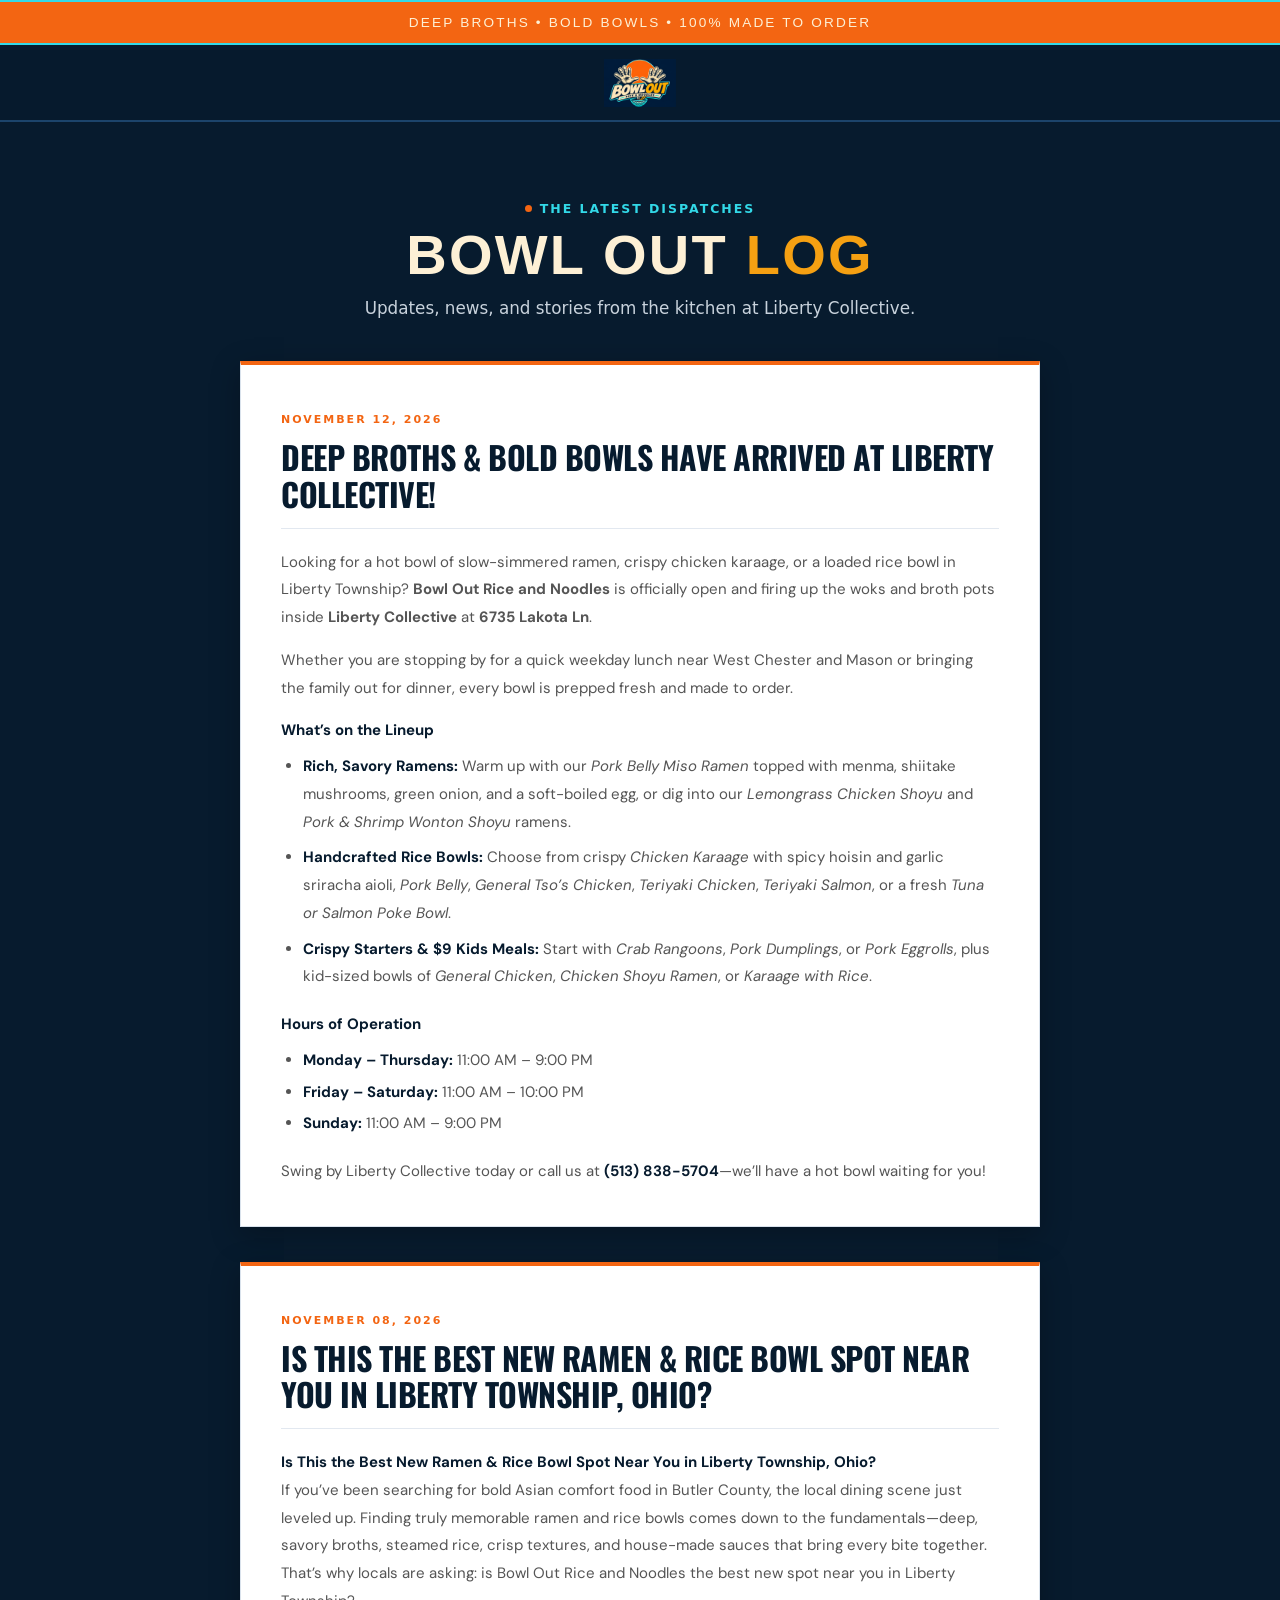
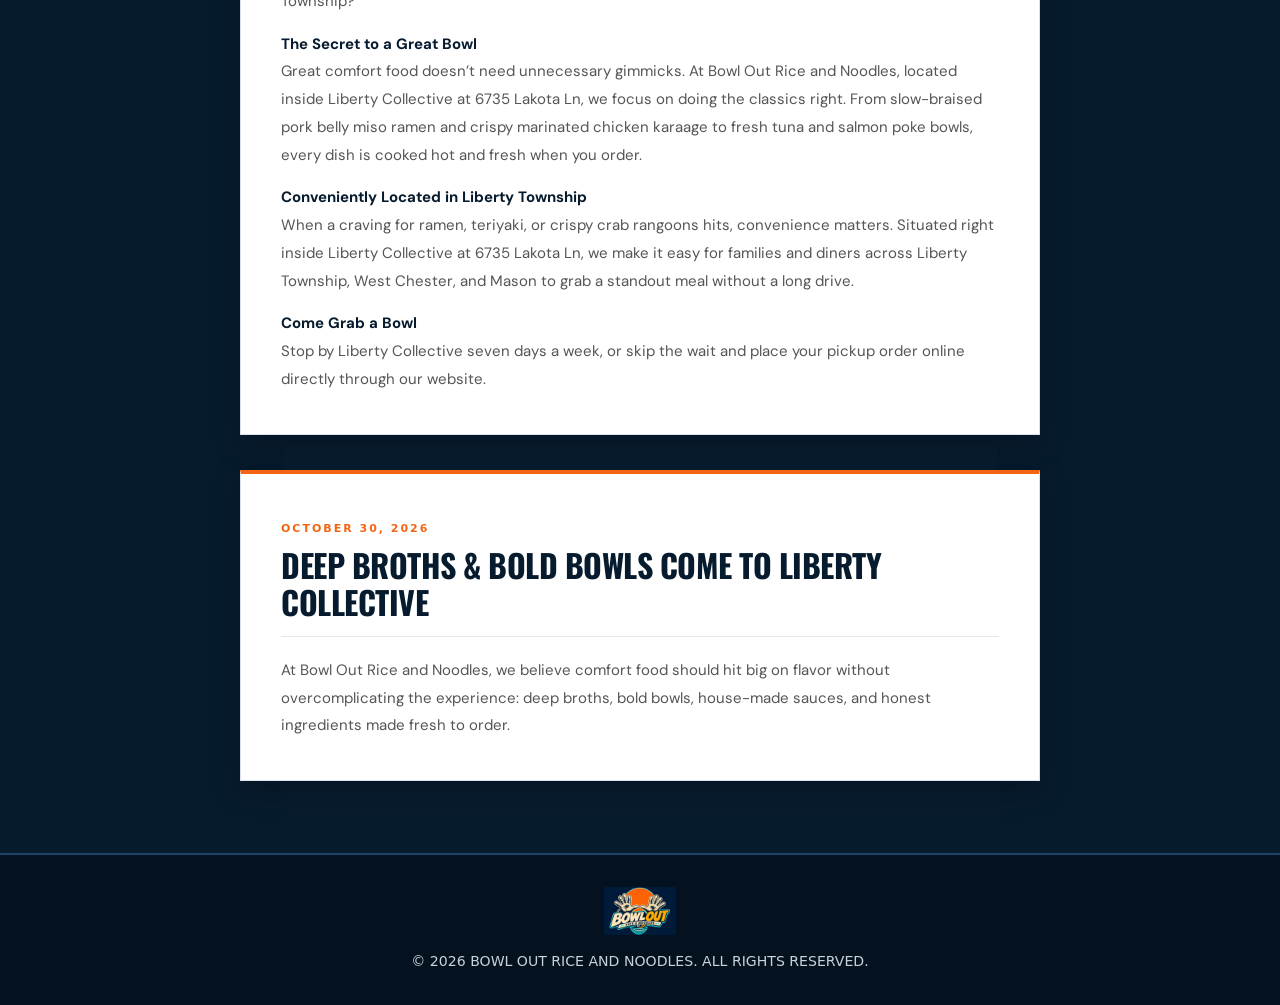
==== blog/index.html @ 7d761f1f "Initial files upload" ====
<!DOCTYPE html>
<html lang="en">
<head>
    <meta charset="UTF-8">
    <meta name="viewport" content="width=device-width, initial-scale=1.0">
    <meta name="theme-color" content="#071b2e">
    <meta name="description" content="Updates, news, and menu dispatches from Bowl Out Rice and Noodles at Liberty Collective in Liberty Township, OH.">
    <title>Bowl Out Rice and Noodles - Dispatches</title>
    <!-- Relative path points up to the css folder in the root directory -->
    <link rel="stylesheet" href="../css/styles.css">
    <link rel="preconnect" href="https://fonts.googleapis.com">
    <link rel="preconnect" href="https://fonts.gstatic.com" crossorigin>
    <link href="https://fonts.googleapis.com/css2?family=DM+Sans:ital,opsz,wght@0,9..40,100..1000;1,9..40,100..1000&family=Oswald:wght@200..700&display=swap" rel="stylesheet">
    <link rel="icon" type="image/png" href="../images/favicon.png">
</head>
<body>

    <div class="ticker" style="font-size: 0.85rem; padding: 0.6rem 5%; letter-spacing: 0.16em;">
        DEEP BROTHS &bull; BOLD BOWLS &bull; 100% MADE TO ORDER
    </div>

    <header class="top" style="justify-content: center;">
        <a href="../index.html" class="brand">
            <img src="../images/logo_web.png" alt="Bowl Out Rice and Noodles Logo">
        </a>
    </header>

    <section class="section">
        <div class="intro" style="text-align: center; max-width: 720px; margin: 0 auto;">
            <span class="category" style="display: inline-flex; align-items: center; gap: 8px;">
                <span style="width: 7px; height: 7px; border-radius: 50%; background: var(--orange); display: inline-block;"></span>
                THE LATEST DISPATCHES
            </span>
            <h2 style="font-family: var(--font-display); font-size: clamp(2.4rem, 4.5vw, 3.5rem); line-height: 1; letter-spacing: 0.04em; text-transform: uppercase; margin-bottom: 0.75rem;">
                BOWL OUT <em style="font-style: normal; color: var(--amber);">LOG</em>
            </h2>
            <p style="color: var(--cream-muted); font-size: 1.05rem;">
                Updates, news, and stories from the kitchen at Liberty Collective.
            </p>
        </div>

        <div style="max-width: 800px; margin: 40px auto 0; display: flex; flex-direction: column; gap: 35px;">
            <!-- ================================================== -->
            <!-- 📋 NEW POST TEMPLATE: COPY THIS ENTIRE CARD 📋 -->
            <!-- ================================================== -->
            <article style="background: #ffffff; border: 1px solid #d9e2ec; border-top: 4px solid var(--orange); padding: 40px; box-shadow: 0 8px 28px rgba(0, 0, 0, 0.25); color: #555555;">
                <div style="border-bottom: 1px solid #e2e8f0; padding-bottom: 15px; margin-bottom: 20px;">
                    <span style="font-size: 11px; font-weight: 800; color: var(--orange); letter-spacing: 2px; text-transform: uppercase;">November 12, 2026</span>
                    <h3 style="font-family: 'Oswald', var(--font-display), sans-serif; font-size: 32px; color: #071b2e; text-transform: uppercase; margin: 8px 0 0; line-height: 1.15; letter-spacing: -0.5px;">
                        Deep Broths &amp; Bold Bowls Have Arrived at Liberty Collective!
                    </h3>
                </div>
                <div style="font-family: 'DM Sans', var(--font-body), sans-serif; font-size: 15px; color: #555555; line-height: 1.85;">
                    <p style="color: #555555; margin: 0 0 15px;">
                        Looking for a hot bowl of slow-simmered ramen, crispy chicken karaage, or a loaded rice bowl in Liberty Township? <strong>Bowl Out Rice and Noodles</strong> is officially open and firing up the woks and broth pots inside <strong>Liberty Collective</strong> at <strong>6735 Lakota Ln</strong>.
                    </p>
                    <p style="color: #555555; margin: 0 0 15px;">
                        Whether you are stopping by for a quick weekday lunch near West Chester and Mason or bringing the family out for dinner, every bowl is prepped fresh and made to order.
                    </p>

                    <p style="color: #071b2e; margin: 0 0 8px;"><b>What’s on the Lineup</b></p>
                    <ul style="color: #555555; margin: 0 0 20px 22px; padding: 0;">
                        <li style="margin-bottom: 8px;"><b style="color: #071b2e;">Rich, Savory Ramens:</b> Warm up with our <em>Pork Belly Miso Ramen</em> topped with menma, shiitake mushrooms, green onion, and a soft-boiled egg, or dig into our <em>Lemongrass Chicken Shoyu</em> and <em>Pork &amp; Shrimp Wonton Shoyu</em> ramens.</li>
                        <li style="margin-bottom: 8px;"><b style="color: #071b2e;">Handcrafted Rice Bowls:</b> Choose from crispy <em>Chicken Karaage</em> with spicy hoisin and garlic sriracha aioli, <em>Pork Belly</em>, <em>General Tso’s Chicken</em>, <em>Teriyaki Chicken</em>, <em>Teriyaki Salmon</em>, or a fresh <em>Tuna or Salmon Poke Bowl</em>.</li>
                        <li style="margin-bottom: 8px;"><b style="color: #071b2e;">Crispy Starters &amp; $9 Kids Meals:</b> Start with <em>Crab Rangoons</em>, <em>Pork Dumplings</em>, or <em>Pork Eggrolls</em>, plus kid-sized bowls of <em>General Chicken</em>, <em>Chicken Shoyu Ramen</em>, or <em>Karaage with Rice</em>.</li>
                    </ul>

                    <p style="color: #071b2e; margin: 0 0 8px;"><b>Hours of Operation</b></p>
                    <ul style="color: #555555; margin: 0 0 20px 22px; padding: 0;">
                        <li style="margin-bottom: 4px;"><b style="color: #071b2e;">Monday – Thursday:</b> 11:00 AM – 9:00 PM</li>
                        <li style="margin-bottom: 4px;"><b style="color: #071b2e;">Friday – Saturday:</b> 11:00 AM – 10:00 PM</li>
                        <li style="margin-bottom: 4px;"><b style="color: #071b2e;">Sunday:</b> 11:00 AM – 9:00 PM</li>
                    </ul>

                    <p style="color: #555555; margin: 0;">
                        Swing by Liberty Collective today or call us at <b style="color: #071b2e;">(513) 838-5704</b>—we’ll have a hot bowl waiting for you!
                    </p>
                </div>
            </article>
            <!-- ================================================== -->
            <!-- 📋 END OF TEMPLATE 📋 -->
            <!-- ================================================== -->

            <!-- ================================================== -->
            <!-- 📋 NEW POST TEMPLATE: COPY THIS ENTIRE CARD 📋 -->
            <!-- ================================================== -->
            <article style="background: #ffffff; border: 1px solid #d9e2ec; border-top: 4px solid var(--orange); padding: 40px; box-shadow: 0 8px 28px rgba(0, 0, 0, 0.25); color: #555555;">
                <div style="border-bottom: 1px solid #e2e8f0; padding-bottom: 15px; margin-bottom: 20px;">
                    <span style="font-size: 11px; font-weight: 800; color: var(--orange); letter-spacing: 2px; text-transform: uppercase;">November 08, 2026</span>
                    <h3 style="font-family: 'Oswald', var(--font-display), sans-serif; font-size: 32px; color: #071b2e; text-transform: uppercase; margin: 8px 0 0; line-height: 1.15; letter-spacing: -0.5px;">
                        Is This the Best New Ramen &amp; Rice Bowl Spot Near You in Liberty Township, Ohio?
                    </h3>
                </div>
                <div style="font-family: 'DM Sans', var(--font-body), sans-serif; font-size: 15px; color: #555555; line-height: 1.85;">
                    <p style="color: #555555; margin: 0 0 15px;">
                        <b style="color: #071b2e;">Is This the Best New Ramen &amp; Rice Bowl Spot Near You in Liberty Township, Ohio?</b><br>
                        If you’ve been searching for bold Asian comfort food in Butler County, the local dining scene just leveled up. Finding truly memorable ramen and rice bowls comes down to the fundamentals—deep, savory broths, steamed rice, crisp textures, and house-made sauces that bring every bite together. That’s why locals are asking: is Bowl Out Rice and Noodles the best new spot near you in Liberty Township?
                    </p>

                    <p style="color: #555555; margin: 0 0 15px;">
                        <b style="color: #071b2e;">The Secret to a Great Bowl</b><br>
                        Great comfort food doesn’t need unnecessary gimmicks. At Bowl Out Rice and Noodles, located inside Liberty Collective at 6735 Lakota Ln, we focus on doing the classics right. From slow-braised pork belly miso ramen and crispy marinated chicken karaage to fresh tuna and salmon poke bowls, every dish is cooked hot and fresh when you order.
                    </p>

                    <p style="color: #555555; margin: 0 0 15px;">
                        <b style="color: #071b2e;">Conveniently Located in Liberty Township</b><br>
                        When a craving for ramen, teriyaki, or crispy crab rangoons hits, convenience matters. Situated right inside Liberty Collective at 6735 Lakota Ln, we make it easy for families and diners across Liberty Township, West Chester, and Mason to grab a standout meal without a long drive.
                    </p>

                    <p style="color: #555555; margin: 0;">
                        <b style="color: #071b2e;">Come Grab a Bowl</b><br>
                        Stop by Liberty Collective seven days a week, or skip the wait and place your pickup order online directly through our website.
                    </p>
                </div>
            </article>
            <!-- ================================================== -->
            <!-- 📋 END OF TEMPLATE 📋 -->
            <!-- ================================================== -->

            <!-- ================================================== -->
            <!-- 📋 NEW POST TEMPLATE: COPY THIS ENTIRE CARD 📋 -->
            <!-- ================================================== -->
            <article style="background: #ffffff; border: 1px solid #d9e2ec; border-top: 4px solid var(--orange); padding: 40px; box-shadow: 0 8px 28px rgba(0, 0, 0, 0.25); color: #555555;">
                <div style="border-bottom: 1px solid #e2e8f0; padding-bottom: 15px; margin-bottom: 20px;">
                    <span style="font-size: 11px; font-weight: 800; color: var(--orange); letter-spacing: 2px; text-transform: uppercase;">October 30, 2026</span>
                    <h3 style="font-family: 'Oswald', var(--font-display), sans-serif; font-size: 32px; color: #071b2e; text-transform: uppercase; margin: 8px 0 0; line-height: 1.15; letter-spacing: -0.5px;">
                        Deep Broths &amp; Bold Bowls Come to Liberty Collective
                    </h3>
                </div>
                <div style="font-family: 'DM Sans', var(--font-body), sans-serif; font-size: 15px; color: #555555; line-height: 1.85;">
                    <p style="color: #555555; margin: 0;">
                        At Bowl Out Rice and Noodles, we believe comfort food should hit big on flavor without overcomplicating the experience: deep broths, bold bowls, house-made sauces, and honest ingredients made fresh to order.
                    </p>
                </div>
            </article>
            <!-- ================================================== -->
            <!-- 📋 END OF TEMPLATE 📋 -->
            <!-- ================================================== -->
        </div>
    </section>

    <footer style="justify-content: center; text-align: center;">
        <div>
            <img src="../images/logo_web.png" alt="Bowl Out Rice and Noodles Logo" style="margin: 0 auto; height: 48px; width: auto;">
            <p style="margin-top: 15px;">&copy; 2026 BOWL OUT RICE AND NOODLES. ALL RIGHTS RESERVED.</p>
        </div>
    </footer>

</body>
</html>
---- css/styles.css ----
/* ==========================================================================
   Bowl Out Rice and Noodles — Brand Palette & Base Styles
   ========================================================================== */
:root {
  --bg-navy: #071b2e;
  --bg-surface: #0c263f;
  --bg-card: #102f4d;
  --border-subtle: #1c446b;
  --cream: #fdf0d5;
  --cream-muted: #c8d2dc;
  --orange: #f36512;
  --orange-hover: #d85307;
  --amber: #f5a012;
  --cyan: #32d9e8;
  --font-display: 'Impact', 'Haettenschweiler', 'Arial Narrow Bold', sans-serif;
  --font-body: system-ui, -apple-system, 'Segoe UI', Roboto, Helvetica, Arial, sans-serif;
}

*,
*::before,
*::after {
  box-sizing: border-box;
  margin: 0;
  padding: 0;
}

html {
  scroll-behavior: smooth;
  background-color: var(--bg-navy);
  color: var(--cream);
  font-family: var(--font-body);
  line-height: 1.6;
}

body {
  background-color: var(--bg-navy);
  color: var(--cream);
  overflow-x: hidden;
}

img {
  max-width: 100%;
  height: auto;
  display: block;
}

a {
  color: inherit;
  text-decoration: none;
}

.visually-hidden {
  position: absolute;
  width: 1px;
  height: 1px;
  padding: 0;
  margin: -1px;
  overflow: hidden;
  clip: rect(0, 0, 0, 0);
  white-space: nowrap;
  border: 0;
}

.orange {
  color: var(--orange);
}

.category {
  display: inline-block;
  font-size: 0.78rem;
  font-weight: 800;
  letter-spacing: 0.16em;
  text-transform: uppercase;
  color: var(--cyan);
  margin-bottom: 0.5rem;
}

/* ==========================================================================
   Buttons
   ========================================================================== */
.button {
  display: inline-block;
  background-color: var(--orange);
  color: #ffffff;
  border: 2px solid var(--orange);
  padding: 0.85rem 1.75rem;
  font-family: var(--font-display);
  font-size: 1.05rem;
  letter-spacing: 0.08em;
  text-transform: uppercase;
  border-radius: 4px;
  cursor: pointer;
  transition: background-color 0.2s ease, border-color 0.2s ease, transform 0.15s ease;
}

.button:hover {
  background-color: var(--orange-hover);
  border-color: var(--orange-hover);
  transform: translateY(-1px);
}

.button.small {
  padding: 0.55rem 1.15rem;
  font-size: 0.92rem;
}

.button.btn-cancel {
  background-color: #64748b;
  border-color: #64748b;
}

.button.btn-cancel:hover {
  background-color: #475569;
  border-color: #475569;
}

/* ==========================================================================
   Top Navigation Header
   ========================================================================== */
header.top {
  position: sticky;
  top: 0;
  z-index: 900;
  display: flex;
  align-items: center;
  justify-content: space-between;
  gap: 1.5rem;
  padding: 0.85rem 5%;
  background-color: rgba(7, 27, 46, 0.96);
  backdrop-filter: blur(8px);
  border-bottom: 2px solid var(--border-subtle);
}

header.top .brand img {
  height: 48px;
  width: auto;
  object-fit: contain;
}

header.top nav {
  display: flex;
  align-items: center;
  gap: 2rem;
}

header.top nav a {
  font-weight: 700;
  font-size: 0.9rem;
  letter-spacing: 0.12em;
  color: var(--cream);
  transition: color 0.2s ease;
}

header.top nav a:hover {
  color: var(--cyan);
}

/* ==========================================================================
   Hero Section
   ========================================================================== */
.hero {
  display: grid;
  grid-template-columns: 1.1fr 0.9fr;
  align-items: center;
  gap: 3rem;
  max-width: 1240px;
  margin: 0 auto;
  padding: 4.5rem 5% 4rem;
}

.eyebrow {
  display: inline-block;
  padding: 0.3rem 0.75rem;
  border: 1.5px solid var(--cyan);
  border-radius: 999px;
  color: var(--cyan);
  font-size: 0.78rem;
  font-weight: 800;
  letter-spacing: 0.16em;
  margin-bottom: 1rem;
}

.hero-title {
  font-family: var(--font-display);
  font-size: clamp(2.8rem, 5.5vw, 4.75rem);
  line-height: 0.98;
  letter-spacing: 0.03em;
  text-transform: uppercase;
  color: var(--cream);
  margin-bottom: 1.25rem;
}

.hero-title em {
  font-style: normal;
  color: var(--amber);
}

.hero p {
  font-size: 1.1rem;
  color: var(--cream-muted);
  max-width: 520px;
  margin-bottom: 2rem;
}

.hero .actions {
  display: flex;
  align-items: center;
  flex-wrap: wrap;
  gap: 1.5rem;
}

.textlink {
  font-weight: 700;
  font-size: 0.95rem;
  letter-spacing: 0.1em;
  color: var(--cyan);
  transition: color 0.2s ease;
}

.textlink:hover {
  color: var(--amber);
}

.hero-art {
  display: flex;
  align-items: center;
  justify-content: center;
  gap: 1.5rem;
}

.roundel {
  flex-shrink: 0;
  width: 132px;
  height: 132px;
  border-radius: 50%;
  background-color: var(--orange);
  border: 3px solid var(--cyan);
  box-shadow: 0 10px 28px rgba(0, 0, 0, 0.35);
  display: flex;
  flex-direction: column;
  align-items: center;
  justify-content: center;
  text-align: center;
  transform: rotate(-8deg);
  padding: 0.5rem;
}

.roundel span {
  font-family: var(--font-display);
  font-size: 2.15rem;
  line-height: 1;
  color: var(--cream);
  letter-spacing: 0.03em;
}

.roundel small {
  font-size: 0.72rem;
  font-weight: 800;
  letter-spacing: 0.1em;
  color: var(--bg-navy);
  margin-top: 0.25rem;
  line-height: 1.15;
}

.hero-logo {
  max-width: 320px;
  width: 100%;
  height: auto;
  filter: drop-shadow(0 14px 28px rgba(0, 0, 0, 0.45));
}

/* ==========================================================================
   Ticker Bar
   ========================================================================== */
.ticker {
  display: flex;
  flex-wrap: wrap;
  justify-content: center;
  gap: 2.5rem;
  padding: 0.9rem 5%;
  background-color: var(--orange);
  color: var(--cream);
  font-family: var(--font-display);
  font-size: 1.05rem;
  letter-spacing: 0.12em;
  text-transform: uppercase;
  border-top: 2px solid var(--cyan);
  border-bottom: 2px solid var(--cyan);
}

/* ==========================================================================
   Menu Section
   ========================================================================== */
.section {
  max-width: 1240px;
  margin: 0 auto;
  padding: 4.5rem 5%;
}

.section-heading {
  display: flex;
  flex-wrap: wrap;
  justify-content: space-between;
  align-items: flex-end;
  gap: 1.5rem;
  margin-bottom: 2.25rem;
}

.section-heading h2 {
  font-family: var(--font-display);
  font-size: clamp(2.2rem, 4vw, 3.25rem);
  line-height: 1;
  letter-spacing: 0.04em;
  text-transform: uppercase;
}

.section-heading p {
  max-width: 480px;
  color: var(--cream-muted);
  font-size: 0.98rem;
}

.filters {
  display: flex;
  flex-wrap: wrap;
  gap: 0.75rem;
  margin-bottom: 2.25rem;
}

.filters button {
  background-color: var(--bg-surface);
  color: var(--cream);
  border: 1.5px solid var(--border-subtle);
  padding: 0.55rem 1.15rem;
  font-weight: 700;
  font-size: 0.85rem;
  letter-spacing: 0.1em;
  text-transform: uppercase;
  border-radius: 4px;
  cursor: pointer;
  transition: all 0.2s ease;
}

.filters button:hover {
  border-color: var(--cyan);
  color: var(--cyan);
}

.filters button.active {
  background-color: var(--orange);
  border-color: var(--orange);
  color: #ffffff;
}

.menu-grid {
  display: grid;
  grid-template-columns: repeat(auto-fill, minmax(290px, 1fr));
  gap: 1.35rem;
}

.menu-card {
  background-color: var(--bg-surface);
  border: 1.5px solid var(--border-subtle);
  border-radius: 8px;
  padding: 1.4rem 1.5rem;
  display: flex;
  flex-direction: column;
  justify-content: space-between;
  transition: border-color 0.2s ease, transform 0.2s ease;
}

.menu-card:hover {
  border-color: var(--cyan);
  transform: translateY(-2px);
}

.menu-card-header {
  display: flex;
  justify-content: space-between;
  align-items: flex-start;
  gap: 1rem;
  margin-bottom: 0.65rem;
}

.menu-card h3 {
  font-family: var(--font-display);
  font-size: 1.32rem;
  letter-spacing: 0.04em;
  line-height: 1.2;
  color: var(--cream);
}

.menu-price {
  font-family: var(--font-display);
  font-size: 1.28rem;
  color: var(--amber);
  white-space: nowrap;
}

.menu-card p {
  font-size: 0.93rem;
  color: var(--cream-muted);
  margin-bottom: 0.9rem;
}

.menu-tag {
  align-self: flex-start;
  font-size: 0.72rem;
  font-weight: 800;
  letter-spacing: 0.12em;
  text-transform: uppercase;
  color: var(--cyan);
  background-color: rgba(50, 217, 232, 0.1);
  border: 1px solid rgba(50, 217, 232, 0.35);
  padding: 0.22rem 0.6rem;
  border-radius: 4px;
}

.menu-advisory {
  margin-top: 2rem;
  padding: 1rem 1.25rem;
  background-color: var(--bg-surface);
  border-left: 4px solid var(--amber);
  border-radius: 4px;
  font-size: 0.85rem;
  color: var(--cream-muted);
}

/* ==========================================================================
   Story Section
   ========================================================================== */
.story {
  display: grid;
  grid-template-columns: 0.7fr 1.3fr;
  align-items: center;
  gap: 3rem;
  max-width: 1240px;
  margin: 0 auto;
  padding: 4.5rem 5%;
  border-top: 1px solid var(--border-subtle);
  border-bottom: 1px solid var(--border-subtle);
}

.story-mark {
  display: flex;
  align-items: center;
  justify-content: center;
}

.story-mark span {
  display: flex;
  align-items: center;
  justify-content: center;
  width: 50%;
  min-width: 160px;
  max-width: 220px;
  aspect-ratio: 1 / 1;
  border-radius: 50%;
  background: radial-gradient(circle at 50% 45%, var(--orange) 0%, #c84705 100%);
  border: 4px solid var(--cyan);
  font-family: var(--font-display);
  font-size: 4rem;
  letter-spacing: 0.06em;
  color: var(--cream);
  box-shadow: 0 12px 30px rgba(0, 0, 0, 0.4);
}

.story h2 {
  font-family: var(--font-display);
  font-size: clamp(2.1rem, 4vw, 3.1rem);
  line-height: 1.05;
  letter-spacing: 0.04em;
  text-transform: uppercase;
  margin-bottom: 1.25rem;
}

.story h2 em {
  font-style: normal;
  color: var(--amber);
}

.story p {
  color: var(--cream-muted);
  margin-bottom: 1rem;
  font-size: 1rem;
}

.story strong {
  color: var(--cream);
}

/* ==========================================================================
   Order CTA Section
   ========================================================================== */
.order {
  text-align: center;
  padding: 4.5rem 5%;
  background-color: var(--bg-surface);
  border-bottom: 1px solid var(--border-subtle);
}

.order h2 {
  font-family: var(--font-display);
  font-size: clamp(2.2rem, 4vw, 3.2rem);
  letter-spacing: 0.04em;
  text-transform: uppercase;
  margin-bottom: 0.75rem;
}

.order p {
  max-width: 540px;
  margin: 0 auto 1.75rem;
  color: var(--cream-muted);
}

.order small {
  display: block;
  margin-top: 1rem;
  font-size: 0.82rem;
  color: var(--cream-muted);
}

/* ==========================================================================
   Visit & Location Section
   ========================================================================== */
.visit {
  display: grid;
  grid-template-columns: 1fr 1fr;
  gap: 3rem;
  max-width: 1240px;
  margin: 0 auto;
  padding: 4.5rem 5%;
}

.visit h2 {
  font-family: var(--font-display);
  font-size: clamp(2.2rem, 4vw, 3.1rem);
  letter-spacing: 0.04em;
  text-transform: uppercase;
  margin-bottom: 0.75rem;
}

.visit h3 {
  font-family: var(--font-display);
  font-size: 1.2rem;
  letter-spacing: 0.08em;
  color: var(--amber);
  margin-top: 1.4rem;
  margin-bottom: 0.35rem;
}

.visit h3:first-child {
  margin-top: 0;
}

.visit p {
  color: var(--cream-muted);
}

.visit strong {
  color: var(--cream);
}

.sibling-concepts {
  margin-top: 1.75rem;
  display: flex;
  flex-direction: column;
  align-items: flex-start;
  gap: 0.5rem;
}

.concepts-label {
  font-size: 0.82rem;
  font-weight: 700;
  letter-spacing: 0.1em;
  text-transform: uppercase;
  color: var(--cyan);
}

.concept-link {
  font-weight: 700;
  color: var(--cream);
  border-bottom: 1.5px solid var(--orange);
  padding-bottom: 2px;
  transition: color 0.2s ease;
}

.concept-link:hover {
  color: var(--amber);
}

/* ==========================================================================
   Footer
   ========================================================================== */
footer {
  display: flex;
  flex-wrap: wrap;
  align-items: center;
  justify-content: space-between;
  gap: 1.25rem;
  padding: 2rem 5%;
  background-color: #04111e;
  border-top: 2px solid var(--border-subtle);
  font-size: 0.88rem;
  color: var(--cream-muted);
}

footer .brand img {
  height: 40px;
  width: auto;
}

.legal-links {
  display: flex;
  gap: 1.25rem;
}

.legal-links a:hover {
  color: var(--cyan);
}

footer strong {
  color: var(--cream);
  letter-spacing: 0.08em;
}

/* ==========================================================================
   External Order Redirect Modal
   ========================================================================== */
.modal-overlay {
  display: none;
  position: fixed;
  inset: 0;
  z-index: 9999;
  background-color: rgba(4, 15, 28, 0.82);
  align-items: center;
  justify-content: center;
  padding: 1.25rem;
}

.modal-overlay.active {
  display: flex;
}

.modal-box {
  background-color: #ffffff;
  color: #071b2e;
  width: 100%;
  max-width: 440px;
  padding: 2rem;
  border-radius: 8px;
  border-top: 5px solid var(--orange);
  box-shadow: 0 20px 45px rgba(0, 0, 0, 0.5);
  text-align: center;
}

.modal-box h3 {
  font-family: var(--font-display);
  font-size: 1.65rem;
  letter-spacing: 0.05em;
  color: #071b2e;
  margin-bottom: 0.75rem;
}

.modal-box p {
  font-size: 0.98rem;
  color: #334155;
  margin-bottom: 1.5rem;
}

.modal-actions {
  display: flex;
  justify-content: center;
  gap: 0.85rem;
}

/* ==========================================================================
   Responsive Breakpoints
   ========================================================================== */
@media (max-width: 900px) {
  .hero {
    grid-template-columns: 1fr;
    text-align: center;
    padding-top: 3rem;
  }

  .hero p {
    margin-left: auto;
    margin-right: auto;
  }

  .hero .actions {
    justify-content: center;
  }

  .hero-art {
    flex-direction: column-reverse;
  }

  .story {
    grid-template-columns: 1fr;
    text-align: center;
  }

  .visit {
    grid-template-columns: 1fr;
  }
}

@media (max-width: 640px) {
  header.top {
    flex-wrap: wrap;
    justify-content: center;
    gap: 0.75rem;
    padding: 0.75rem 4%;
  }

  header.top nav {
    gap: 1.25rem;
  }

  .ticker {
    gap: 1rem;
    font-size: 0.92rem;
    text-align: center;
  }

  footer {
    flex-direction: column;
    text-align: center;
  }
}
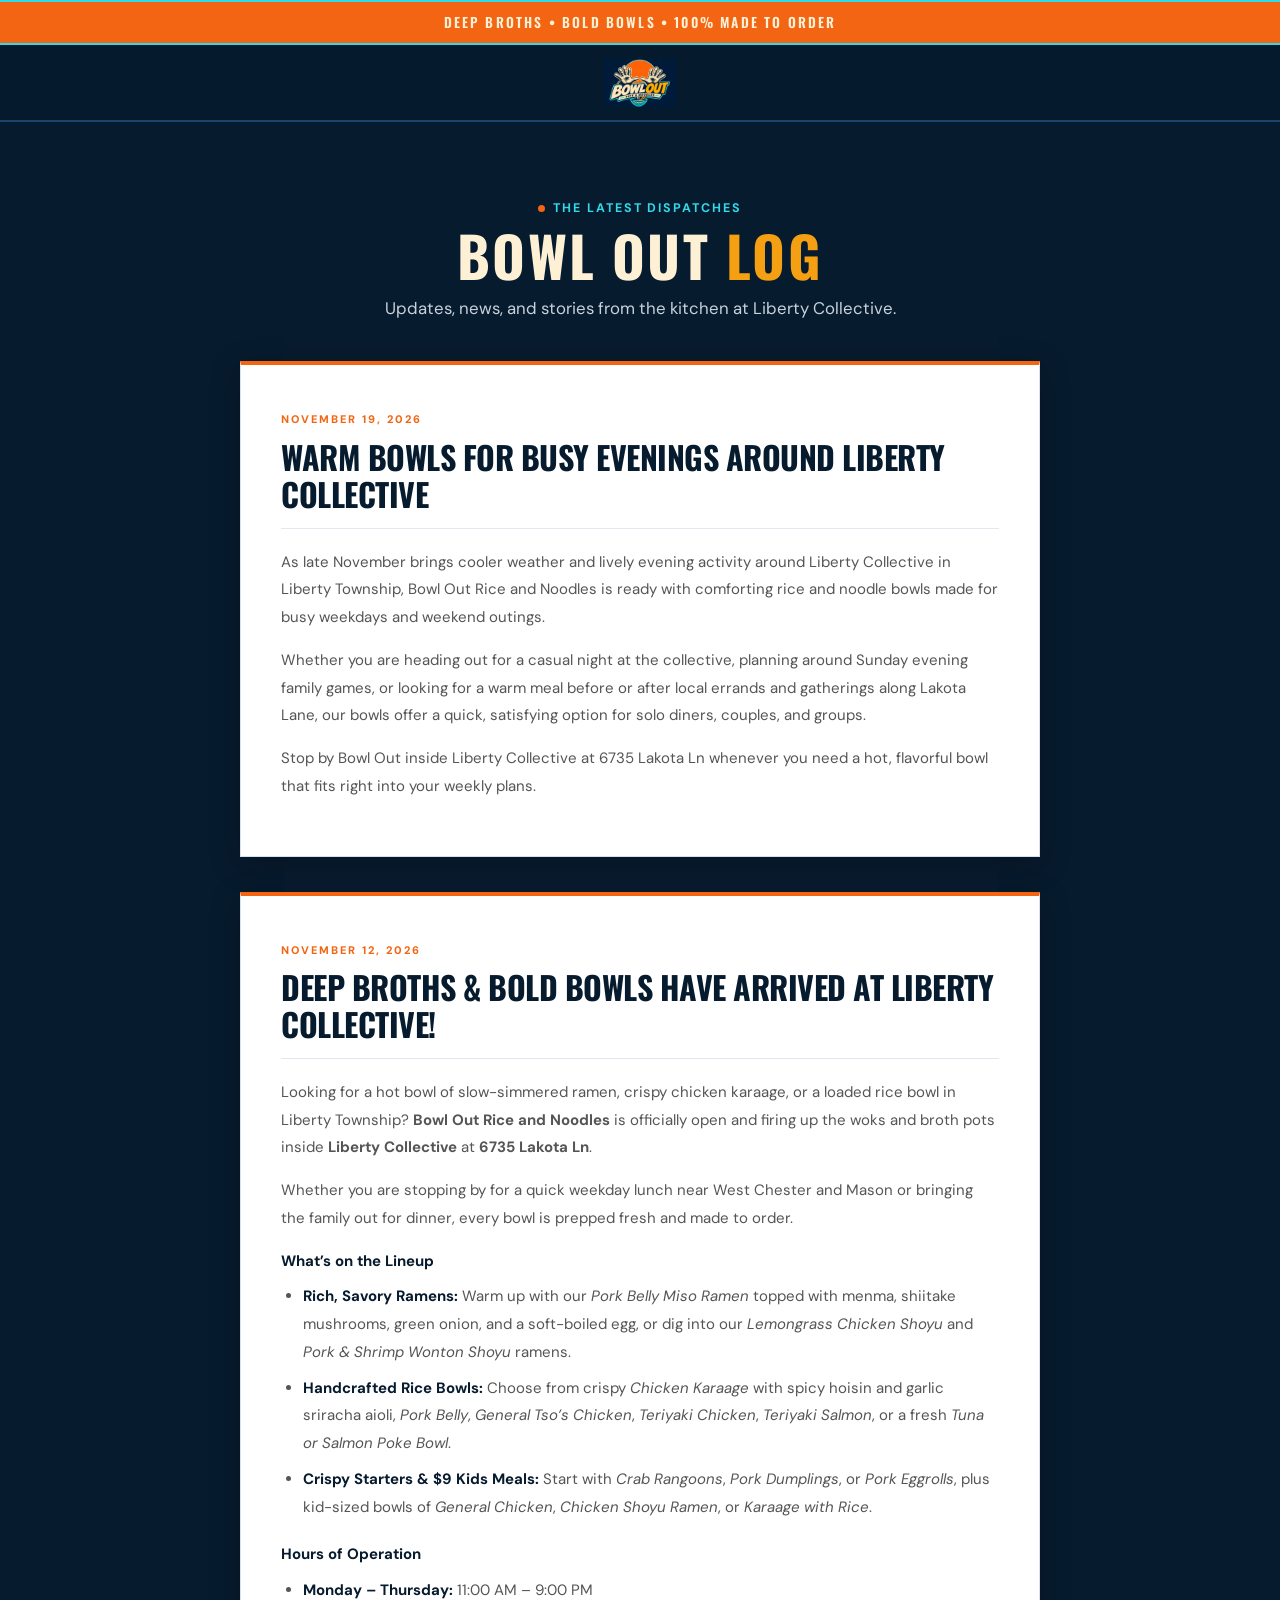
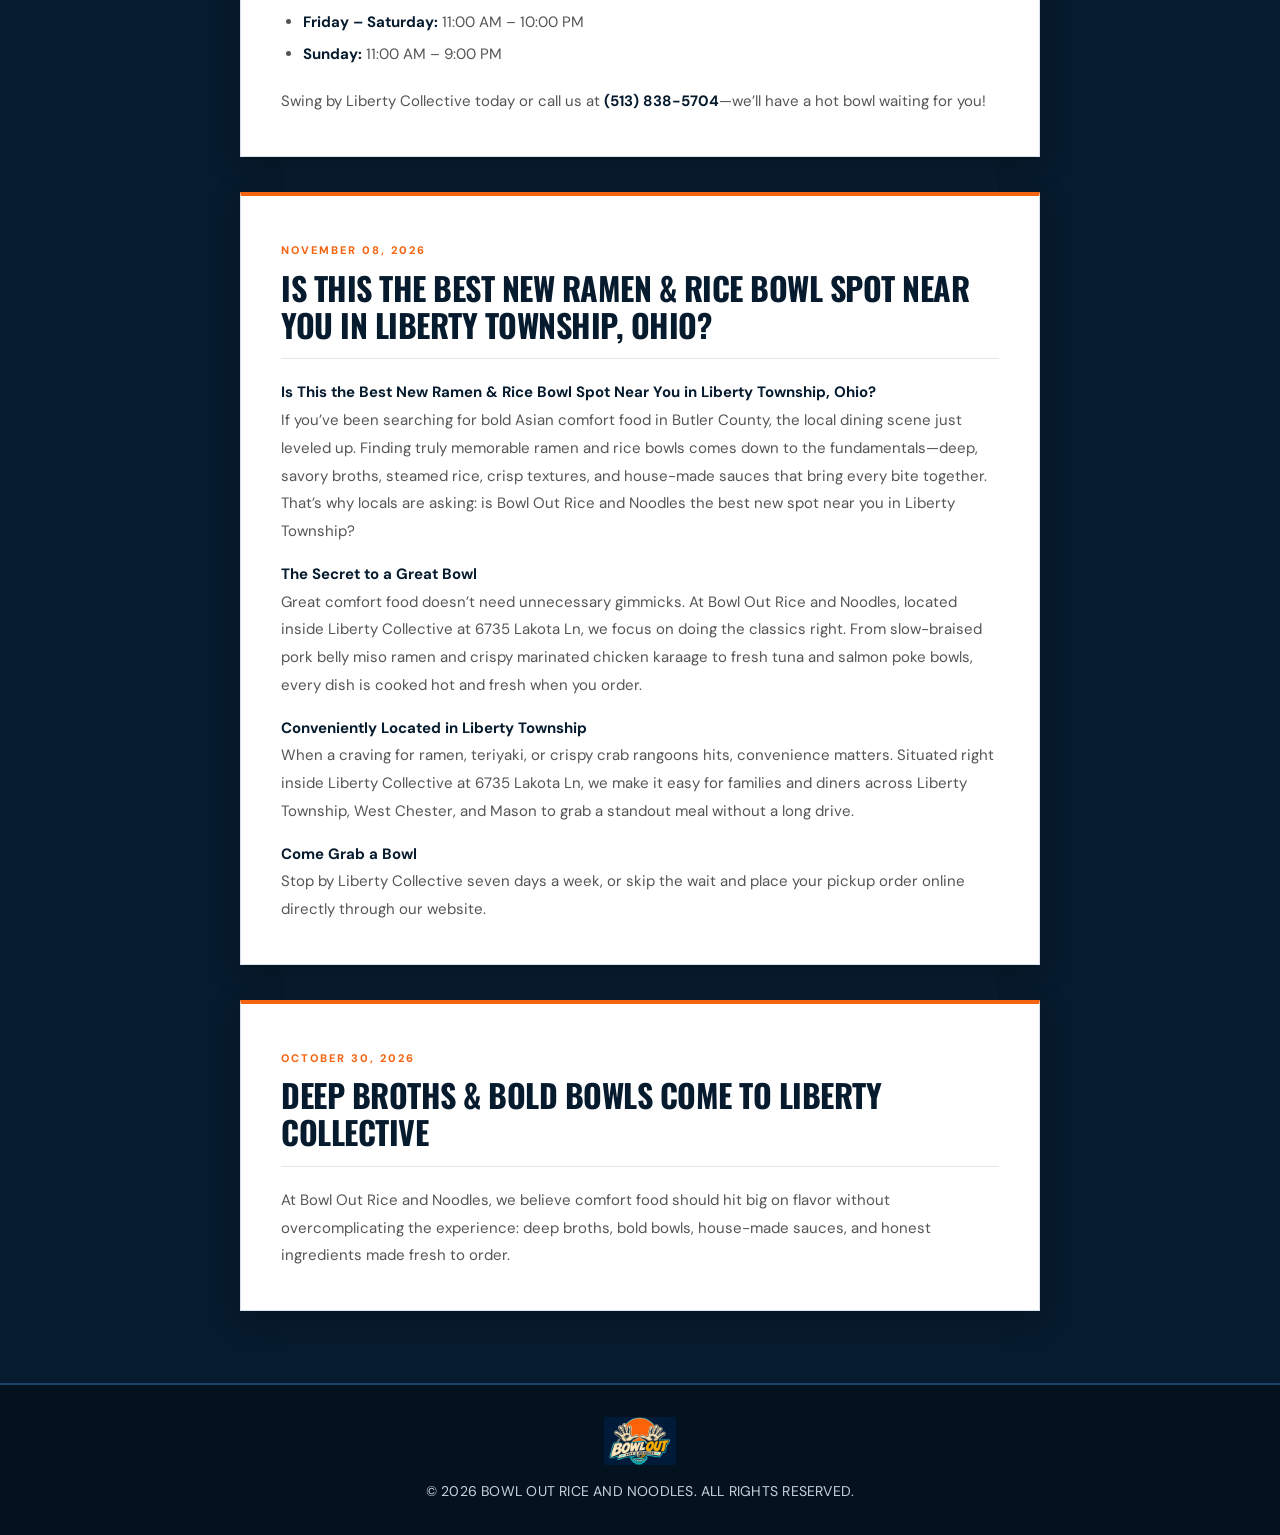
==== commit 1db9f78d: "weekly blog update" ====
--- a/blog/index.html
+++ b/blog/index.html
@@ -43,6 +43,26 @@
             <!-- ================================================== -->
             <!-- 📋 NEW POST TEMPLATE: COPY THIS ENTIRE CARD 📋 -->
             <!-- ================================================== -->
+            <article id="2026-11-19-bowl-out-liberty-collective-happenings" data-post-id="2026-11-19-bowl-out-liberty-collective-happenings" style="background: #ffffff; border: 1px solid #d9e2ec; border-top: 4px solid var(--orange); padding: 40px; box-shadow: 0 8px 28px rgba(0, 0, 0, 0.25); color: #555555;">
+                <div style="border-bottom: 1px solid #e2e8f0; padding-bottom: 15px; margin-bottom: 20px;">
+                    <span style="font-size: 11px; font-weight: 800; color: var(--orange); letter-spacing: 2px; text-transform: uppercase;">November 19, 2026</span>
+                    <h3 style="font-family: 'Oswald', var(--font-display), sans-serif; font-size: 32px; color: #071b2e; text-transform: uppercase; margin: 8px 0 0; line-height: 1.15; letter-spacing: -0.5px;">
+                        Warm Bowls for Busy Evenings Around Liberty Collective
+                    </h3>
+                </div>
+                <div style="font-family: 'DM Sans', var(--font-body), sans-serif; font-size: 15px; color: #555555; line-height: 1.85;">
+                    <p style="color: #555555; margin: 0 0 15px;">
+                        As late November brings cooler weather and lively evening activity around Liberty Collective in Liberty Township, Bowl Out Rice and Noodles is ready with comforting rice and noodle bowls made for busy weekdays and weekend outings.
+                    </p>
+                    <p style="color: #555555; margin: 0 0 15px;">
+                        Whether you are heading out for a casual night at the collective, planning around Sunday evening family games, or looking for a warm meal before or after local errands and gatherings along Lakota Lane, our bowls offer a quick, satisfying option for solo diners, couples, and groups.
+                    </p>
+                    <p style="color: #555555; margin: 0 0 15px;">
+                        Stop by Bowl Out inside Liberty Collective at 6735 Lakota Ln whenever you need a hot, flavorful bowl that fits right into your weekly plans.
+                    </p>
+                </div>
+            </article>
+
             <article style="background: #ffffff; border: 1px solid #d9e2ec; border-top: 4px solid var(--orange); padding: 40px; box-shadow: 0 8px 28px rgba(0, 0, 0, 0.25); color: #555555;">
                 <div style="border-bottom: 1px solid #e2e8f0; padding-bottom: 15px; margin-bottom: 20px;">
                     <span style="font-size: 11px; font-weight: 800; color: var(--orange); letter-spacing: 2px; text-transform: uppercase;">November 12, 2026</span>
--- a/css/styles.css
+++ b/css/styles.css
@@ -12,8 +12,9 @@
   --orange-hover: #d85307;
   --amber: #f5a012;
   --cyan: #32d9e8;
-  --font-display: 'Impact', 'Haettenschweiler', 'Arial Narrow Bold', sans-serif;
-  --font-body: system-ui, -apple-system, 'Segoe UI', Roboto, Helvetica, Arial, sans-serif;
+  --font-display: 'Oswald', 'Arial Narrow', sans-serif;
+  --font-body: 'DM Sans', system-ui, -apple-system, 'Segoe UI', Roboto, Helvetica, Arial, sans-serif;
+  --header-height: 77px;
 }
 
 *,
@@ -30,12 +31,16 @@
   color: var(--cream);
   font-family: var(--font-body);
   line-height: 1.6;
+  font-kerning: normal;
+  text-rendering: optimizeLegibility;
+  -webkit-font-smoothing: antialiased;
+  -moz-osx-font-smoothing: grayscale;
 }
 
 body {
   background-color: var(--bg-navy);
   color: var(--cream);
-  overflow-x: hidden;
+  overflow-x: clip;
 }
 
 img {
@@ -68,7 +73,7 @@
 .category {
   display: inline-block;
   font-size: 0.78rem;
-  font-weight: 800;
+  font-weight: 700;
   letter-spacing: 0.16em;
   text-transform: uppercase;
   color: var(--cyan);
@@ -85,8 +90,9 @@
   border: 2px solid var(--orange);
   padding: 0.85rem 1.75rem;
   font-family: var(--font-display);
+  font-weight: 600;
   font-size: 1.05rem;
-  letter-spacing: 0.08em;
+  letter-spacing: 0.09em;
   text-transform: uppercase;
   border-radius: 4px;
   cursor: pointer;
@@ -128,6 +134,7 @@
   padding: 0.85rem 5%;
   background-color: rgba(7, 27, 46, 0.96);
   backdrop-filter: blur(8px);
+  -webkit-backdrop-filter: blur(8px);
   border-bottom: 2px solid var(--border-subtle);
 }
 
@@ -175,16 +182,17 @@
   border-radius: 999px;
   color: var(--cyan);
   font-size: 0.78rem;
-  font-weight: 800;
+  font-weight: 700;
   letter-spacing: 0.16em;
   margin-bottom: 1rem;
 }
 
 .hero-title {
   font-family: var(--font-display);
+  font-weight: 700;
   font-size: clamp(2.8rem, 5.5vw, 4.75rem);
-  line-height: 0.98;
-  letter-spacing: 0.03em;
+  line-height: 1.02;
+  letter-spacing: 0.04em;
   text-transform: uppercase;
   color: var(--cream);
   margin-bottom: 1.25rem;
@@ -196,7 +204,9 @@
 }
 
 .hero p {
-  font-size: 1.1rem;
+  font-size: 1.08rem;
+  line-height: 1.65;
+  letter-spacing: 0.015em;
   color: var(--cream-muted);
   max-width: 520px;
   margin-bottom: 2rem;
@@ -247,16 +257,17 @@
 
 .roundel span {
   font-family: var(--font-display);
+  font-weight: 700;
   font-size: 2.15rem;
   line-height: 1;
   color: var(--cream);
-  letter-spacing: 0.03em;
+  letter-spacing: 0.04em;
 }
 
 .roundel small {
   font-size: 0.72rem;
-  font-weight: 800;
-  letter-spacing: 0.1em;
+  font-weight: 700;
+  letter-spacing: 0.11em;
   color: var(--bg-navy);
   margin-top: 0.25rem;
   line-height: 1.15;
@@ -281,6 +292,7 @@
   background-color: var(--orange);
   color: var(--cream);
   font-family: var(--font-display);
+  font-weight: 600;
   font-size: 1.05rem;
   letter-spacing: 0.12em;
   text-transform: uppercase;
@@ -295,6 +307,7 @@
   max-width: 1240px;
   margin: 0 auto;
   padding: 4.5rem 5%;
+  scroll-margin-top: var(--header-height, 77px);
 }
 
 .section-heading {
@@ -308,9 +321,10 @@
 
 .section-heading h2 {
   font-family: var(--font-display);
+  font-weight: 700;
   font-size: clamp(2.2rem, 4vw, 3.25rem);
-  line-height: 1;
-  letter-spacing: 0.04em;
+  line-height: 1.04;
+  letter-spacing: 0.05em;
   text-transform: uppercase;
 }
 
@@ -318,13 +332,36 @@
   max-width: 480px;
   color: var(--cream-muted);
   font-size: 0.98rem;
+  line-height: 1.6;
+  letter-spacing: 0.015em;
 }
 
 .filters {
+  position: sticky;
+  top: var(--header-height, 77px);
+  z-index: 850;
   display: flex;
   flex-wrap: wrap;
   gap: 0.75rem;
-  margin-bottom: 2.25rem;
+  margin-top: 0;
+  margin-bottom: 2rem;
+  margin-left: calc(50% - 50vw);
+  margin-right: calc(50% - 50vw);
+  padding: 0.85rem max(5%, calc(50vw - 620px + 5%));
+  background-color: rgba(7, 27, 46, 0.96);
+  backdrop-filter: blur(8px);
+  -webkit-backdrop-filter: blur(8px);
+  border-bottom: 1px solid var(--border-subtle);
+  transition: box-shadow 0.2s ease, border-color 0.2s ease;
+}
+
+.filters.is-stuck {
+  border-bottom-color: rgba(50, 217, 232, 0.45);
+  box-shadow: 0 8px 20px rgba(0, 0, 0, 0.45);
+}
+
+.filters::-webkit-scrollbar {
+  display: none;
 }
 
 .filters button {
@@ -334,7 +371,7 @@
   padding: 0.55rem 1.15rem;
   font-weight: 700;
   font-size: 0.85rem;
-  letter-spacing: 0.1em;
+  letter-spacing: 0.11em;
   text-transform: uppercase;
   border-radius: 4px;
   cursor: pointer;
@@ -362,7 +399,7 @@
   background-color: var(--bg-surface);
   border: 1.5px solid var(--border-subtle);
   border-radius: 8px;
-  padding: 1.4rem 1.5rem;
+  padding: 1.45rem 1.55rem;
   display: flex;
   flex-direction: column;
   justify-content: space-between;
@@ -379,40 +416,46 @@
   justify-content: space-between;
   align-items: flex-start;
   gap: 1rem;
-  margin-bottom: 0.65rem;
+  margin-bottom: 0.7rem;
 }
 
 .menu-card h3 {
   font-family: var(--font-display);
+  font-weight: 600;
   font-size: 1.32rem;
-  letter-spacing: 0.04em;
-  line-height: 1.2;
+  letter-spacing: 0.06em;
+  line-height: 1.28;
   color: var(--cream);
 }
 
 .menu-price {
   font-family: var(--font-display);
+  font-weight: 600;
   font-size: 1.28rem;
+  letter-spacing: 0.05em;
+  font-variant-numeric: tabular-nums;
   color: var(--amber);
   white-space: nowrap;
 }
 
 .menu-card p {
-  font-size: 0.93rem;
+  font-size: 0.95rem;
+  line-height: 1.58;
+  letter-spacing: 0.015em;
   color: var(--cream-muted);
-  margin-bottom: 0.9rem;
+  margin-bottom: 0.95rem;
 }
 
 .menu-tag {
   align-self: flex-start;
   font-size: 0.72rem;
-  font-weight: 800;
-  letter-spacing: 0.12em;
+  font-weight: 700;
+  letter-spacing: 0.13em;
   text-transform: uppercase;
   color: var(--cyan);
   background-color: rgba(50, 217, 232, 0.1);
   border: 1px solid rgba(50, 217, 232, 0.35);
-  padding: 0.22rem 0.6rem;
+  padding: 0.24rem 0.65rem;
   border-radius: 4px;
 }
 
@@ -422,7 +465,9 @@
   background-color: var(--bg-surface);
   border-left: 4px solid var(--amber);
   border-radius: 4px;
-  font-size: 0.85rem;
+  font-size: 0.86rem;
+  line-height: 1.6;
+  letter-spacing: 0.012em;
   color: var(--cream-muted);
 }
 
@@ -439,6 +484,7 @@
   padding: 4.5rem 5%;
   border-top: 1px solid var(--border-subtle);
   border-bottom: 1px solid var(--border-subtle);
+  scroll-margin-top: var(--header-height, 77px);
 }
 
 .story-mark {
@@ -459,6 +505,7 @@
   background: radial-gradient(circle at 50% 45%, var(--orange) 0%, #c84705 100%);
   border: 4px solid var(--cyan);
   font-family: var(--font-display);
+  font-weight: 700;
   font-size: 4rem;
   letter-spacing: 0.06em;
   color: var(--cream);
@@ -467,9 +514,10 @@
 
 .story h2 {
   font-family: var(--font-display);
+  font-weight: 700;
   font-size: clamp(2.1rem, 4vw, 3.1rem);
-  line-height: 1.05;
-  letter-spacing: 0.04em;
+  line-height: 1.06;
+  letter-spacing: 0.05em;
   text-transform: uppercase;
   margin-bottom: 1.25rem;
 }
@@ -483,10 +531,13 @@
   color: var(--cream-muted);
   margin-bottom: 1rem;
   font-size: 1rem;
+  line-height: 1.65;
+  letter-spacing: 0.015em;
 }
 
 .story strong {
   color: var(--cream);
+  letter-spacing: 0.02em;
 }
 
 /* ==========================================================================
@@ -501,8 +552,9 @@
 
 .order h2 {
   font-family: var(--font-display);
+  font-weight: 700;
   font-size: clamp(2.2rem, 4vw, 3.2rem);
-  letter-spacing: 0.04em;
+  letter-spacing: 0.05em;
   text-transform: uppercase;
   margin-bottom: 0.75rem;
 }
@@ -511,12 +563,15 @@
   max-width: 540px;
   margin: 0 auto 1.75rem;
   color: var(--cream-muted);
+  line-height: 1.6;
+  letter-spacing: 0.015em;
 }
 
 .order small {
   display: block;
   margin-top: 1rem;
   font-size: 0.82rem;
+  letter-spacing: 0.02em;
   color: var(--cream-muted);
 }
 
@@ -530,23 +585,27 @@
   max-width: 1240px;
   margin: 0 auto;
   padding: 4.5rem 5%;
+  scroll-margin-top: var(--header-height, 77px);
 }
 
 .visit h2 {
   font-family: var(--font-display);
+  font-weight: 700;
   font-size: clamp(2.2rem, 4vw, 3.1rem);
-  letter-spacing: 0.04em;
+  letter-spacing: 0.05em;
   text-transform: uppercase;
   margin-bottom: 0.75rem;
 }
 
 .visit h3 {
   font-family: var(--font-display);
+  font-weight: 600;
   font-size: 1.2rem;
-  letter-spacing: 0.08em;
+  letter-spacing: 0.11em;
+  line-height: 1.3;
   color: var(--amber);
-  margin-top: 1.4rem;
-  margin-bottom: 0.35rem;
+  margin-top: 1.55rem;
+  margin-bottom: 0.45rem;
 }
 
 .visit h3:first-child {
@@ -554,11 +613,16 @@
 }
 
 .visit p {
+  font-size: 0.98rem;
+  line-height: 1.72;
+  letter-spacing: 0.018em;
   color: var(--cream-muted);
 }
 
 .visit strong {
   color: var(--cream);
+  font-weight: 700;
+  letter-spacing: 0.025em;
 }
 
 .sibling-concepts {
@@ -566,19 +630,20 @@
   display: flex;
   flex-direction: column;
   align-items: flex-start;
-  gap: 0.5rem;
+  gap: 0.55rem;
 }
 
 .concepts-label {
   font-size: 0.82rem;
   font-weight: 700;
-  letter-spacing: 0.1em;
+  letter-spacing: 0.11em;
   text-transform: uppercase;
   color: var(--cyan);
 }
 
 .concept-link {
   font-weight: 700;
+  letter-spacing: 0.02em;
   color: var(--cream);
   border-bottom: 1.5px solid var(--orange);
   padding-bottom: 2px;
@@ -602,6 +667,7 @@
   background-color: #04111e;
   border-top: 2px solid var(--border-subtle);
   font-size: 0.88rem;
+  letter-spacing: 0.015em;
   color: var(--cream-muted);
 }
 
@@ -656,14 +722,17 @@
 
 .modal-box h3 {
   font-family: var(--font-display);
+  font-weight: 700;
   font-size: 1.65rem;
-  letter-spacing: 0.05em;
+  letter-spacing: 0.06em;
   color: #071b2e;
   margin-bottom: 0.75rem;
 }
 
 .modal-box p {
   font-size: 0.98rem;
+  line-height: 1.6;
+  letter-spacing: 0.015em;
   color: #334155;
   margin-bottom: 1.5rem;
 }
@@ -707,16 +776,48 @@
   }
 }
 
+@media (max-width: 768px) {
+  .filters {
+    flex-wrap: nowrap;
+    overflow-x: auto;
+    -webkit-overflow-scrolling: touch;
+    scrollbar-width: none;
+    gap: 0.55rem;
+    padding: 0.65rem 4%;
+    margin-bottom: 1.35rem;
+  }
+
+  .filters button {
+    flex-shrink: 0;
+    white-space: nowrap;
+    padding: 0.48rem 0.9rem;
+    font-size: 0.8rem;
+  }
+}
+
 @media (max-width: 640px) {
+  :root {
+    --header-height: 102px;
+  }
+
   header.top {
     flex-wrap: wrap;
     justify-content: center;
-    gap: 0.75rem;
-    padding: 0.75rem 4%;
+    gap: 0.55rem 1rem;
+    padding: 0.6rem 4%;
+  }
+
+  header.top .brand img {
+    height: 40px;
   }
 
   header.top nav {
-    gap: 1.25rem;
+    gap: 1.1rem;
+  }
+
+  header.top .button.small {
+    padding: 0.42rem 0.85rem;
+    font-size: 0.82rem;
   }
 
   .ticker {
@@ -725,8 +826,24 @@
     text-align: center;
   }
 
+  .section {
+    padding: 3rem 4%;
+  }
+
+  .section-heading {
+    margin-bottom: 1.25rem;
+  }
+
+  .menu-grid {
+    gap: 0.85rem;
+  }
+
+  .menu-card {
+    padding: 1.05rem 1.2rem;
+  }
+
   footer {
     flex-direction: column;
     text-align: center;
   }
-}+}
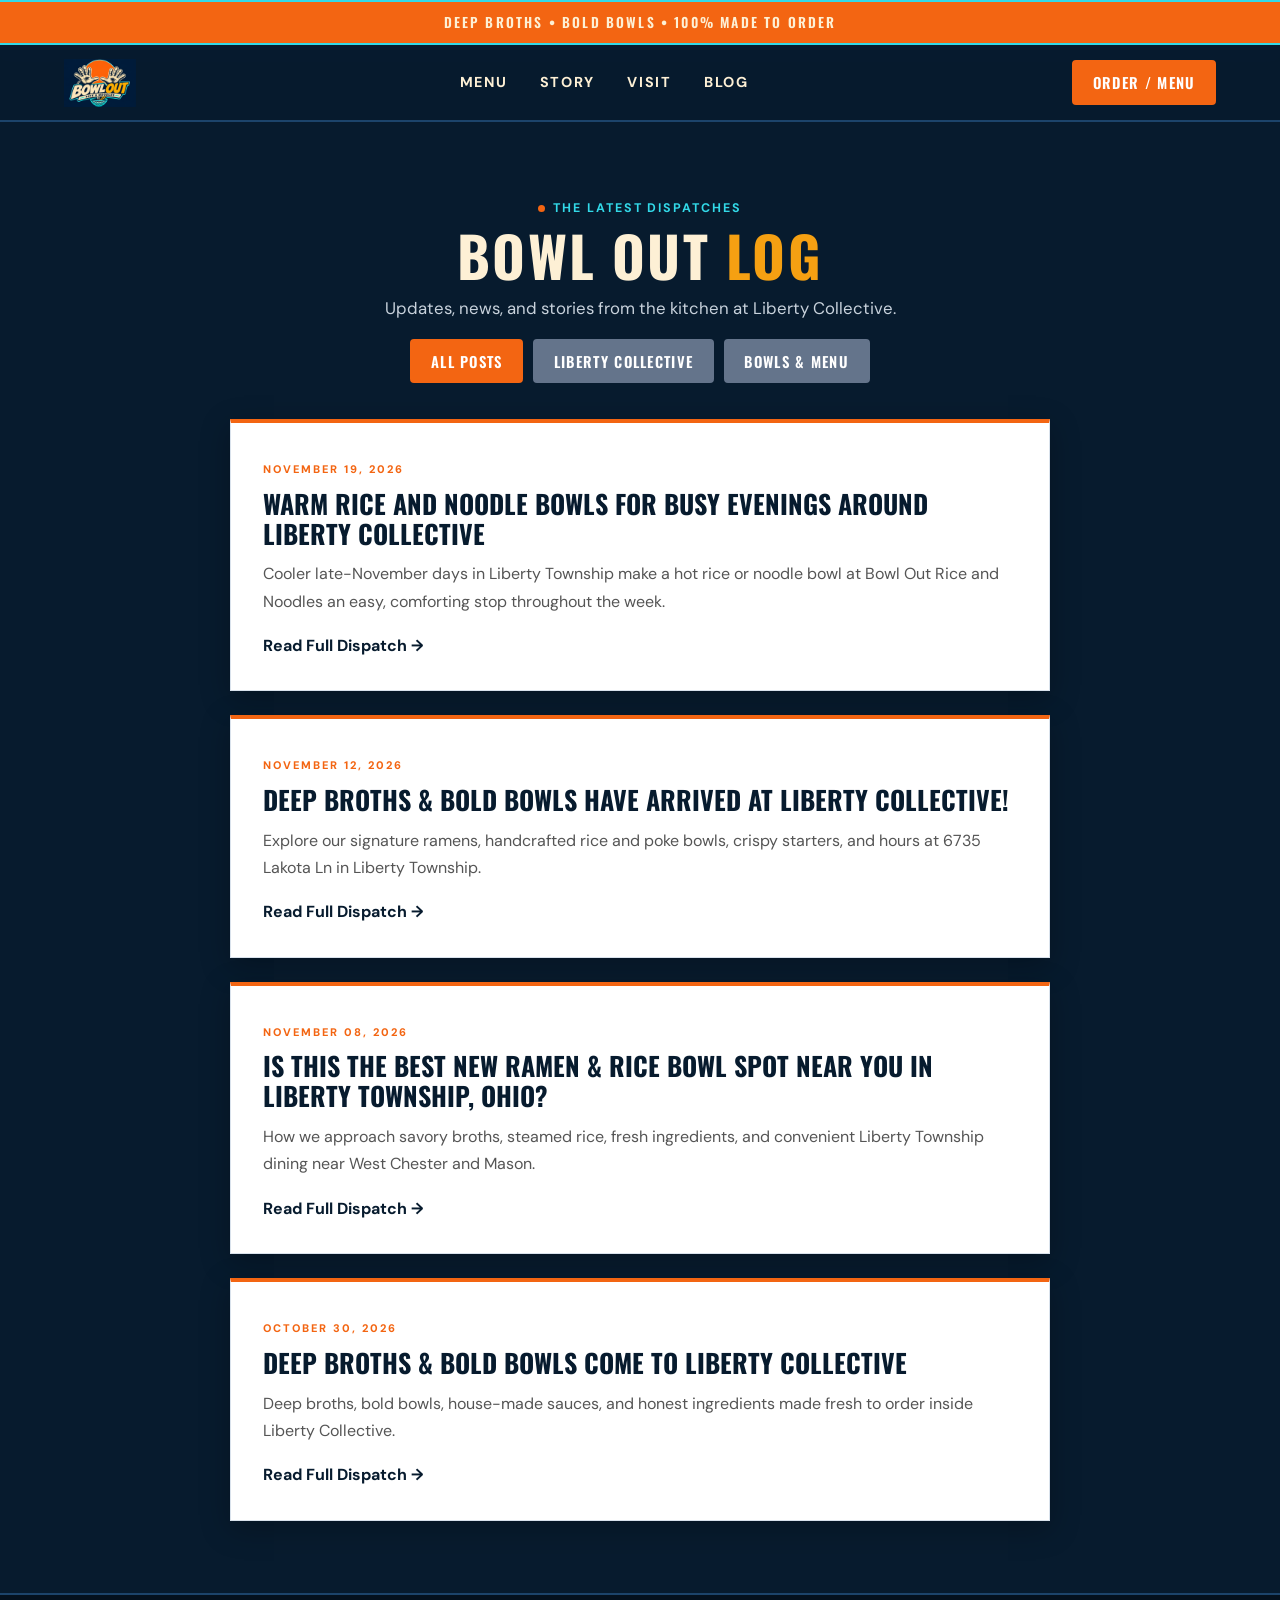
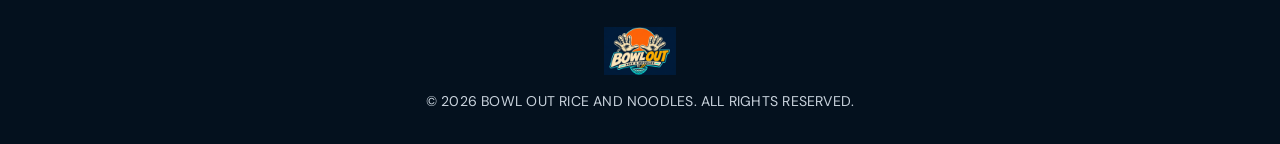
==== commit bd85900d: "blog reformat" ====
--- a/blog/index.html
+++ b/blog/index.html
@@ -1,170 +1,126 @@
 <!DOCTYPE html>
 <html lang="en">
 <head>
-    <meta charset="UTF-8">
-    <meta name="viewport" content="width=device-width, initial-scale=1.0">
-    <meta name="theme-color" content="#071b2e">
-    <meta name="description" content="Updates, news, and menu dispatches from Bowl Out Rice and Noodles at Liberty Collective in Liberty Township, OH.">
-    <title>Bowl Out Rice and Noodles - Dispatches</title>
-    <!-- Relative path points up to the css folder in the root directory -->
-    <link rel="stylesheet" href="../css/styles.css">
-    <link rel="preconnect" href="https://fonts.googleapis.com">
-    <link rel="preconnect" href="https://fonts.gstatic.com" crossorigin>
-    <link href="https://fonts.googleapis.com/css2?family=DM+Sans:ital,opsz,wght@0,9..40,100..1000;1,9..40,100..1000&family=Oswald:wght@200..700&display=swap" rel="stylesheet">
-    <link rel="icon" type="image/png" href="../images/favicon.png">
+  <meta charset="UTF-8">
+  <meta name="viewport" content="width=device-width, initial-scale=1.0">
+  <script async src="https://www.googletagmanager.com/gtm.js?id=GTM-NZ7HKVBL"></script>
+  <script>
+    window.dataLayer = window.dataLayer || [];
+    function gtag(){dataLayer.push(arguments);}
+    gtag('js', new Date());
+  </script>
+  <meta name="theme-color" content="#071b2e">
+  <meta name="description" content="Updates, news, and menu dispatches from Bowl Out Rice and Noodles at Liberty Collective in Liberty Township, OH.">
+  <title>Bowl Out Rice and Noodles | Dispatches &amp; Blog</title>
+  <link rel="canonical" href="https://www.bowloutrn.com/blog/">
+  <link rel="stylesheet" href="../css/styles.css">
+  <link rel="preconnect" href="https://fonts.googleapis.com">
+  <link rel="preconnect" href="https://fonts.gstatic.com" crossorigin>
+  <link href="https://fonts.googleapis.com/css2?family=DM+Sans:ital,opsz,wght@0,9..40,100..1000;1,9..40,100..1000&family=Oswald:wght@200..700&display=swap" rel="stylesheet">
+  <link rel="icon" type="image/png" href="../images/favicon.jfif">
 </head>
 <body>
 
-    <div class="ticker" style="font-size: 0.85rem; padding: 0.6rem 5%; letter-spacing: 0.16em;">
-        DEEP BROTHS &bull; BOLD BOWLS &bull; 100% MADE TO ORDER
+  <div class="ticker" style="font-size: 0.85rem; padding: 0.6rem 5%; letter-spacing: 0.16em;">
+    DEEP BROTHS &bull; BOLD BOWLS &bull; 100% MADE TO ORDER
+  </div>
+
+  <header class="top">
+    <a href="../index.html" class="brand" aria-label="Bowl Out Rice and Noodles Home">
+      <img src="../images/logo_web.png" alt="Bowl Out Rice and Noodles Logo" width="200" height="50">
+    </a>
+    <nav>
+      <a href="../index.html#menu">MENU</a>
+      <a href="../index.html#story">STORY</a>
+      <a href="../index.html#visit">VISIT</a>
+      <a href="index.html">BLOG</a>
+    </nav>
+    <a href="../index.html#menu" class="button small">ORDER / MENU</a>
+  </header>
+
+  <section class="section">
+    <div class="intro" style="text-align: center; max-width: 720px; margin: 0 auto;">
+      <span class="category" style="display: inline-flex; align-items: center; gap: 8px;">
+        <span style="width: 7px; height: 7px; border-radius: 50%; background: var(--orange); display: inline-block;"></span>
+        THE LATEST DISPATCHES
+      </span>
+      <h1 style="font-family: var(--font-display); font-size: clamp(2.4rem, 4.5vw, 3.5rem); line-height: 1; letter-spacing: 0.04em; text-transform: uppercase; margin-bottom: 0.75rem;">
+        BOWL OUT <em style="font-style: normal; color: var(--amber);">LOG</em>
+      </h1>
+      <p style="color: var(--cream-muted); font-size: 1.05rem;">
+        Updates, news, and stories from the kitchen at Liberty Collective.
+      </p>
+      <div style="display: flex; justify-content: center; gap: 10px; flex-wrap: wrap; margin-top: 18px;">
+        <button type="button" class="button small" onclick="filterPosts('all', this)">ALL POSTS</button>
+        <button type="button" class="button small btn-cancel" onclick="filterPosts('liberty', this)">LIBERTY COLLECTIVE</button>
+        <button type="button" class="button small btn-cancel" onclick="filterPosts('menu', this)">BOWLS &amp; MENU</button>
+      </div>
     </div>
 
-    <header class="top" style="justify-content: center;">
-        <a href="../index.html" class="brand">
-            <img src="../images/logo_web.png" alt="Bowl Out Rice and Noodles Logo">
-        </a>
-    </header>
+    <div id="posts-feed" style="max-width: 820px; margin: 36px auto 0; display: flex; flex-direction: column; gap: 24px;">
+      <!-- DROPLIGHT_BLOG_POSTS_START -->
+      <article data-post-id="2026-11-19-bowl-out-liberty-collective-happenings" data-topic="liberty" style="background: #ffffff; border: 1px solid #d9e2ec; border-top: 4px solid var(--orange); padding: 32px; box-shadow: 0 8px 28px rgba(0, 0, 0, 0.25); color: #555555;">
+        <span style="font-size: 11px; font-weight: 800; color: var(--orange); letter-spacing: 2px; text-transform: uppercase;">November 19, 2026</span>
+        <h2 style="font-family: 'Oswald', var(--font-display), sans-serif; font-size: 26px; color: #071b2e; text-transform: uppercase; margin: 8px 0 12px; line-height: 1.15;">
+          <a href="20261119_warm-bowls-liberty-collective.html" style="color: #071b2e; text-decoration: none;">Warm Rice and Noodle Bowls for Busy Evenings Around Liberty Collective</a>
+        </h2>
+        <p style="color: #555555; margin: 0 0 18px; line-height: 1.7;">
+          Cooler late-November days in Liberty Township make a hot rice or noodle bowl at Bowl Out Rice and Noodles an easy, comforting stop throughout the week.
+        </p>
+        <a href="20261119_warm-bowls-liberty-collective.html" style="color: #071b2e; font-weight: 700; text-decoration: none;">Read Full Dispatch &rarr;</a>
+      </article>
+      <!-- DROPLIGHT_BLOG_POSTS_END -->
 
-    <section class="section">
-        <div class="intro" style="text-align: center; max-width: 720px; margin: 0 auto;">
-            <span class="category" style="display: inline-flex; align-items: center; gap: 8px;">
-                <span style="width: 7px; height: 7px; border-radius: 50%; background: var(--orange); display: inline-block;"></span>
-                THE LATEST DISPATCHES
-            </span>
-            <h2 style="font-family: var(--font-display); font-size: clamp(2.4rem, 4.5vw, 3.5rem); line-height: 1; letter-spacing: 0.04em; text-transform: uppercase; margin-bottom: 0.75rem;">
-                BOWL OUT <em style="font-style: normal; color: var(--amber);">LOG</em>
-            </h2>
-            <p style="color: var(--cream-muted); font-size: 1.05rem;">
-                Updates, news, and stories from the kitchen at Liberty Collective.
-            </p>
-        </div>
+      <article data-post-id="2026-11-12-bowl-out-opening-lineup" data-topic="menu" style="background: #ffffff; border: 1px solid #d9e2ec; border-top: 4px solid var(--orange); padding: 32px; box-shadow: 0 8px 28px rgba(0, 0, 0, 0.25); color: #555555;">
+        <span style="font-size: 11px; font-weight: 800; color: var(--orange); letter-spacing: 2px; text-transform: uppercase;">November 12, 2026</span>
+        <h2 style="font-family: 'Oswald', var(--font-display), sans-serif; font-size: 26px; color: #071b2e; text-transform: uppercase; margin: 8px 0 12px; line-height: 1.15;">
+          <a href="20261112_deep-broths-bold-bowls-liberty-collective.html" style="color: #071b2e; text-decoration: none;">Deep Broths &amp; Bold Bowls Have Arrived at Liberty Collective!</a>
+        </h2>
+        <p style="color: #555555; margin: 0 0 18px; line-height: 1.7;">
+          Explore our signature ramens, handcrafted rice and poke bowls, crispy starters, and hours at 6735 Lakota Ln in Liberty Township.
+        </p>
+        <a href="20261112_deep-broths-bold-bowls-liberty-collective.html" style="color: #071b2e; font-weight: 700; text-decoration: none;">Read Full Dispatch &rarr;</a>
+      </article>
 
-        <div style="max-width: 800px; margin: 40px auto 0; display: flex; flex-direction: column; gap: 35px;">
-            <!-- ================================================== -->
-            <!-- 📋 NEW POST TEMPLATE: COPY THIS ENTIRE CARD 📋 -->
-            <!-- ================================================== -->
-            <article id="2026-11-19-bowl-out-liberty-collective-happenings" data-post-id="2026-11-19-bowl-out-liberty-collective-happenings" style="background: #ffffff; border: 1px solid #d9e2ec; border-top: 4px solid var(--orange); padding: 40px; box-shadow: 0 8px 28px rgba(0, 0, 0, 0.25); color: #555555;">
-                <div style="border-bottom: 1px solid #e2e8f0; padding-bottom: 15px; margin-bottom: 20px;">
-                    <span style="font-size: 11px; font-weight: 800; color: var(--orange); letter-spacing: 2px; text-transform: uppercase;">November 19, 2026</span>
-                    <h3 style="font-family: 'Oswald', var(--font-display), sans-serif; font-size: 32px; color: #071b2e; text-transform: uppercase; margin: 8px 0 0; line-height: 1.15; letter-spacing: -0.5px;">
-                        Warm Bowls for Busy Evenings Around Liberty Collective
-                    </h3>
-                </div>
-                <div style="font-family: 'DM Sans', var(--font-body), sans-serif; font-size: 15px; color: #555555; line-height: 1.85;">
-                    <p style="color: #555555; margin: 0 0 15px;">
-                        As late November brings cooler weather and lively evening activity around Liberty Collective in Liberty Township, Bowl Out Rice and Noodles is ready with comforting rice and noodle bowls made for busy weekdays and weekend outings.
-                    </p>
-                    <p style="color: #555555; margin: 0 0 15px;">
-                        Whether you are heading out for a casual night at the collective, planning around Sunday evening family games, or looking for a warm meal before or after local errands and gatherings along Lakota Lane, our bowls offer a quick, satisfying option for solo diners, couples, and groups.
-                    </p>
-                    <p style="color: #555555; margin: 0 0 15px;">
-                        Stop by Bowl Out inside Liberty Collective at 6735 Lakota Ln whenever you need a hot, flavorful bowl that fits right into your weekly plans.
-                    </p>
-                </div>
-            </article>
+      <article data-post-id="2026-11-08-best-ramen-rice-bowl-liberty-township" data-topic="menu" style="background: #ffffff; border: 1px solid #d9e2ec; border-top: 4px solid var(--orange); padding: 32px; box-shadow: 0 8px 28px rgba(0, 0, 0, 0.25); color: #555555;">
+        <span style="font-size: 11px; font-weight: 800; color: var(--orange); letter-spacing: 2px; text-transform: uppercase;">November 08, 2026</span>
+        <h2 style="font-family: 'Oswald', var(--font-display), sans-serif; font-size: 26px; color: #071b2e; text-transform: uppercase; margin: 8px 0 12px; line-height: 1.15;">
+          <a href="20261108_best-ramen-rice-bowl-liberty-township.html" style="color: #071b2e; text-decoration: none;">Is This the Best New Ramen &amp; Rice Bowl Spot Near You in Liberty Township, Ohio?</a>
+        </h2>
+        <p style="color: #555555; margin: 0 0 18px; line-height: 1.7;">
+          How we approach savory broths, steamed rice, fresh ingredients, and convenient Liberty Township dining near West Chester and Mason.
+        </p>
+        <a href="20261108_best-ramen-rice-bowl-liberty-township.html" style="color: #071b2e; font-weight: 700; text-decoration: none;">Read Full Dispatch &rarr;</a>
+      </article>
 
-            <article style="background: #ffffff; border: 1px solid #d9e2ec; border-top: 4px solid var(--orange); padding: 40px; box-shadow: 0 8px 28px rgba(0, 0, 0, 0.25); color: #555555;">
-                <div style="border-bottom: 1px solid #e2e8f0; padding-bottom: 15px; margin-bottom: 20px;">
-                    <span style="font-size: 11px; font-weight: 800; color: var(--orange); letter-spacing: 2px; text-transform: uppercase;">November 12, 2026</span>
-                    <h3 style="font-family: 'Oswald', var(--font-display), sans-serif; font-size: 32px; color: #071b2e; text-transform: uppercase; margin: 8px 0 0; line-height: 1.15; letter-spacing: -0.5px;">
-                        Deep Broths &amp; Bold Bowls Have Arrived at Liberty Collective!
-                    </h3>
-                </div>
-                <div style="font-family: 'DM Sans', var(--font-body), sans-serif; font-size: 15px; color: #555555; line-height: 1.85;">
-                    <p style="color: #555555; margin: 0 0 15px;">
-                        Looking for a hot bowl of slow-simmered ramen, crispy chicken karaage, or a loaded rice bowl in Liberty Township? <strong>Bowl Out Rice and Noodles</strong> is officially open and firing up the woks and broth pots inside <strong>Liberty Collective</strong> at <strong>6735 Lakota Ln</strong>.
-                    </p>
-                    <p style="color: #555555; margin: 0 0 15px;">
-                        Whether you are stopping by for a quick weekday lunch near West Chester and Mason or bringing the family out for dinner, every bowl is prepped fresh and made to order.
-                    </p>
+      <article data-post-id="2026-10-30-deep-broths-bold-bowls-liberty-collective" data-topic="liberty" style="background: #ffffff; border: 1px solid #d9e2ec; border-top: 4px solid var(--orange); padding: 32px; box-shadow: 0 8px 28px rgba(0, 0, 0, 0.25); color: #555555;">
+        <span style="font-size: 11px; font-weight: 800; color: var(--orange); letter-spacing: 2px; text-transform: uppercase;">October 30, 2026</span>
+        <h2 style="font-family: 'Oswald', var(--font-display), sans-serif; font-size: 26px; color: #071b2e; text-transform: uppercase; margin: 8px 0 12px; line-height: 1.15;">
+          <a href="20261030_deep-broths-bold-bowls-liberty-collective.html" style="color: #071b2e; text-decoration: none;">Deep Broths &amp; Bold Bowls Come to Liberty Collective</a>
+        </h2>
+        <p style="color: #555555; margin: 0 0 18px; line-height: 1.7;">
+          Deep broths, bold bowls, house-made sauces, and honest ingredients made fresh to order inside Liberty Collective.
+        </p>
+        <a href="20261030_deep-broths-bold-bowls-liberty-collective.html" style="color: #071b2e; font-weight: 700; text-decoration: none;">Read Full Dispatch &rarr;</a>
+      </article>
+    </div>
+  </section>
 
-                    <p style="color: #071b2e; margin: 0 0 8px;"><b>What’s on the Lineup</b></p>
-                    <ul style="color: #555555; margin: 0 0 20px 22px; padding: 0;">
-                        <li style="margin-bottom: 8px;"><b style="color: #071b2e;">Rich, Savory Ramens:</b> Warm up with our <em>Pork Belly Miso Ramen</em> topped with menma, shiitake mushrooms, green onion, and a soft-boiled egg, or dig into our <em>Lemongrass Chicken Shoyu</em> and <em>Pork &amp; Shrimp Wonton Shoyu</em> ramens.</li>
-                        <li style="margin-bottom: 8px;"><b style="color: #071b2e;">Handcrafted Rice Bowls:</b> Choose from crispy <em>Chicken Karaage</em> with spicy hoisin and garlic sriracha aioli, <em>Pork Belly</em>, <em>General Tso’s Chicken</em>, <em>Teriyaki Chicken</em>, <em>Teriyaki Salmon</em>, or a fresh <em>Tuna or Salmon Poke Bowl</em>.</li>
-                        <li style="margin-bottom: 8px;"><b style="color: #071b2e;">Crispy Starters &amp; $9 Kids Meals:</b> Start with <em>Crab Rangoons</em>, <em>Pork Dumplings</em>, or <em>Pork Eggrolls</em>, plus kid-sized bowls of <em>General Chicken</em>, <em>Chicken Shoyu Ramen</em>, or <em>Karaage with Rice</em>.</li>
-                    </ul>
+  <footer style="justify-content: center; text-align: center;">
+    <div>
+      <img src="../images/logo_web.png" alt="Bowl Out Rice and Noodles Logo" style="margin: 0 auto; height: 48px; width: auto;">
+      <p style="margin-top: 15px;">&copy; 2026 BOWL OUT RICE AND NOODLES. ALL RIGHTS RESERVED.</p>
+    </div>
+  </footer>
 
-                    <p style="color: #071b2e; margin: 0 0 8px;"><b>Hours of Operation</b></p>
-                    <ul style="color: #555555; margin: 0 0 20px 22px; padding: 0;">
-                        <li style="margin-bottom: 4px;"><b style="color: #071b2e;">Monday – Thursday:</b> 11:00 AM – 9:00 PM</li>
-                        <li style="margin-bottom: 4px;"><b style="color: #071b2e;">Friday – Saturday:</b> 11:00 AM – 10:00 PM</li>
-                        <li style="margin-bottom: 4px;"><b style="color: #071b2e;">Sunday:</b> 11:00 AM – 9:00 PM</li>
-                    </ul>
-
-                    <p style="color: #555555; margin: 0;">
-                        Swing by Liberty Collective today or call us at <b style="color: #071b2e;">(513) 838-5704</b>—we’ll have a hot bowl waiting for you!
-                    </p>
-                </div>
-            </article>
-            <!-- ================================================== -->
-            <!-- 📋 END OF TEMPLATE 📋 -->
-            <!-- ================================================== -->
-
-            <!-- ================================================== -->
-            <!-- 📋 NEW POST TEMPLATE: COPY THIS ENTIRE CARD 📋 -->
-            <!-- ================================================== -->
-            <article style="background: #ffffff; border: 1px solid #d9e2ec; border-top: 4px solid var(--orange); padding: 40px; box-shadow: 0 8px 28px rgba(0, 0, 0, 0.25); color: #555555;">
-                <div style="border-bottom: 1px solid #e2e8f0; padding-bottom: 15px; margin-bottom: 20px;">
-                    <span style="font-size: 11px; font-weight: 800; color: var(--orange); letter-spacing: 2px; text-transform: uppercase;">November 08, 2026</span>
-                    <h3 style="font-family: 'Oswald', var(--font-display), sans-serif; font-size: 32px; color: #071b2e; text-transform: uppercase; margin: 8px 0 0; line-height: 1.15; letter-spacing: -0.5px;">
-                        Is This the Best New Ramen &amp; Rice Bowl Spot Near You in Liberty Township, Ohio?
-                    </h3>
-                </div>
-                <div style="font-family: 'DM Sans', var(--font-body), sans-serif; font-size: 15px; color: #555555; line-height: 1.85;">
-                    <p style="color: #555555; margin: 0 0 15px;">
-                        <b style="color: #071b2e;">Is This the Best New Ramen &amp; Rice Bowl Spot Near You in Liberty Township, Ohio?</b><br>
-                        If you’ve been searching for bold Asian comfort food in Butler County, the local dining scene just leveled up. Finding truly memorable ramen and rice bowls comes down to the fundamentals—deep, savory broths, steamed rice, crisp textures, and house-made sauces that bring every bite together. That’s why locals are asking: is Bowl Out Rice and Noodles the best new spot near you in Liberty Township?
-                    </p>
-
-                    <p style="color: #555555; margin: 0 0 15px;">
-                        <b style="color: #071b2e;">The Secret to a Great Bowl</b><br>
-                        Great comfort food doesn’t need unnecessary gimmicks. At Bowl Out Rice and Noodles, located inside Liberty Collective at 6735 Lakota Ln, we focus on doing the classics right. From slow-braised pork belly miso ramen and crispy marinated chicken karaage to fresh tuna and salmon poke bowls, every dish is cooked hot and fresh when you order.
-                    </p>
-
-                    <p style="color: #555555; margin: 0 0 15px;">
-                        <b style="color: #071b2e;">Conveniently Located in Liberty Township</b><br>
-                        When a craving for ramen, teriyaki, or crispy crab rangoons hits, convenience matters. Situated right inside Liberty Collective at 6735 Lakota Ln, we make it easy for families and diners across Liberty Township, West Chester, and Mason to grab a standout meal without a long drive.
-                    </p>
-
-                    <p style="color: #555555; margin: 0;">
-                        <b style="color: #071b2e;">Come Grab a Bowl</b><br>
-                        Stop by Liberty Collective seven days a week, or skip the wait and place your pickup order online directly through our website.
-                    </p>
-                </div>
-            </article>
-            <!-- ================================================== -->
-            <!-- 📋 END OF TEMPLATE 📋 -->
-            <!-- ================================================== -->
-
-            <!-- ================================================== -->
-            <!-- 📋 NEW POST TEMPLATE: COPY THIS ENTIRE CARD 📋 -->
-            <!-- ================================================== -->
-            <article style="background: #ffffff; border: 1px solid #d9e2ec; border-top: 4px solid var(--orange); padding: 40px; box-shadow: 0 8px 28px rgba(0, 0, 0, 0.25); color: #555555;">
-                <div style="border-bottom: 1px solid #e2e8f0; padding-bottom: 15px; margin-bottom: 20px;">
-                    <span style="font-size: 11px; font-weight: 800; color: var(--orange); letter-spacing: 2px; text-transform: uppercase;">October 30, 2026</span>
-                    <h3 style="font-family: 'Oswald', var(--font-display), sans-serif; font-size: 32px; color: #071b2e; text-transform: uppercase; margin: 8px 0 0; line-height: 1.15; letter-spacing: -0.5px;">
-                        Deep Broths &amp; Bold Bowls Come to Liberty Collective
-                    </h3>
-                </div>
-                <div style="font-family: 'DM Sans', var(--font-body), sans-serif; font-size: 15px; color: #555555; line-height: 1.85;">
-                    <p style="color: #555555; margin: 0;">
-                        At Bowl Out Rice and Noodles, we believe comfort food should hit big on flavor without overcomplicating the experience: deep broths, bold bowls, house-made sauces, and honest ingredients made fresh to order.
-                    </p>
-                </div>
-            </article>
-            <!-- ================================================== -->
-            <!-- 📋 END OF TEMPLATE 📋 -->
-            <!-- ================================================== -->
-        </div>
-    </section>
-
-    <footer style="justify-content: center; text-align: center;">
-        <div>
-            <img src="../images/logo_web.png" alt="Bowl Out Rice and Noodles Logo" style="margin: 0 auto; height: 48px; width: auto;">
-            <p style="margin-top: 15px;">&copy; 2026 BOWL OUT RICE AND NOODLES. ALL RIGHTS RESERVED.</p>
-        </div>
-    </footer>
+  <script>
+    function filterPosts(topic, btn) {
+      document.querySelectorAll('#posts-feed article').forEach(function (card) {
+        const match = topic === 'all' || card.getAttribute('data-topic') === topic;
+        card.style.display = match ? '' : 'none';
+      });
+    }
+  </script>
 
 </body>
 </html>
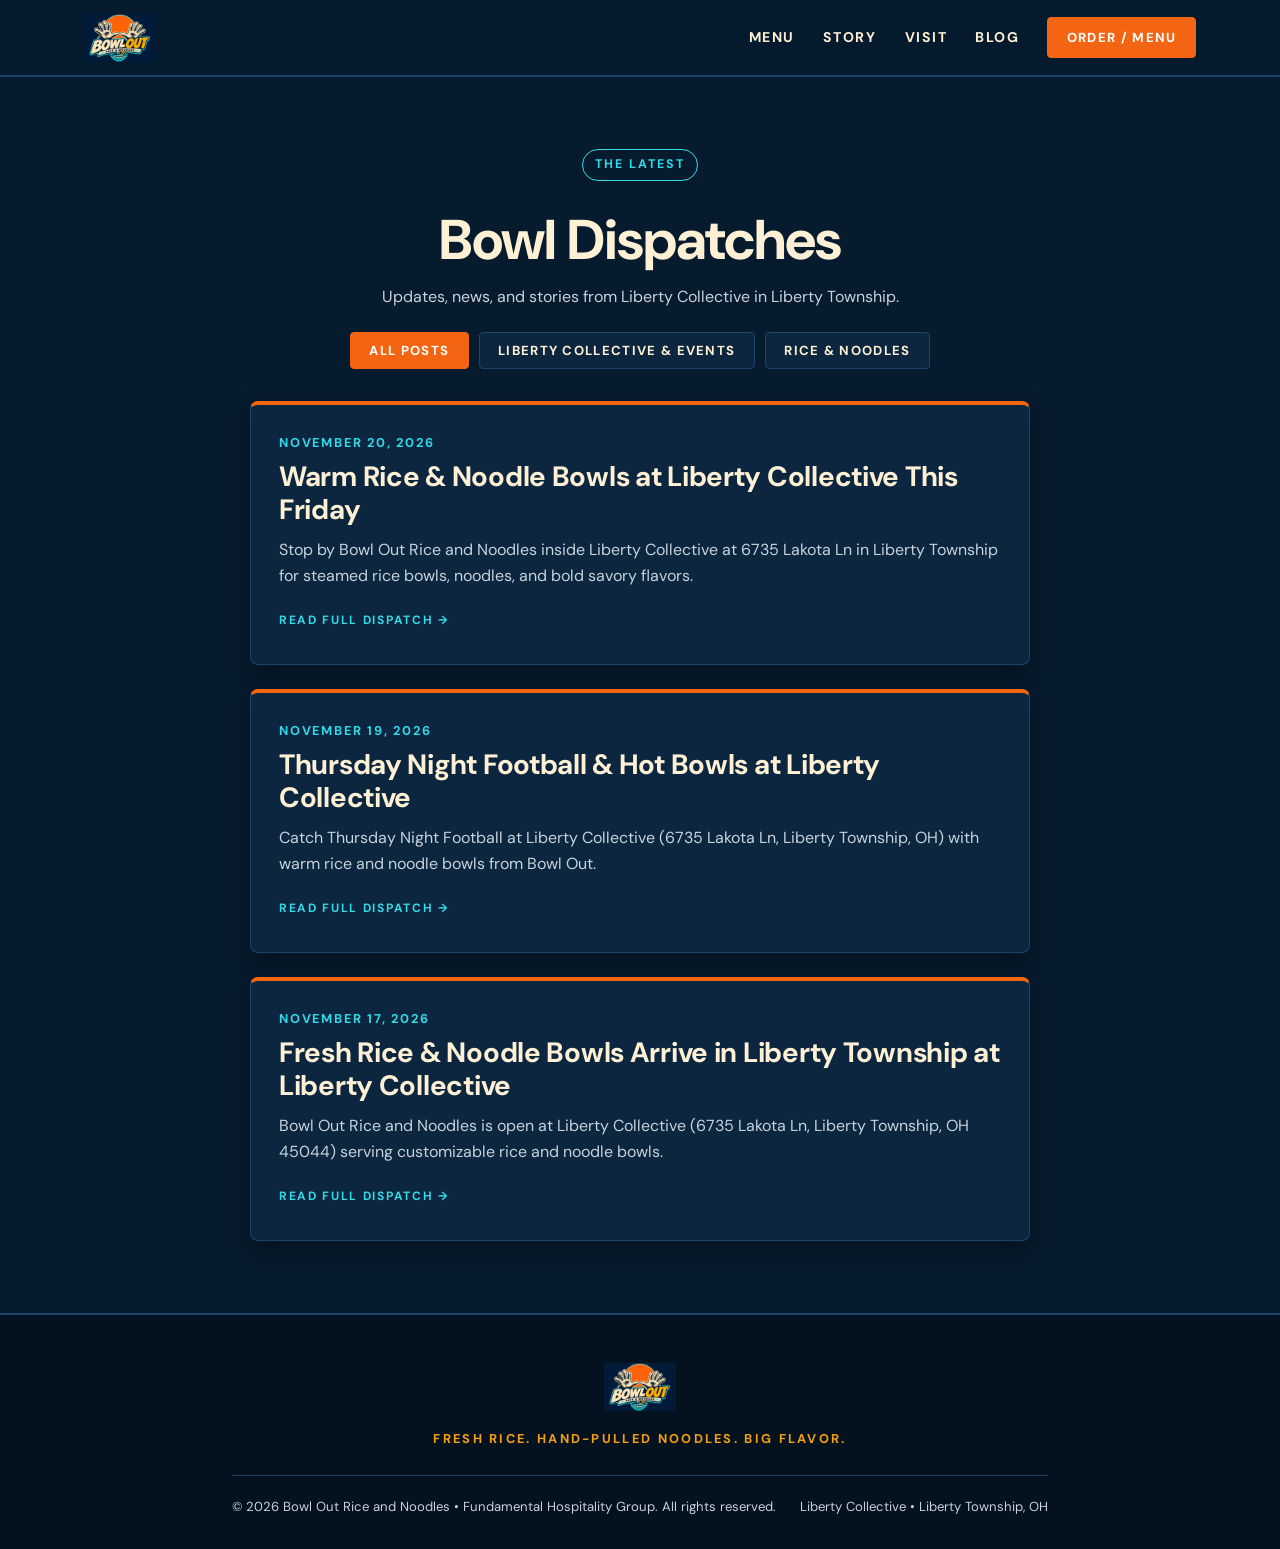
==== commit e07af36c: "menu linked blog section, individual blog pages, styling" ====
--- a/blog/index.html
+++ b/blog/index.html
@@ -1,126 +1,222 @@
 <!DOCTYPE html>
 <html lang="en">
 <head>
-  <meta charset="UTF-8">
-  <meta name="viewport" content="width=device-width, initial-scale=1.0">
-  <script async src="https://www.googletagmanager.com/gtm.js?id=GTM-NZ7HKVBL"></script>
-  <script>
-    window.dataLayer = window.dataLayer || [];
-    function gtag(){dataLayer.push(arguments);}
-    gtag('js', new Date());
-  </script>
-  <meta name="theme-color" content="#071b2e">
-  <meta name="description" content="Updates, news, and menu dispatches from Bowl Out Rice and Noodles at Liberty Collective in Liberty Township, OH.">
-  <title>Bowl Out Rice and Noodles | Dispatches &amp; Blog</title>
-  <link rel="canonical" href="https://www.bowloutrn.com/blog/">
-  <link rel="stylesheet" href="../css/styles.css">
-  <link rel="preconnect" href="https://fonts.googleapis.com">
-  <link rel="preconnect" href="https://fonts.gstatic.com" crossorigin>
-  <link href="https://fonts.googleapis.com/css2?family=DM+Sans:ital,opsz,wght@0,9..40,100..1000;1,9..40,100..1000&family=Oswald:wght@200..700&display=swap" rel="stylesheet">
-  <link rel="icon" type="image/png" href="../images/favicon.jfif">
+    <meta charset="UTF-8">
+    <meta name="viewport" content="width=device-width, initial-scale=1.0">
+    <script async src="https://www.googletagmanager.com/gtm.js?id=GTM-NZ7HKVBL"></script>
+    <script>
+        window.dataLayer = window.dataLayer || [];
+        function gtag(){dataLayer.push(arguments);}
+        gtag('js', new Date());
+    </script>
+    <meta name="theme-color" content="#071b2e">
+    <meta name="description" content="Updates, news, and stories from Bowl Out Rice and Noodles inside Liberty Collective in Liberty Township, OH.">
+    <title>Bowl Out Rice and Noodles | Bowl Dispatches</title>
+    <link rel="canonical" href="https://www.bowloutrn.com/blog/">
+    <meta property="og:site_name" content="Bowl Out Rice and Noodles">
+    <meta property="og:title" content="Bowl Out Rice and Noodles | Bowl Dispatches">
+    <meta property="og:description" content="Updates, news, and stories from Bowl Out Rice and Noodles inside Liberty Collective in Liberty Township, OH.">
+    <meta property="og:url" content="https://www.bowloutrn.com/blog/">
+    <meta property="og:type" content="website">
+    <meta name="twitter:card" content="summary">
+    <meta name="twitter:title" content="Bowl Out Rice and Noodles | Bowl Dispatches">
+    <meta name="twitter:description" content="Updates, news, and stories from Bowl Out Rice and Noodles inside Liberty Collective in Liberty Township, OH.">
+    <link rel="stylesheet" href="../css/styles.css">
+    <link rel="preconnect" href="https://fonts.googleapis.com">
+    <link rel="preconnect" href="https://fonts.gstatic.com" crossorigin>
+    <link href="https://fonts.googleapis.com/css2?family=DM+Sans:ital,opsz,wght@0,9..40,100..1000;1,9..40,100..1000&display=swap" rel="stylesheet">
+    <link rel="icon" type="image/png" href="../images/favicon.jfif">
+    <script type="application/ld+json">
+    {
+          "@context": "https://schema.org",
+          "@graph": [
+                {
+                      "@type": "Blog",
+                      "@id": "https://www.bowloutrn.com/blog/#blog",
+                      "mainEntityOfPage": {
+                            "@type": "WebPage",
+                            "@id": "https://www.bowloutrn.com/blog/"
+                      },
+                      "name": "Bowl Out Rice and Noodles | Bowl Dispatches",
+                      "description": "Updates, news, and stories from Bowl Out Rice and Noodles inside Liberty Collective in Liberty Township, OH.",
+                      "url": "https://www.bowloutrn.com/blog/",
+                      "publisher": {
+                            "@type": "Organization",
+                            "@id": "https://www.bowloutrn.com/#restaurant",
+                            "name": "Bowl Out Rice and Noodles",
+                            "url": "https://www.bowloutrn.com/"
+                      },
+                      "blogPost": [
+                            {
+                                  "@type": "BlogPosting",
+                                  "headline": "Warm Rice & Noodle Bowls at Liberty Collective This Friday",
+                                  "description": "Stop by Bowl Out Rice and Noodles inside Liberty Collective at 6735 Lakota Ln in Liberty Township for steamed rice bowls, noodles, and bold savory flavors.",
+                                  "datePublished": "2026-11-20",
+                                  "url": "https://www.bowloutrn.com/blog/20261120_warm-bowls-liberty-collective-friday-night.html"
+                            },
+                            {
+                                  "@type": "BlogPosting",
+                                  "headline": "Thursday Night Football & Hot Bowls at Liberty Collective",
+                                  "description": "Catch Thursday Night Football at Liberty Collective (6735 Lakota Ln, Liberty Township, OH) with warm rice and noodle bowls from Bowl Out.",
+                                  "datePublished": "2026-11-19",
+                                  "url": "https://www.bowloutrn.com/blog/20261119_thursday-night-football-bowls-liberty-collective.html"
+                            },
+                            {
+                                  "@type": "BlogPosting",
+                                  "headline": "Fresh Rice & Noodle Bowls Arrive in Liberty Township at Liberty Collective",
+                                  "description": "Bowl Out Rice and Noodles is open at Liberty Collective (6735 Lakota Ln, Liberty Township, OH 45044) serving customizable rice and noodle bowls.",
+                                  "datePublished": "2026-11-17",
+                                  "url": "https://www.bowloutrn.com/blog/20261117_welcome-to-bowl-out-liberty-township.html"
+                            }
+                      ]
+                },
+                {
+                      "@type": "ItemList",
+                      "@id": "https://www.bowloutrn.com/blog/#postlist",
+                      "name": "Bowl Out Rice and Noodles Bowl Dispatches Posts",
+                      "itemListElement": [
+                            {
+                                  "@type": "ListItem",
+                                  "position": 1,
+                                  "url": "https://www.bowloutrn.com/blog/20261120_warm-bowls-liberty-collective-friday-night.html",
+                                  "name": "Warm Rice & Noodle Bowls at Liberty Collective This Friday"
+                            },
+                            {
+                                  "@type": "ListItem",
+                                  "position": 2,
+                                  "url": "https://www.bowloutrn.com/blog/20261119_thursday-night-football-bowls-liberty-collective.html",
+                                  "name": "Thursday Night Football & Hot Bowls at Liberty Collective"
+                            },
+                            {
+                                  "@type": "ListItem",
+                                  "position": 3,
+                                  "url": "https://www.bowloutrn.com/blog/20261117_welcome-to-bowl-out-liberty-township.html",
+                                  "name": "Fresh Rice & Noodle Bowls Arrive in Liberty Township at Liberty Collective"
+                            }
+                      ]
+                },
+                {
+                      "@type": "BreadcrumbList",
+                      "itemListElement": [
+                            {
+                                  "@type": "ListItem",
+                                  "position": 1,
+                                  "name": "Home",
+                                  "item": "https://www.bowloutrn.com/"
+                            },
+                            {
+                                  "@type": "ListItem",
+                                  "position": 2,
+                                  "name": "Bowl Dispatches",
+                                  "item": "https://www.bowloutrn.com/blog/"
+                            }
+                      ]
+                }
+          ]
+    }
+    </script>
 </head>
 <body>
 
-  <div class="ticker" style="font-size: 0.85rem; padding: 0.6rem 5%; letter-spacing: 0.16em;">
-    DEEP BROTHS &bull; BOLD BOWLS &bull; 100% MADE TO ORDER
-  </div>
-
-  <header class="top">
-    <a href="../index.html" class="brand" aria-label="Bowl Out Rice and Noodles Home">
-      <img src="../images/logo_web.png" alt="Bowl Out Rice and Noodles Logo" width="200" height="50">
-    </a>
-    <nav>
-      <a href="../index.html#menu">MENU</a>
-      <a href="../index.html#story">STORY</a>
-      <a href="../index.html#visit">VISIT</a>
-      <a href="index.html">BLOG</a>
-    </nav>
-    <a href="../index.html#menu" class="button small">ORDER / MENU</a>
-  </header>
-
-  <section class="section">
-    <div class="intro" style="text-align: center; max-width: 720px; margin: 0 auto;">
-      <span class="category" style="display: inline-flex; align-items: center; gap: 8px;">
-        <span style="width: 7px; height: 7px; border-radius: 50%; background: var(--orange); display: inline-block;"></span>
-        THE LATEST DISPATCHES
-      </span>
-      <h1 style="font-family: var(--font-display); font-size: clamp(2.4rem, 4.5vw, 3.5rem); line-height: 1; letter-spacing: 0.04em; text-transform: uppercase; margin-bottom: 0.75rem;">
-        BOWL OUT <em style="font-style: normal; color: var(--amber);">LOG</em>
-      </h1>
-      <p style="color: var(--cream-muted); font-size: 1.05rem;">
-        Updates, news, and stories from the kitchen at Liberty Collective.
-      </p>
-      <div style="display: flex; justify-content: center; gap: 10px; flex-wrap: wrap; margin-top: 18px;">
-        <button type="button" class="button small" onclick="filterPosts('all', this)">ALL POSTS</button>
-        <button type="button" class="button small btn-cancel" onclick="filterPosts('liberty', this)">LIBERTY COLLECTIVE</button>
-        <button type="button" class="button small btn-cancel" onclick="filterPosts('menu', this)">BOWLS &amp; MENU</button>
-      </div>
-    </div>
-
-    <div id="posts-feed" style="max-width: 820px; margin: 36px auto 0; display: flex; flex-direction: column; gap: 24px;">
-      <!-- DROPLIGHT_BLOG_POSTS_START -->
-      <article data-post-id="2026-11-19-bowl-out-liberty-collective-happenings" data-topic="liberty" style="background: #ffffff; border: 1px solid #d9e2ec; border-top: 4px solid var(--orange); padding: 32px; box-shadow: 0 8px 28px rgba(0, 0, 0, 0.25); color: #555555;">
-        <span style="font-size: 11px; font-weight: 800; color: var(--orange); letter-spacing: 2px; text-transform: uppercase;">November 19, 2026</span>
-        <h2 style="font-family: 'Oswald', var(--font-display), sans-serif; font-size: 26px; color: #071b2e; text-transform: uppercase; margin: 8px 0 12px; line-height: 1.15;">
-          <a href="20261119_warm-bowls-liberty-collective.html" style="color: #071b2e; text-decoration: none;">Warm Rice and Noodle Bowls for Busy Evenings Around Liberty Collective</a>
-        </h2>
-        <p style="color: #555555; margin: 0 0 18px; line-height: 1.7;">
-          Cooler late-November days in Liberty Township make a hot rice or noodle bowl at Bowl Out Rice and Noodles an easy, comforting stop throughout the week.
-        </p>
-        <a href="20261119_warm-bowls-liberty-collective.html" style="color: #071b2e; font-weight: 700; text-decoration: none;">Read Full Dispatch &rarr;</a>
-      </article>
-      <!-- DROPLIGHT_BLOG_POSTS_END -->
-
-      <article data-post-id="2026-11-12-bowl-out-opening-lineup" data-topic="menu" style="background: #ffffff; border: 1px solid #d9e2ec; border-top: 4px solid var(--orange); padding: 32px; box-shadow: 0 8px 28px rgba(0, 0, 0, 0.25); color: #555555;">
-        <span style="font-size: 11px; font-weight: 800; color: var(--orange); letter-spacing: 2px; text-transform: uppercase;">November 12, 2026</span>
-        <h2 style="font-family: 'Oswald', var(--font-display), sans-serif; font-size: 26px; color: #071b2e; text-transform: uppercase; margin: 8px 0 12px; line-height: 1.15;">
-          <a href="20261112_deep-broths-bold-bowls-liberty-collective.html" style="color: #071b2e; text-decoration: none;">Deep Broths &amp; Bold Bowls Have Arrived at Liberty Collective!</a>
-        </h2>
-        <p style="color: #555555; margin: 0 0 18px; line-height: 1.7;">
-          Explore our signature ramens, handcrafted rice and poke bowls, crispy starters, and hours at 6735 Lakota Ln in Liberty Township.
-        </p>
-        <a href="20261112_deep-broths-bold-bowls-liberty-collective.html" style="color: #071b2e; font-weight: 700; text-decoration: none;">Read Full Dispatch &rarr;</a>
-      </article>
-
-      <article data-post-id="2026-11-08-best-ramen-rice-bowl-liberty-township" data-topic="menu" style="background: #ffffff; border: 1px solid #d9e2ec; border-top: 4px solid var(--orange); padding: 32px; box-shadow: 0 8px 28px rgba(0, 0, 0, 0.25); color: #555555;">
-        <span style="font-size: 11px; font-weight: 800; color: var(--orange); letter-spacing: 2px; text-transform: uppercase;">November 08, 2026</span>
-        <h2 style="font-family: 'Oswald', var(--font-display), sans-serif; font-size: 26px; color: #071b2e; text-transform: uppercase; margin: 8px 0 12px; line-height: 1.15;">
-          <a href="20261108_best-ramen-rice-bowl-liberty-township.html" style="color: #071b2e; text-decoration: none;">Is This the Best New Ramen &amp; Rice Bowl Spot Near You in Liberty Township, Ohio?</a>
-        </h2>
-        <p style="color: #555555; margin: 0 0 18px; line-height: 1.7;">
-          How we approach savory broths, steamed rice, fresh ingredients, and convenient Liberty Township dining near West Chester and Mason.
-        </p>
-        <a href="20261108_best-ramen-rice-bowl-liberty-township.html" style="color: #071b2e; font-weight: 700; text-decoration: none;">Read Full Dispatch &rarr;</a>
-      </article>
-
-      <article data-post-id="2026-10-30-deep-broths-bold-bowls-liberty-collective" data-topic="liberty" style="background: #ffffff; border: 1px solid #d9e2ec; border-top: 4px solid var(--orange); padding: 32px; box-shadow: 0 8px 28px rgba(0, 0, 0, 0.25); color: #555555;">
-        <span style="font-size: 11px; font-weight: 800; color: var(--orange); letter-spacing: 2px; text-transform: uppercase;">October 30, 2026</span>
-        <h2 style="font-family: 'Oswald', var(--font-display), sans-serif; font-size: 26px; color: #071b2e; text-transform: uppercase; margin: 8px 0 12px; line-height: 1.15;">
-          <a href="20261030_deep-broths-bold-bowls-liberty-collective.html" style="color: #071b2e; text-decoration: none;">Deep Broths &amp; Bold Bowls Come to Liberty Collective</a>
-        </h2>
-        <p style="color: #555555; margin: 0 0 18px; line-height: 1.7;">
-          Deep broths, bold bowls, house-made sauces, and honest ingredients made fresh to order inside Liberty Collective.
-        </p>
-        <a href="20261030_deep-broths-bold-bowls-liberty-collective.html" style="color: #071b2e; font-weight: 700; text-decoration: none;">Read Full Dispatch &rarr;</a>
-      </article>
-    </div>
-  </section>
-
-  <footer style="justify-content: center; text-align: center;">
-    <div>
-      <img src="../images/logo_web.png" alt="Bowl Out Rice and Noodles Logo" style="margin: 0 auto; height: 48px; width: auto;">
-      <p style="margin-top: 15px;">&copy; 2026 BOWL OUT RICE AND NOODLES. ALL RIGHTS RESERVED.</p>
-    </div>
-  </footer>
-
-  <script>
-    function filterPosts(topic, btn) {
-      document.querySelectorAll('#posts-feed article').forEach(function (card) {
-        const match = topic === 'all' || card.getAttribute('data-topic') === topic;
-        card.style.display = match ? '' : 'none';
-      });
-    }
-  </script>
+    <header class="site-header">
+        <div class="container nav-wrap">
+            <a class="brand" href="../index.html" aria-label="Bowl Out Rice and Noodles Home">
+                <img src="../images/logo.png" alt="Bowl Out Rice and Noodles Logo" class="brand-logo">
+            </a>
+            <nav class="nav-links" aria-label="Main Navigation">
+                <a href="../index.html#menu">MENU</a>
+                <a href="../index.html#story">STORY</a>
+                <a href="../index.html#visit">VISIT</a>
+                <a href="index.html">BLOG</a>
+                <a href="../index.html#menu" class="btn btn-nav">ORDER / MENU</a>
+            </nav>
+        </div>
+    </header>
+
+    <section class="section">
+        <div class="container blog-hero-header" style="max-width: 780px; text-align: center;">
+            <span class="eyebrow">THE LATEST</span>
+            <h1 style="font-size: clamp(36px, 5vw, 56px); margin: 12px 0;">Bowl Dispatches</h1>
+            <p style="line-height: 1.7; margin: 12px auto 22px; color: var(--cream-muted);">Updates, news, and stories from Liberty Collective in Liberty Township.</p>
+            <div style="display: flex; justify-content: center; gap: 10px; flex-wrap: wrap;">
+                <button type="button" class="blog-filter-btn active" onclick="filterPosts('all', this)">ALL POSTS</button>
+                <button type="button" class="blog-filter-btn" onclick="filterPosts('liberty-collective', this)">LIBERTY COLLECTIVE &amp; EVENTS</button>
+                <button type="button" class="blog-filter-btn" onclick="filterPosts('bowls', this)">RICE &amp; NOODLES</button>
+            </div>
+        </div>
+
+        <div id="posts-feed" style="display: flex; flex-direction: column; gap: 24px; max-width: 820px; margin: 32px auto 0; padding: 0 20px;">
+
+            <!-- LIBERTY_BLOG_POSTS_START -->
+            <article data-post-id="2026-11-20-liberty-collective-friday-bowls" data-topic="liberty-collective" class="panel" style="padding: 28px;">
+                <div style="margin-bottom: 10px;">
+                    <span class="eyebrow" style="display: block; margin-bottom: 6px;"><time datetime="2026-11-20">November 20, 2026</time></span>
+                    <h2 style="margin: 0; font-size: clamp(22px, 3vw, 28px); line-height: 1.2;">
+                        <a href="20261120_warm-bowls-liberty-collective-friday-night.html" style="color: inherit; text-decoration: none;">Warm Rice &amp; Noodle Bowls at Liberty Collective This Friday</a>
+                    </h2>
+                </div>
+                <p style="line-height: 1.65; margin: 0 0 16px;">
+                    Stop by Bowl Out Rice and Noodles inside Liberty Collective at 6735 Lakota Ln in Liberty Township for steamed rice bowls, noodles, and bold savory flavors.
+                </p>
+                <a href="20261120_warm-bowls-liberty-collective-friday-night.html" class="eyebrow" style="font-size: 12px; letter-spacing: 0.14em;">READ FULL DISPATCH &rarr;</a>
+            </article>
+            <!-- LIBERTY_BLOG_POSTS_END -->
+
+            <article data-post-id="2026-11-19-bowl-out-tnf-watch-party" data-topic="liberty-collective" class="panel" style="padding: 28px;">
+                <div style="margin-bottom: 10px;">
+                    <span class="eyebrow" style="display: block; margin-bottom: 6px;"><time datetime="2026-11-19">November 19, 2026</time></span>
+                    <h2 style="margin: 0; font-size: clamp(22px, 3vw, 28px); line-height: 1.2;">
+                        <a href="20261119_thursday-night-football-bowls-liberty-collective.html" style="color: inherit; text-decoration: none;">Thursday Night Football &amp; Hot Bowls at Liberty Collective</a>
+                    </h2>
+                </div>
+                <p style="line-height: 1.65; margin: 0 0 16px;">
+                    Catch Thursday Night Football at Liberty Collective (6735 Lakota Ln, Liberty Township, OH) with warm rice and noodle bowls from Bowl Out.
+                </p>
+                <a href="20261119_thursday-night-football-bowls-liberty-collective.html" class="eyebrow" style="font-size: 12px; letter-spacing: 0.14em;">READ FULL DISPATCH &rarr;</a>
+            </article>
+
+            <article data-post-id="2026-11-17-welcome-bowl-out-liberty-township" data-topic="bowls" class="panel" style="padding: 28px;">
+                <div style="margin-bottom: 10px;">
+                    <span class="eyebrow" style="display: block; margin-bottom: 6px;"><time datetime="2026-11-17">November 17, 2026</time></span>
+                    <h2 style="margin: 0; font-size: clamp(22px, 3vw, 28px); line-height: 1.2;">
+                        <a href="20261117_welcome-to-bowl-out-liberty-township.html" style="color: inherit; text-decoration: none;">Fresh Rice &amp; Noodle Bowls Arrive in Liberty Township at Liberty Collective</a>
+                    </h2>
+                </div>
+                <p style="line-height: 1.65; margin: 0 0 16px;">
+                    Bowl Out Rice and Noodles is open at Liberty Collective (6735 Lakota Ln, Liberty Township, OH 45044) serving customizable rice and noodle bowls.
+                </p>
+                <a href="20261117_welcome-to-bowl-out-liberty-township.html" class="eyebrow" style="font-size: 12px; letter-spacing: 0.14em;">READ FULL DISPATCH &rarr;</a>
+            </article>
+        </div>
+    </section>
+
+    <footer class="site-footer">
+        <div class="container footer-inner">
+            <a href="../index.html#hero" class="footer-brand" aria-label="Bowl Out Rice and Noodles Home">
+                <img src="../images/logo.png" alt="Bowl Out Rice and Noodles Logo">
+            </a>
+            <p class="footer-tagline">FRESH RICE. HAND-PULLED NOODLES. BIG FLAVOR.</p>
+            <div class="footer-bottom">
+                <span>&copy; 2026 Bowl Out Rice and Noodles &bull; Fundamental Hospitality Group. All rights reserved.</span>
+                <span>Liberty Collective &bull; Liberty Township, OH</span>
+            </div>
+        </div>
+    </footer>
+
+    <script>
+        function filterPosts(topic, btn) {
+            document.querySelectorAll('.blog-filter-btn').forEach(function (b) {
+                b.classList.remove('active');
+            });
+            if (btn) {
+                btn.classList.add('active');
+            }
+            document.querySelectorAll('#posts-feed article').forEach(function (card) {
+                var match = topic === 'all' || card.getAttribute('data-topic') === topic;
+                card.style.display = match ? '' : 'none';
+            });
+        }
+    </script>
 
 </body>
-</html>+</html>
--- a/css/styles.css
+++ b/css/styles.css
@@ -12,7 +12,7 @@
   --orange-hover: #d85307;
   --amber: #f5a012;
   --cyan: #32d9e8;
-  --font-display: 'Oswald', 'Arial Narrow', sans-serif;
+  --font-display: 'DM Sans', system-ui, -apple-system, 'Segoe UI', Roboto, Helvetica, Arial, sans-serif;
   --font-body: 'DM Sans', system-ui, -apple-system, 'Segoe UI', Roboto, Helvetica, Arial, sans-serif;
   --header-height: 77px;
 }
@@ -90,8 +90,8 @@
   border: 2px solid var(--orange);
   padding: 0.85rem 1.75rem;
   font-family: var(--font-display);
-  font-weight: 600;
-  font-size: 1.05rem;
+  font-weight: 700;
+  font-size: 1rem;
   letter-spacing: 0.09em;
   text-transform: uppercase;
   border-radius: 4px;
@@ -107,7 +107,7 @@
 
 .button.small {
   padding: 0.55rem 1.15rem;
-  font-size: 0.92rem;
+  font-size: 0.88rem;
 }
 
 .button.btn-cancel {
@@ -121,7 +121,7 @@
 }
 
 /* ==========================================================================
-   Top Navigation Header
+   Top Navigation Header (Main Homepage)
    ========================================================================== */
 header.top {
   position: sticky;
@@ -184,15 +184,16 @@
   font-size: 0.78rem;
   font-weight: 700;
   letter-spacing: 0.16em;
+  text-transform: uppercase;
   margin-bottom: 1rem;
 }
 
 .hero-title {
   font-family: var(--font-display);
   font-weight: 700;
-  font-size: clamp(2.8rem, 5.5vw, 4.75rem);
-  line-height: 1.02;
-  letter-spacing: 0.04em;
+  font-size: clamp(2.6rem, 5vw, 4.4rem);
+  line-height: 1.06;
+  letter-spacing: -0.015em;
   text-transform: uppercase;
   color: var(--cream);
   margin-bottom: 1.25rem;
@@ -206,7 +207,7 @@
 .hero p {
   font-size: 1.08rem;
   line-height: 1.65;
-  letter-spacing: 0.015em;
+  letter-spacing: 0.01em;
   color: var(--cream-muted);
   max-width: 520px;
   margin-bottom: 2rem;
@@ -258,16 +259,16 @@
 .roundel span {
   font-family: var(--font-display);
   font-weight: 700;
-  font-size: 2.15rem;
+  font-size: 2rem;
   line-height: 1;
   color: var(--cream);
-  letter-spacing: 0.04em;
+  letter-spacing: -0.01em;
 }
 
 .roundel small {
   font-size: 0.72rem;
   font-weight: 700;
-  letter-spacing: 0.11em;
+  letter-spacing: 0.1em;
   color: var(--bg-navy);
   margin-top: 0.25rem;
   line-height: 1.15;
@@ -292,9 +293,9 @@
   background-color: var(--orange);
   color: var(--cream);
   font-family: var(--font-display);
-  font-weight: 600;
-  font-size: 1.05rem;
-  letter-spacing: 0.12em;
+  font-weight: 700;
+  font-size: 1rem;
+  letter-spacing: 0.1em;
   text-transform: uppercase;
   border-top: 2px solid var(--cyan);
   border-bottom: 2px solid var(--cyan);
@@ -322,9 +323,9 @@
 .section-heading h2 {
   font-family: var(--font-display);
   font-weight: 700;
-  font-size: clamp(2.2rem, 4vw, 3.25rem);
-  line-height: 1.04;
-  letter-spacing: 0.05em;
+  font-size: clamp(2.1rem, 4vw, 3.1rem);
+  line-height: 1.08;
+  letter-spacing: -0.015em;
   text-transform: uppercase;
 }
 
@@ -333,7 +334,6 @@
   color: var(--cream-muted);
   font-size: 0.98rem;
   line-height: 1.6;
-  letter-spacing: 0.015em;
 }
 
 .filters {
@@ -371,7 +371,7 @@
   padding: 0.55rem 1.15rem;
   font-weight: 700;
   font-size: 0.85rem;
-  letter-spacing: 0.11em;
+  letter-spacing: 0.1em;
   text-transform: uppercase;
   border-radius: 4px;
   cursor: pointer;
@@ -421,18 +421,17 @@
 
 .menu-card h3 {
   font-family: var(--font-display);
-  font-weight: 600;
-  font-size: 1.32rem;
-  letter-spacing: 0.06em;
-  line-height: 1.28;
+  font-weight: 700;
+  font-size: 1.25rem;
+  letter-spacing: -0.01em;
+  line-height: 1.3;
   color: var(--cream);
 }
 
 .menu-price {
   font-family: var(--font-display);
-  font-weight: 600;
-  font-size: 1.28rem;
-  letter-spacing: 0.05em;
+  font-weight: 700;
+  font-size: 1.22rem;
   font-variant-numeric: tabular-nums;
   color: var(--amber);
   white-space: nowrap;
@@ -441,7 +440,6 @@
 .menu-card p {
   font-size: 0.95rem;
   line-height: 1.58;
-  letter-spacing: 0.015em;
   color: var(--cream-muted);
   margin-bottom: 0.95rem;
 }
@@ -450,7 +448,7 @@
   align-self: flex-start;
   font-size: 0.72rem;
   font-weight: 700;
-  letter-spacing: 0.13em;
+  letter-spacing: 0.12em;
   text-transform: uppercase;
   color: var(--cyan);
   background-color: rgba(50, 217, 232, 0.1);
@@ -467,7 +465,6 @@
   border-radius: 4px;
   font-size: 0.86rem;
   line-height: 1.6;
-  letter-spacing: 0.012em;
   color: var(--cream-muted);
 }
 
@@ -506,8 +503,8 @@
   border: 4px solid var(--cyan);
   font-family: var(--font-display);
   font-weight: 700;
-  font-size: 4rem;
-  letter-spacing: 0.06em;
+  font-size: 3.6rem;
+  letter-spacing: -0.02em;
   color: var(--cream);
   box-shadow: 0 12px 30px rgba(0, 0, 0, 0.4);
 }
@@ -515,9 +512,9 @@
 .story h2 {
   font-family: var(--font-display);
   font-weight: 700;
-  font-size: clamp(2.1rem, 4vw, 3.1rem);
-  line-height: 1.06;
-  letter-spacing: 0.05em;
+  font-size: clamp(2.1rem, 4vw, 3rem);
+  line-height: 1.1;
+  letter-spacing: -0.015em;
   text-transform: uppercase;
   margin-bottom: 1.25rem;
 }
@@ -532,12 +529,10 @@
   margin-bottom: 1rem;
   font-size: 1rem;
   line-height: 1.65;
-  letter-spacing: 0.015em;
 }
 
 .story strong {
   color: var(--cream);
-  letter-spacing: 0.02em;
 }
 
 /* ==========================================================================
@@ -553,8 +548,9 @@
 .order h2 {
   font-family: var(--font-display);
   font-weight: 700;
-  font-size: clamp(2.2rem, 4vw, 3.2rem);
-  letter-spacing: 0.05em;
+  font-size: clamp(2.1rem, 4vw, 3.1rem);
+  line-height: 1.1;
+  letter-spacing: -0.015em;
   text-transform: uppercase;
   margin-bottom: 0.75rem;
 }
@@ -564,14 +560,12 @@
   margin: 0 auto 1.75rem;
   color: var(--cream-muted);
   line-height: 1.6;
-  letter-spacing: 0.015em;
 }
 
 .order small {
   display: block;
   margin-top: 1rem;
   font-size: 0.82rem;
-  letter-spacing: 0.02em;
   color: var(--cream-muted);
 }
 
@@ -591,18 +585,20 @@
 .visit h2 {
   font-family: var(--font-display);
   font-weight: 700;
-  font-size: clamp(2.2rem, 4vw, 3.1rem);
-  letter-spacing: 0.05em;
+  font-size: clamp(2.1rem, 4vw, 3rem);
+  line-height: 1.1;
+  letter-spacing: -0.015em;
   text-transform: uppercase;
   margin-bottom: 0.75rem;
 }
 
 .visit h3 {
   font-family: var(--font-display);
-  font-weight: 600;
-  font-size: 1.2rem;
-  letter-spacing: 0.11em;
+  font-weight: 700;
+  font-size: 1.15rem;
+  letter-spacing: 0.08em;
   line-height: 1.3;
+  text-transform: uppercase;
   color: var(--amber);
   margin-top: 1.55rem;
   margin-bottom: 0.45rem;
@@ -615,14 +611,12 @@
 .visit p {
   font-size: 0.98rem;
   line-height: 1.72;
-  letter-spacing: 0.018em;
   color: var(--cream-muted);
 }
 
 .visit strong {
   color: var(--cream);
   font-weight: 700;
-  letter-spacing: 0.025em;
 }
 
 .sibling-concepts {
@@ -643,7 +637,6 @@
 
 .concept-link {
   font-weight: 700;
-  letter-spacing: 0.02em;
   color: var(--cream);
   border-bottom: 1.5px solid var(--orange);
   padding-bottom: 2px;
@@ -655,7 +648,7 @@
 }
 
 /* ==========================================================================
-   Footer
+   Main Homepage Footer
    ========================================================================== */
 footer {
   display: flex;
@@ -667,7 +660,6 @@
   background-color: #04111e;
   border-top: 2px solid var(--border-subtle);
   font-size: 0.88rem;
-  letter-spacing: 0.015em;
   color: var(--cream-muted);
 }
 
@@ -687,7 +679,7 @@
 
 footer strong {
   color: var(--cream);
-  letter-spacing: 0.08em;
+  letter-spacing: 0.06em;
 }
 
 /* ==========================================================================
@@ -723,8 +715,8 @@
 .modal-box h3 {
   font-family: var(--font-display);
   font-weight: 700;
-  font-size: 1.65rem;
-  letter-spacing: 0.06em;
+  font-size: 1.55rem;
+  letter-spacing: -0.01em;
   color: #071b2e;
   margin-bottom: 0.75rem;
 }
@@ -732,7 +724,6 @@
 .modal-box p {
   font-size: 0.98rem;
   line-height: 1.6;
-  letter-spacing: 0.015em;
   color: #334155;
   margin-bottom: 1.5rem;
 }
@@ -741,6 +732,259 @@
   display: flex;
   justify-content: center;
   gap: 0.85rem;
+}
+
+/* ==========================================================================
+   Bowl Out Blog Hub & Dispatch Pages (/blog/)
+   ========================================================================== */
+.site-header {
+  position: sticky;
+  top: 0;
+  z-index: 900;
+  min-height: var(--header-height, 77px);
+  background-color: rgba(7, 27, 46, 0.96);
+  backdrop-filter: blur(8px);
+  -webkit-backdrop-filter: blur(8px);
+  border-bottom: 2px solid var(--border-subtle);
+  display: flex;
+  align-items: center;
+}
+
+.site-header .nav-wrap {
+  width: 100%;
+  max-width: 1240px;
+  margin: 0 auto;
+  padding: 0.75rem 5%;
+  display: flex;
+  align-items: center;
+  justify-content: space-between;
+  gap: 1.5rem;
+  flex-wrap: wrap;
+}
+
+.site-header .brand-logo,
+.brand-logo {
+  height: 48px;
+  width: auto;
+  object-fit: contain;
+  display: block;
+}
+
+.site-header .nav-links {
+  display: flex;
+  align-items: center;
+  gap: 1.75rem;
+  flex-wrap: wrap;
+}
+
+.site-header .nav-links a {
+  font-family: var(--font-body);
+  font-weight: 700;
+  font-size: 0.88rem;
+  letter-spacing: 0.11em;
+  text-transform: uppercase;
+  color: var(--cream);
+  transition: color 0.2s ease, background-color 0.2s ease;
+}
+
+.site-header .nav-links a:hover {
+  color: var(--cyan);
+}
+
+.site-header .btn.btn-nav {
+  display: inline-flex;
+  align-items: center;
+  justify-content: center;
+  background-color: var(--orange);
+  color: #ffffff;
+  border: 1.5px solid var(--orange);
+  padding: 0.55rem 1.15rem;
+  border-radius: 4px;
+  font-family: var(--font-body);
+  font-weight: 700;
+  font-size: 0.82rem;
+  letter-spacing: 0.1em;
+  text-transform: uppercase;
+  cursor: pointer;
+  transition: background-color 0.2s ease, border-color 0.2s ease, color 0.2s ease, transform 0.15s ease;
+}
+
+.site-header .btn.btn-nav:hover {
+  background-color: var(--orange-hover);
+  border-color: var(--orange-hover);
+  color: #ffffff;
+  transform: translateY(-1px);
+}
+
+.blog-filter-btn {
+  display: inline-flex;
+  align-items: center;
+  justify-content: center;
+  background-color: var(--bg-surface);
+  color: var(--cream);
+  border: 1.5px solid var(--border-subtle);
+  padding: 0.55rem 1.15rem;
+  border-radius: 4px;
+  font-family: var(--font-body);
+  font-weight: 700;
+  font-size: 0.82rem;
+  letter-spacing: 0.1em;
+  text-transform: uppercase;
+  cursor: pointer;
+  transition: background-color 0.2s ease, border-color 0.2s ease, color 0.2s ease, transform 0.15s ease;
+}
+
+.blog-filter-btn:hover {
+  background-color: var(--bg-card);
+  border-color: var(--cyan);
+  color: var(--cyan);
+  transform: translateY(-1px);
+}
+
+.blog-filter-btn.active {
+  background-color: var(--orange);
+  border-color: var(--orange);
+  color: #ffffff;
+}
+
+.blog-hero-header {
+  width: 100%;
+  max-width: 780px;
+  margin-left: auto;
+  margin-right: auto;
+  text-align: center;
+}
+
+.blog-hero-header h1,
+.blog-post-container .panel h1 {
+  font-family: var(--font-body);
+  font-weight: 700;
+  line-height: 1.12;
+  letter-spacing: -0.015em;
+  color: var(--cream);
+}
+
+.blog-post-container .eyebrow,
+#posts-feed .eyebrow {
+  padding: 0;
+  border: 0;
+  border-radius: 0;
+  background: transparent;
+  color: var(--cyan);
+  font-family: var(--font-body);
+  font-size: 0.8rem;
+  font-weight: 700;
+  letter-spacing: 0.14em;
+  text-transform: uppercase;
+  margin-bottom: 0.4rem;
+}
+
+a.eyebrow:hover,
+#posts-feed a.eyebrow:hover,
+.blog-post-container a.eyebrow:hover {
+  color: var(--amber);
+}
+
+#posts-feed .panel,
+.blog-post-container .panel {
+  background-color: var(--bg-surface);
+  border: 1.5px solid var(--border-subtle);
+  border-top: 4px solid var(--orange);
+  border-radius: 8px;
+  box-shadow: 0 10px 26px rgba(0, 0, 0, 0.32);
+  color: var(--cream);
+}
+
+#posts-feed .panel h2 {
+  font-family: var(--font-body);
+  font-weight: 700;
+  letter-spacing: -0.01em;
+  color: var(--cream);
+}
+
+#posts-feed .panel h2 a:hover {
+  color: var(--amber) !important;
+}
+
+#posts-feed .panel p,
+.blog-post-container .panel p {
+  font-family: var(--font-body);
+  color: var(--cream-muted);
+  font-size: 1rem;
+  line-height: 1.75;
+}
+
+.blog-post-container .panel strong,
+.blog-post-container .panel b {
+  color: var(--cream);
+}
+
+.blog-post-container .panel ul {
+  margin: 0.65rem 0 1.25rem 1.35rem;
+  padding: 0;
+  color: var(--cream-muted);
+  line-height: 1.7;
+}
+
+.blog-post-container .panel li {
+  margin-bottom: 0.45rem;
+}
+
+.blog-post-container .panel a {
+  color: var(--cyan);
+  text-decoration: underline;
+  text-underline-offset: 2px;
+}
+
+.blog-post-container .panel a:hover {
+  color: var(--amber);
+}
+
+.site-footer {
+  background-color: #04111e;
+  border-top: 2px solid var(--border-subtle);
+  padding: 3rem 5% 2rem;
+  color: var(--cream-muted);
+}
+
+.site-footer .footer-inner {
+  max-width: 1140px;
+  margin: 0 auto;
+  display: flex;
+  flex-direction: column;
+  align-items: center;
+  text-align: center;
+  gap: 1.1rem;
+}
+
+.site-footer .footer-brand img {
+  height: 48px;
+  width: auto;
+  margin: 0 auto;
+}
+
+.site-footer .footer-tagline {
+  font-family: var(--font-body);
+  font-size: 0.8rem;
+  font-weight: 700;
+  letter-spacing: 0.18em;
+  text-transform: uppercase;
+  color: var(--amber);
+  margin: 0;
+}
+
+.site-footer .footer-bottom {
+  width: 100%;
+  display: flex;
+  justify-content: space-between;
+  align-items: center;
+  flex-wrap: wrap;
+  gap: 0.75rem 1.5rem;
+  padding-top: 1.25rem;
+  margin-top: 0.5rem;
+  border-top: 1px solid var(--border-subtle);
+  font-size: 0.82rem;
+  color: var(--cream-muted);
 }
 
 /* ==========================================================================
@@ -842,6 +1086,21 @@
     padding: 1.05rem 1.2rem;
   }
 
+  .site-header .nav-wrap {
+    justify-content: center;
+    gap: 0.75rem 1rem;
+  }
+
+  .site-header .nav-links {
+    justify-content: center;
+    gap: 0.85rem 1.15rem;
+  }
+
+  .site-footer .footer-bottom {
+    flex-direction: column;
+    text-align: center;
+  }
+
   footer {
     flex-direction: column;
     text-align: center;
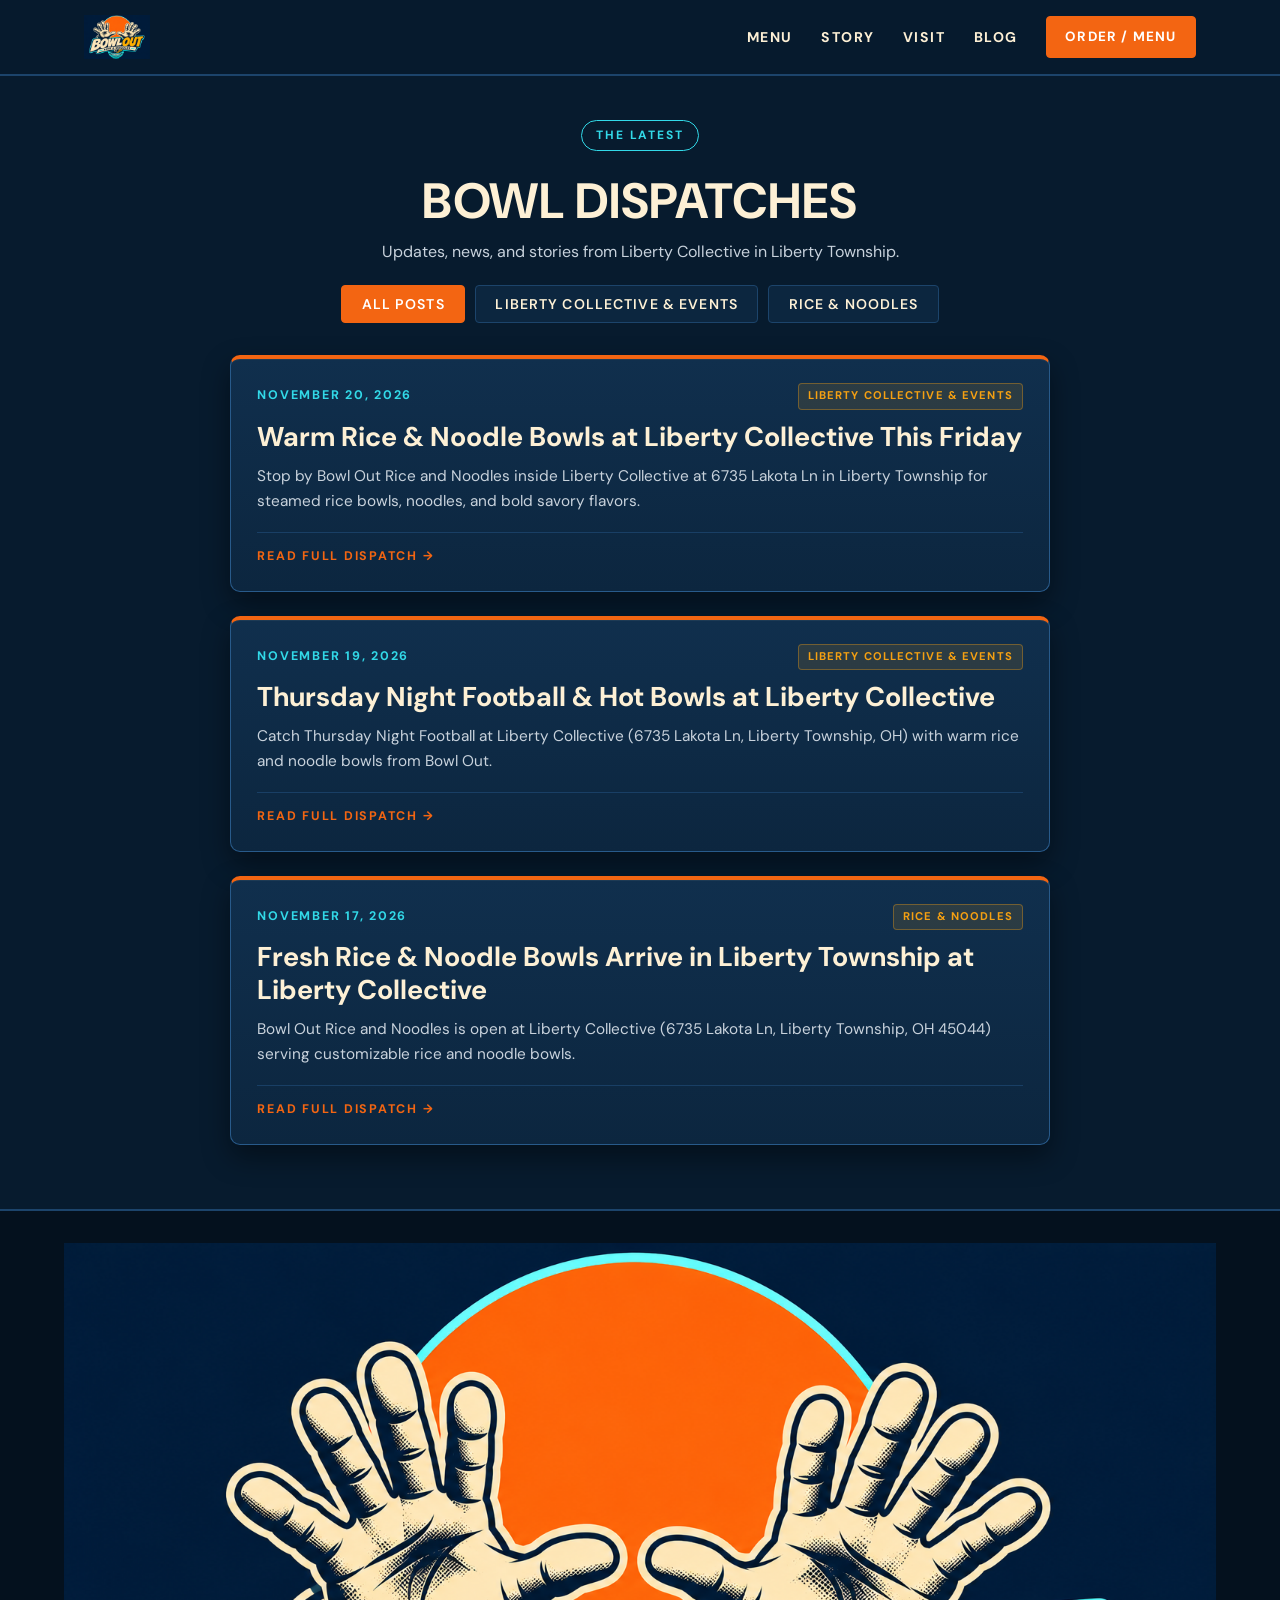
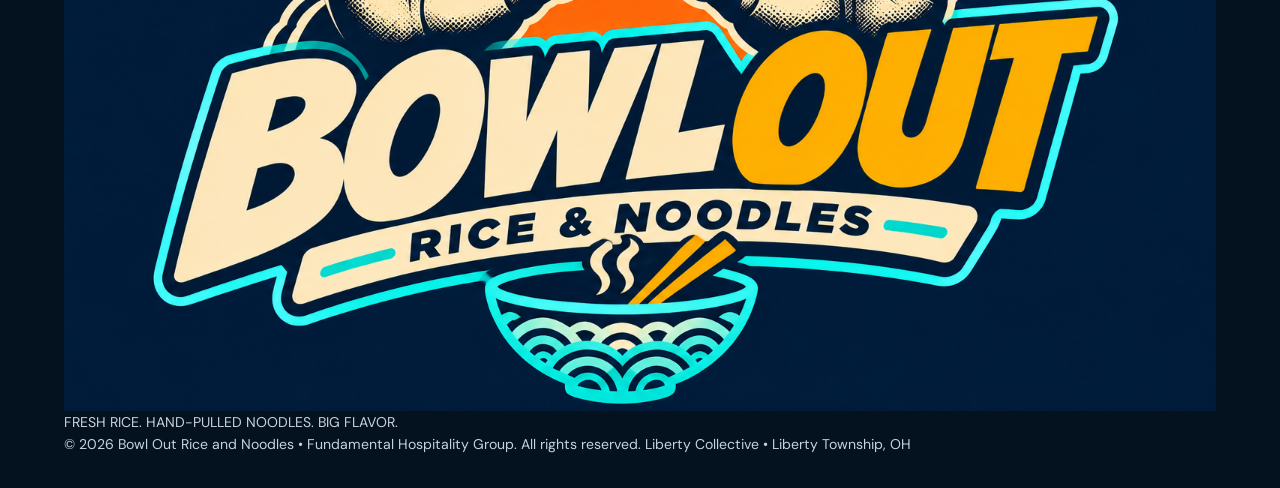
==== commit 1bfa26fe: "blog cards mod" ====
--- a/blog/index.html
+++ b/blog/index.html
@@ -116,7 +116,7 @@
     }
     </script>
 </head>
-<body>
+<body class="blog-hub-page">
 
     <header class="site-header">
         <div class="container nav-wrap">
@@ -133,60 +133,70 @@
         </div>
     </header>
 
-    <section class="section">
-        <div class="container blog-hero-header" style="max-width: 780px; text-align: center;">
+    <section class="section blog-hub-section">
+        <div class="container blog-hero-header">
             <span class="eyebrow">THE LATEST</span>
-            <h1 style="font-size: clamp(36px, 5vw, 56px); margin: 12px 0;">Bowl Dispatches</h1>
-            <p style="line-height: 1.7; margin: 12px auto 22px; color: var(--cream-muted);">Updates, news, and stories from Liberty Collective in Liberty Township.</p>
-            <div style="display: flex; justify-content: center; gap: 10px; flex-wrap: wrap;">
+            <h1>Bowl Dispatches</h1>
+            <p class="blog-intro">Updates, news, and stories from Liberty Collective in Liberty Township.</p>
+            <div class="blog-filter-bar" role="tablist" aria-label="Filter Blog Dispatches">
                 <button type="button" class="blog-filter-btn active" onclick="filterPosts('all', this)">ALL POSTS</button>
                 <button type="button" class="blog-filter-btn" onclick="filterPosts('liberty-collective', this)">LIBERTY COLLECTIVE &amp; EVENTS</button>
                 <button type="button" class="blog-filter-btn" onclick="filterPosts('bowls', this)">RICE &amp; NOODLES</button>
             </div>
         </div>
 
-        <div id="posts-feed" style="display: flex; flex-direction: column; gap: 24px; max-width: 820px; margin: 32px auto 0; padding: 0 20px;">
+        <div id="posts-feed">
 
             <!-- LIBERTY_BLOG_POSTS_START -->
-            <article data-post-id="2026-11-20-liberty-collective-friday-bowls" data-topic="liberty-collective" class="panel" style="padding: 28px;">
-                <div style="margin-bottom: 10px;">
-                    <span class="eyebrow" style="display: block; margin-bottom: 6px;"><time datetime="2026-11-20">November 20, 2026</time></span>
-                    <h2 style="margin: 0; font-size: clamp(22px, 3vw, 28px); line-height: 1.2;">
-                        <a href="20261120_warm-bowls-liberty-collective-friday-night.html" style="color: inherit; text-decoration: none;">Warm Rice &amp; Noodle Bowls at Liberty Collective This Friday</a>
-                    </h2>
-                </div>
-                <p style="line-height: 1.65; margin: 0 0 16px;">
+            <article data-post-id="2026-11-20-liberty-collective-friday-bowls" data-topic="liberty-collective" class="panel dispatch-card">
+                <div class="dispatch-card-meta">
+                    <span class="dispatch-date"><time datetime="2026-11-20">November 20, 2026</time></span>
+                    <span class="dispatch-topic-tag">Liberty Collective &amp; Events</span>
+                </div>
+                <h2 class="dispatch-card-title">
+                    <a href="20261120_warm-bowls-liberty-collective-friday-night.html">Warm Rice &amp; Noodle Bowls at Liberty Collective This Friday</a>
+                </h2>
+                <p class="dispatch-card-excerpt">
                     Stop by Bowl Out Rice and Noodles inside Liberty Collective at 6735 Lakota Ln in Liberty Township for steamed rice bowls, noodles, and bold savory flavors.
                 </p>
-                <a href="20261120_warm-bowls-liberty-collective-friday-night.html" class="eyebrow" style="font-size: 12px; letter-spacing: 0.14em;">READ FULL DISPATCH &rarr;</a>
+                <div class="dispatch-card-footer">
+                    <a href="20261120_warm-bowls-liberty-collective-friday-night.html" class="dispatch-read-link">READ FULL DISPATCH &rarr;</a>
+                </div>
+            </article>
+
+            <article data-post-id="2026-11-19-bowl-out-tnf-watch-party" data-topic="liberty-collective" class="panel dispatch-card">
+                <div class="dispatch-card-meta">
+                    <span class="dispatch-date"><time datetime="2026-11-19">November 19, 2026</time></span>
+                    <span class="dispatch-topic-tag">Liberty Collective &amp; Events</span>
+                </div>
+                <h2 class="dispatch-card-title">
+                    <a href="20261119_thursday-night-football-bowls-liberty-collective.html">Thursday Night Football &amp; Hot Bowls at Liberty Collective</a>
+                </h2>
+                <p class="dispatch-card-excerpt">
+                    Catch Thursday Night Football at Liberty Collective (6735 Lakota Ln, Liberty Township, OH) with warm rice and noodle bowls from Bowl Out.
+                </p>
+                <div class="dispatch-card-footer">
+                    <a href="20261119_thursday-night-football-bowls-liberty-collective.html" class="dispatch-read-link">READ FULL DISPATCH &rarr;</a>
+                </div>
+            </article>
+
+            <article data-post-id="2026-11-17-welcome-bowl-out-liberty-township" data-topic="bowls" class="panel dispatch-card">
+                <div class="dispatch-card-meta">
+                    <span class="dispatch-date"><time datetime="2026-11-17">November 17, 2026</time></span>
+                    <span class="dispatch-topic-tag">Rice &amp; Noodles</span>
+                </div>
+                <h2 class="dispatch-card-title">
+                    <a href="20261117_welcome-to-bowl-out-liberty-township.html">Fresh Rice &amp; Noodle Bowls Arrive in Liberty Township at Liberty Collective</a>
+                </h2>
+                <p class="dispatch-card-excerpt">
+                    Bowl Out Rice and Noodles is open at Liberty Collective (6735 Lakota Ln, Liberty Township, OH 45044) serving customizable rice and noodle bowls.
+                </p>
+                <div class="dispatch-card-footer">
+                    <a href="20261117_welcome-to-bowl-out-liberty-township.html" class="dispatch-read-link">READ FULL DISPATCH &rarr;</a>
+                </div>
             </article>
             <!-- LIBERTY_BLOG_POSTS_END -->
 
-            <article data-post-id="2026-11-19-bowl-out-tnf-watch-party" data-topic="liberty-collective" class="panel" style="padding: 28px;">
-                <div style="margin-bottom: 10px;">
-                    <span class="eyebrow" style="display: block; margin-bottom: 6px;"><time datetime="2026-11-19">November 19, 2026</time></span>
-                    <h2 style="margin: 0; font-size: clamp(22px, 3vw, 28px); line-height: 1.2;">
-                        <a href="20261119_thursday-night-football-bowls-liberty-collective.html" style="color: inherit; text-decoration: none;">Thursday Night Football &amp; Hot Bowls at Liberty Collective</a>
-                    </h2>
-                </div>
-                <p style="line-height: 1.65; margin: 0 0 16px;">
-                    Catch Thursday Night Football at Liberty Collective (6735 Lakota Ln, Liberty Township, OH) with warm rice and noodle bowls from Bowl Out.
-                </p>
-                <a href="20261119_thursday-night-football-bowls-liberty-collective.html" class="eyebrow" style="font-size: 12px; letter-spacing: 0.14em;">READ FULL DISPATCH &rarr;</a>
-            </article>
-
-            <article data-post-id="2026-11-17-welcome-bowl-out-liberty-township" data-topic="bowls" class="panel" style="padding: 28px;">
-                <div style="margin-bottom: 10px;">
-                    <span class="eyebrow" style="display: block; margin-bottom: 6px;"><time datetime="2026-11-17">November 17, 2026</time></span>
-                    <h2 style="margin: 0; font-size: clamp(22px, 3vw, 28px); line-height: 1.2;">
-                        <a href="20261117_welcome-to-bowl-out-liberty-township.html" style="color: inherit; text-decoration: none;">Fresh Rice &amp; Noodle Bowls Arrive in Liberty Township at Liberty Collective</a>
-                    </h2>
-                </div>
-                <p style="line-height: 1.65; margin: 0 0 16px;">
-                    Bowl Out Rice and Noodles is open at Liberty Collective (6735 Lakota Ln, Liberty Township, OH 45044) serving customizable rice and noodle bowls.
-                </p>
-                <a href="20261117_welcome-to-bowl-out-liberty-township.html" class="eyebrow" style="font-size: 12px; letter-spacing: 0.14em;">READ FULL DISPATCH &rarr;</a>
-            </article>
         </div>
     </section>
 
@@ -219,4 +229,4 @@
     </script>
 
 </body>
-</html>
+</html>
--- a/css/styles.css
+++ b/css/styles.css
@@ -12,9 +12,9 @@
   --orange-hover: #d85307;
   --amber: #f5a012;
   --cyan: #32d9e8;
-  --font-display: 'DM Sans', system-ui, -apple-system, 'Segoe UI', Roboto, Helvetica, Arial, sans-serif;
+  --font-display: 'Oswald', 'DM Sans', system-ui, -apple-system, 'Segoe UI', Roboto, Helvetica, Arial, sans-serif;
   --font-body: 'DM Sans', system-ui, -apple-system, 'Segoe UI', Roboto, Helvetica, Arial, sans-serif;
-  --header-height: 77px;
+  --header-height: 76px;
 }
 
 *,
@@ -30,6 +30,7 @@
   background-color: var(--bg-navy);
   color: var(--cream);
   font-family: var(--font-body);
+  font-size: 16px;
   line-height: 1.6;
   font-kerning: normal;
   text-rendering: optimizeLegibility;
@@ -41,6 +42,7 @@
   background-color: var(--bg-navy);
   color: var(--cream);
   overflow-x: clip;
+  min-width: 0;
 }
 
 img {
@@ -52,6 +54,10 @@
 a {
   color: inherit;
   text-decoration: none;
+}
+
+button {
+  font-family: inherit;
 }
 
 .visually-hidden {
@@ -72,30 +78,35 @@
 
 .category {
   display: inline-block;
+  font-family: var(--font-body);
   font-size: 0.78rem;
   font-weight: 700;
   letter-spacing: 0.16em;
   text-transform: uppercase;
   color: var(--cyan);
-  margin-bottom: 0.5rem;
+  margin-bottom: 0.55rem;
 }
 
 /* ==========================================================================
    Buttons
    ========================================================================== */
 .button {
-  display: inline-block;
+  display: inline-flex;
+  align-items: center;
+  justify-content: center;
   background-color: var(--orange);
   color: #ffffff;
   border: 2px solid var(--orange);
-  padding: 0.85rem 1.75rem;
-  font-family: var(--font-display);
-  font-weight: 700;
-  font-size: 1rem;
-  letter-spacing: 0.09em;
+  padding: 0.82rem 1.7rem;
+  font-family: var(--font-display);
+  font-weight: 700;
+  font-size: 0.96rem;
+  letter-spacing: 0.08em;
   text-transform: uppercase;
   border-radius: 4px;
   cursor: pointer;
+  white-space: nowrap;
+  flex-shrink: 0;
   transition: background-color 0.2s ease, border-color 0.2s ease, transform 0.15s ease;
 }
 
@@ -106,8 +117,8 @@
 }
 
 .button.small {
-  padding: 0.55rem 1.15rem;
-  font-size: 0.88rem;
+  padding: 0.52rem 1.1rem;
+  font-size: 0.84rem;
 }
 
 .button.btn-cancel {
@@ -121,25 +132,33 @@
 }
 
 /* ==========================================================================
-   Top Navigation Header (Main Homepage)
+   Top Navigation Header
    ========================================================================== */
 header.top {
   position: sticky;
   top: 0;
   z-index: 900;
+  width: 100%;
+  min-height: 74px;
   display: flex;
   align-items: center;
   justify-content: space-between;
   gap: 1.5rem;
-  padding: 0.85rem 5%;
+  padding: 0.75rem 5%;
   background-color: rgba(7, 27, 46, 0.96);
   backdrop-filter: blur(8px);
   -webkit-backdrop-filter: blur(8px);
   border-bottom: 2px solid var(--border-subtle);
 }
 
+header.top .brand {
+  display: inline-flex;
+  align-items: center;
+  flex-shrink: 0;
+}
+
 header.top .brand img {
-  height: 48px;
+  height: 44px;
   width: auto;
   object-fit: contain;
 }
@@ -148,13 +167,17 @@
   display: flex;
   align-items: center;
   gap: 2rem;
+  flex-wrap: nowrap;
 }
 
 header.top nav a {
-  font-weight: 700;
-  font-size: 0.9rem;
+  font-family: var(--font-body);
+  font-weight: 700;
+  font-size: 0.86rem;
   letter-spacing: 0.12em;
-  color: var(--cream);
+  text-transform: uppercase;
+  color: var(--cream);
+  white-space: nowrap;
   transition: color 0.2s ease;
 }
 
@@ -167,33 +190,37 @@
    ========================================================================== */
 .hero {
   display: grid;
-  grid-template-columns: 1.1fr 0.9fr;
-  align-items: center;
-  gap: 3rem;
+  grid-template-columns: minmax(0, 1.15fr) minmax(0, 0.85fr);
+  align-items: center;
+  gap: 3.25rem;
   max-width: 1240px;
   margin: 0 auto;
-  padding: 4.5rem 5% 4rem;
+  padding: 4.5rem 5% 4.25rem;
+}
+
+.hero-copy {
+  min-width: 0;
 }
 
 .eyebrow {
   display: inline-block;
-  padding: 0.3rem 0.75rem;
+  padding: 0.3rem 0.85rem;
   border: 1.5px solid var(--cyan);
   border-radius: 999px;
   color: var(--cyan);
-  font-size: 0.78rem;
+  font-size: 0.75rem;
   font-weight: 700;
   letter-spacing: 0.16em;
   text-transform: uppercase;
-  margin-bottom: 1rem;
+  margin-bottom: 1.1rem;
 }
 
 .hero-title {
   font-family: var(--font-display);
   font-weight: 700;
-  font-size: clamp(2.6rem, 5vw, 4.4rem);
-  line-height: 1.06;
-  letter-spacing: -0.015em;
+  font-size: clamp(2.75rem, 5.2vw, 4.5rem);
+  line-height: 1.03;
+  letter-spacing: 0.01em;
   text-transform: uppercase;
   color: var(--cream);
   margin-bottom: 1.25rem;
@@ -204,10 +231,9 @@
   color: var(--amber);
 }
 
-.hero p {
-  font-size: 1.08rem;
+.hero-copy > p {
+  font-size: 1.06rem;
   line-height: 1.65;
-  letter-spacing: 0.01em;
   color: var(--cream-muted);
   max-width: 520px;
   margin-bottom: 2rem;
@@ -222,9 +248,11 @@
 
 .textlink {
   font-weight: 700;
-  font-size: 0.95rem;
+  font-size: 0.92rem;
   letter-spacing: 0.1em;
+  text-transform: uppercase;
   color: var(--cyan);
+  white-space: nowrap;
   transition: color 0.2s ease;
 }
 
@@ -233,20 +261,29 @@
 }
 
 .hero-art {
+  position: relative;
   display: flex;
   align-items: center;
   justify-content: center;
-  gap: 1.5rem;
+  gap: 1.25rem;
+  min-width: 0;
+}
+
+.hero-logo {
+  max-width: 310px;
+  width: 100%;
+  height: auto;
+  filter: drop-shadow(0 16px 32px rgba(0, 0, 0, 0.48));
 }
 
 .roundel {
   flex-shrink: 0;
-  width: 132px;
-  height: 132px;
+  width: 126px;
+  height: 126px;
   border-radius: 50%;
   background-color: var(--orange);
   border: 3px solid var(--cyan);
-  box-shadow: 0 10px 28px rgba(0, 0, 0, 0.35);
+  box-shadow: 0 12px 28px rgba(0, 0, 0, 0.4);
   display: flex;
   flex-direction: column;
   align-items: center;
@@ -259,14 +296,15 @@
 .roundel span {
   font-family: var(--font-display);
   font-weight: 700;
-  font-size: 2rem;
+  font-size: 1.95rem;
   line-height: 1;
   color: var(--cream);
-  letter-spacing: -0.01em;
+  letter-spacing: 0.01em;
 }
 
 .roundel small {
-  font-size: 0.72rem;
+  font-family: var(--font-body);
+  font-size: 0.68rem;
   font-weight: 700;
   letter-spacing: 0.1em;
   color: var(--bg-navy);
@@ -274,13 +312,6 @@
   line-height: 1.15;
 }
 
-.hero-logo {
-  max-width: 320px;
-  width: 100%;
-  height: auto;
-  filter: drop-shadow(0 14px 28px rgba(0, 0, 0, 0.45));
-}
-
 /* ==========================================================================
    Ticker Bar
    ========================================================================== */
@@ -288,14 +319,15 @@
   display: flex;
   flex-wrap: wrap;
   justify-content: center;
+  align-items: center;
   gap: 2.5rem;
   padding: 0.9rem 5%;
   background-color: var(--orange);
   color: var(--cream);
   font-family: var(--font-display);
   font-weight: 700;
-  font-size: 1rem;
-  letter-spacing: 0.1em;
+  font-size: 0.96rem;
+  letter-spacing: 0.09em;
   text-transform: uppercase;
   border-top: 2px solid var(--cyan);
   border-bottom: 2px solid var(--cyan);
@@ -308,7 +340,7 @@
   max-width: 1240px;
   margin: 0 auto;
   padding: 4.5rem 5%;
-  scroll-margin-top: var(--header-height, 77px);
+  scroll-margin-top: var(--header-height, 76px);
 }
 
 .section-heading {
@@ -317,15 +349,15 @@
   justify-content: space-between;
   align-items: flex-end;
   gap: 1.5rem;
-  margin-bottom: 2.25rem;
+  margin-bottom: 2rem;
 }
 
 .section-heading h2 {
   font-family: var(--font-display);
   font-weight: 700;
   font-size: clamp(2.1rem, 4vw, 3.1rem);
-  line-height: 1.08;
-  letter-spacing: -0.015em;
+  line-height: 1.06;
+  letter-spacing: 0.01em;
   text-transform: uppercase;
 }
 
@@ -338,16 +370,14 @@
 
 .filters {
   position: sticky;
-  top: var(--header-height, 77px);
+  top: var(--header-height, 76px);
   z-index: 850;
   display: flex;
   flex-wrap: wrap;
+  align-items: center;
   gap: 0.75rem;
-  margin-top: 0;
   margin-bottom: 2rem;
-  margin-left: calc(50% - 50vw);
-  margin-right: calc(50% - 50vw);
-  padding: 0.85rem max(5%, calc(50vw - 620px + 5%));
+  padding: 0.8rem 0;
   background-color: rgba(7, 27, 46, 0.96);
   backdrop-filter: blur(8px);
   -webkit-backdrop-filter: blur(8px);
@@ -368,13 +398,15 @@
   background-color: var(--bg-surface);
   color: var(--cream);
   border: 1.5px solid var(--border-subtle);
-  padding: 0.55rem 1.15rem;
-  font-weight: 700;
-  font-size: 0.85rem;
-  letter-spacing: 0.1em;
+  padding: 0.52rem 1.15rem;
+  font-family: var(--font-display);
+  font-weight: 600;
+  font-size: 0.88rem;
+  letter-spacing: 0.08em;
   text-transform: uppercase;
   border-radius: 4px;
   cursor: pointer;
+  white-space: nowrap;
   transition: all 0.2s ease;
 }
 
@@ -403,6 +435,7 @@
   display: flex;
   flex-direction: column;
   justify-content: space-between;
+  min-width: 0;
   transition: border-color 0.2s ease, transform 0.2s ease;
 }
 
@@ -416,32 +449,34 @@
   justify-content: space-between;
   align-items: flex-start;
   gap: 1rem;
-  margin-bottom: 0.7rem;
+  margin-bottom: 0.65rem;
 }
 
 .menu-card h3 {
   font-family: var(--font-display);
-  font-weight: 700;
-  font-size: 1.25rem;
-  letter-spacing: -0.01em;
-  line-height: 1.3;
+  font-weight: 600;
+  font-size: 1.24rem;
+  letter-spacing: 0.01em;
+  line-height: 1.22;
+  text-transform: uppercase;
   color: var(--cream);
 }
 
 .menu-price {
   font-family: var(--font-display);
   font-weight: 700;
-  font-size: 1.22rem;
+  font-size: 1.18rem;
   font-variant-numeric: tabular-nums;
   color: var(--amber);
   white-space: nowrap;
+  flex-shrink: 0;
 }
 
 .menu-card p {
-  font-size: 0.95rem;
+  font-size: 0.94rem;
   line-height: 1.58;
   color: var(--cream-muted);
-  margin-bottom: 0.95rem;
+  margin-bottom: 1rem;
 }
 
 .menu-tag {
@@ -473,7 +508,7 @@
    ========================================================================== */
 .story {
   display: grid;
-  grid-template-columns: 0.7fr 1.3fr;
+  grid-template-columns: minmax(0, 0.65fr) minmax(0, 1.35fr);
   align-items: center;
   gap: 3rem;
   max-width: 1240px;
@@ -481,7 +516,7 @@
   padding: 4.5rem 5%;
   border-top: 1px solid var(--border-subtle);
   border-bottom: 1px solid var(--border-subtle);
-  scroll-margin-top: var(--header-height, 77px);
+  scroll-margin-top: var(--header-height, 76px);
 }
 
 .story-mark {
@@ -494,27 +529,30 @@
   display: flex;
   align-items: center;
   justify-content: center;
-  width: 50%;
-  min-width: 160px;
-  max-width: 220px;
+  width: 190px;
+  max-width: 100%;
   aspect-ratio: 1 / 1;
   border-radius: 50%;
   background: radial-gradient(circle at 50% 45%, var(--orange) 0%, #c84705 100%);
   border: 4px solid var(--cyan);
   font-family: var(--font-display);
   font-weight: 700;
-  font-size: 3.6rem;
-  letter-spacing: -0.02em;
+  font-size: 3.5rem;
+  letter-spacing: 0.02em;
   color: var(--cream);
   box-shadow: 0 12px 30px rgba(0, 0, 0, 0.4);
 }
 
+.story-copy {
+  min-width: 0;
+}
+
 .story h2 {
   font-family: var(--font-display);
   font-weight: 700;
   font-size: clamp(2.1rem, 4vw, 3rem);
-  line-height: 1.1;
-  letter-spacing: -0.015em;
+  line-height: 1.06;
+  letter-spacing: 0.01em;
   text-transform: uppercase;
   margin-bottom: 1.25rem;
 }
@@ -529,6 +567,15 @@
   margin-bottom: 1rem;
   font-size: 1rem;
   line-height: 1.65;
+}
+
+.story p:last-child {
+  margin-bottom: 0;
+}
+
+.story .story-est {
+  margin-top: 1.25rem;
+  letter-spacing: 0.12em;
 }
 
 .story strong {
@@ -549,8 +596,8 @@
   font-family: var(--font-display);
   font-weight: 700;
   font-size: clamp(2.1rem, 4vw, 3.1rem);
-  line-height: 1.1;
-  letter-spacing: -0.015em;
+  line-height: 1.08;
+  letter-spacing: 0.01em;
   text-transform: uppercase;
   margin-bottom: 0.75rem;
 }
@@ -574,33 +621,44 @@
    ========================================================================== */
 .visit {
   display: grid;
-  grid-template-columns: 1fr 1fr;
-  gap: 3rem;
+  grid-template-columns: repeat(2, minmax(0, 1fr));
+  gap: 3.5rem;
   max-width: 1240px;
   margin: 0 auto;
   padding: 4.5rem 5%;
-  scroll-margin-top: var(--header-height, 77px);
+  scroll-margin-top: var(--header-height, 76px);
+}
+
+.visit-intro,
+.visit-details {
+  min-width: 0;
 }
 
 .visit h2 {
   font-family: var(--font-display);
   font-weight: 700;
   font-size: clamp(2.1rem, 4vw, 3rem);
-  line-height: 1.1;
-  letter-spacing: -0.015em;
+  line-height: 1.06;
+  letter-spacing: 0.01em;
   text-transform: uppercase;
   margin-bottom: 0.75rem;
 }
 
+.visit-intro > p {
+  font-size: 1rem;
+  line-height: 1.65;
+  color: var(--cream-muted);
+}
+
 .visit h3 {
   font-family: var(--font-display);
-  font-weight: 700;
+  font-weight: 600;
   font-size: 1.15rem;
   letter-spacing: 0.08em;
-  line-height: 1.3;
+  line-height: 1.25;
   text-transform: uppercase;
   color: var(--amber);
-  margin-top: 1.55rem;
+  margin-top: 1.6rem;
   margin-bottom: 0.45rem;
 }
 
@@ -610,7 +668,7 @@
 
 .visit p {
   font-size: 0.98rem;
-  line-height: 1.72;
+  line-height: 1.7;
   color: var(--cream-muted);
 }
 
@@ -620,17 +678,17 @@
 }
 
 .sibling-concepts {
-  margin-top: 1.75rem;
+  margin-top: 1.85rem;
   display: flex;
   flex-direction: column;
   align-items: flex-start;
-  gap: 0.55rem;
+  gap: 0.6rem;
 }
 
 .concepts-label {
-  font-size: 0.82rem;
-  font-weight: 700;
-  letter-spacing: 0.11em;
+  font-size: 0.8rem;
+  font-weight: 700;
+  letter-spacing: 0.12em;
   text-transform: uppercase;
   color: var(--cyan);
 }
@@ -640,15 +698,16 @@
   color: var(--cream);
   border-bottom: 1.5px solid var(--orange);
   padding-bottom: 2px;
-  transition: color 0.2s ease;
+  transition: color 0.2s ease, border-color 0.2s ease;
 }
 
 .concept-link:hover {
   color: var(--amber);
+  border-color: var(--amber);
 }
 
 /* ==========================================================================
-   Main Homepage Footer
+   Footer
    ========================================================================== */
 footer {
   display: flex;
@@ -661,6 +720,11 @@
   border-top: 2px solid var(--border-subtle);
   font-size: 0.88rem;
   color: var(--cream-muted);
+}
+
+footer .brand {
+  display: inline-flex;
+  align-items: center;
 }
 
 footer .brand img {
@@ -716,7 +780,8 @@
   font-family: var(--font-display);
   font-weight: 700;
   font-size: 1.55rem;
-  letter-spacing: -0.01em;
+  letter-spacing: 0.01em;
+  text-transform: uppercase;
   color: #071b2e;
   margin-bottom: 0.75rem;
 }
@@ -732,259 +797,6 @@
   display: flex;
   justify-content: center;
   gap: 0.85rem;
-}
-
-/* ==========================================================================
-   Bowl Out Blog Hub & Dispatch Pages (/blog/)
-   ========================================================================== */
-.site-header {
-  position: sticky;
-  top: 0;
-  z-index: 900;
-  min-height: var(--header-height, 77px);
-  background-color: rgba(7, 27, 46, 0.96);
-  backdrop-filter: blur(8px);
-  -webkit-backdrop-filter: blur(8px);
-  border-bottom: 2px solid var(--border-subtle);
-  display: flex;
-  align-items: center;
-}
-
-.site-header .nav-wrap {
-  width: 100%;
-  max-width: 1240px;
-  margin: 0 auto;
-  padding: 0.75rem 5%;
-  display: flex;
-  align-items: center;
-  justify-content: space-between;
-  gap: 1.5rem;
-  flex-wrap: wrap;
-}
-
-.site-header .brand-logo,
-.brand-logo {
-  height: 48px;
-  width: auto;
-  object-fit: contain;
-  display: block;
-}
-
-.site-header .nav-links {
-  display: flex;
-  align-items: center;
-  gap: 1.75rem;
-  flex-wrap: wrap;
-}
-
-.site-header .nav-links a {
-  font-family: var(--font-body);
-  font-weight: 700;
-  font-size: 0.88rem;
-  letter-spacing: 0.11em;
-  text-transform: uppercase;
-  color: var(--cream);
-  transition: color 0.2s ease, background-color 0.2s ease;
-}
-
-.site-header .nav-links a:hover {
-  color: var(--cyan);
-}
-
-.site-header .btn.btn-nav {
-  display: inline-flex;
-  align-items: center;
-  justify-content: center;
-  background-color: var(--orange);
-  color: #ffffff;
-  border: 1.5px solid var(--orange);
-  padding: 0.55rem 1.15rem;
-  border-radius: 4px;
-  font-family: var(--font-body);
-  font-weight: 700;
-  font-size: 0.82rem;
-  letter-spacing: 0.1em;
-  text-transform: uppercase;
-  cursor: pointer;
-  transition: background-color 0.2s ease, border-color 0.2s ease, color 0.2s ease, transform 0.15s ease;
-}
-
-.site-header .btn.btn-nav:hover {
-  background-color: var(--orange-hover);
-  border-color: var(--orange-hover);
-  color: #ffffff;
-  transform: translateY(-1px);
-}
-
-.blog-filter-btn {
-  display: inline-flex;
-  align-items: center;
-  justify-content: center;
-  background-color: var(--bg-surface);
-  color: var(--cream);
-  border: 1.5px solid var(--border-subtle);
-  padding: 0.55rem 1.15rem;
-  border-radius: 4px;
-  font-family: var(--font-body);
-  font-weight: 700;
-  font-size: 0.82rem;
-  letter-spacing: 0.1em;
-  text-transform: uppercase;
-  cursor: pointer;
-  transition: background-color 0.2s ease, border-color 0.2s ease, color 0.2s ease, transform 0.15s ease;
-}
-
-.blog-filter-btn:hover {
-  background-color: var(--bg-card);
-  border-color: var(--cyan);
-  color: var(--cyan);
-  transform: translateY(-1px);
-}
-
-.blog-filter-btn.active {
-  background-color: var(--orange);
-  border-color: var(--orange);
-  color: #ffffff;
-}
-
-.blog-hero-header {
-  width: 100%;
-  max-width: 780px;
-  margin-left: auto;
-  margin-right: auto;
-  text-align: center;
-}
-
-.blog-hero-header h1,
-.blog-post-container .panel h1 {
-  font-family: var(--font-body);
-  font-weight: 700;
-  line-height: 1.12;
-  letter-spacing: -0.015em;
-  color: var(--cream);
-}
-
-.blog-post-container .eyebrow,
-#posts-feed .eyebrow {
-  padding: 0;
-  border: 0;
-  border-radius: 0;
-  background: transparent;
-  color: var(--cyan);
-  font-family: var(--font-body);
-  font-size: 0.8rem;
-  font-weight: 700;
-  letter-spacing: 0.14em;
-  text-transform: uppercase;
-  margin-bottom: 0.4rem;
-}
-
-a.eyebrow:hover,
-#posts-feed a.eyebrow:hover,
-.blog-post-container a.eyebrow:hover {
-  color: var(--amber);
-}
-
-#posts-feed .panel,
-.blog-post-container .panel {
-  background-color: var(--bg-surface);
-  border: 1.5px solid var(--border-subtle);
-  border-top: 4px solid var(--orange);
-  border-radius: 8px;
-  box-shadow: 0 10px 26px rgba(0, 0, 0, 0.32);
-  color: var(--cream);
-}
-
-#posts-feed .panel h2 {
-  font-family: var(--font-body);
-  font-weight: 700;
-  letter-spacing: -0.01em;
-  color: var(--cream);
-}
-
-#posts-feed .panel h2 a:hover {
-  color: var(--amber) !important;
-}
-
-#posts-feed .panel p,
-.blog-post-container .panel p {
-  font-family: var(--font-body);
-  color: var(--cream-muted);
-  font-size: 1rem;
-  line-height: 1.75;
-}
-
-.blog-post-container .panel strong,
-.blog-post-container .panel b {
-  color: var(--cream);
-}
-
-.blog-post-container .panel ul {
-  margin: 0.65rem 0 1.25rem 1.35rem;
-  padding: 0;
-  color: var(--cream-muted);
-  line-height: 1.7;
-}
-
-.blog-post-container .panel li {
-  margin-bottom: 0.45rem;
-}
-
-.blog-post-container .panel a {
-  color: var(--cyan);
-  text-decoration: underline;
-  text-underline-offset: 2px;
-}
-
-.blog-post-container .panel a:hover {
-  color: var(--amber);
-}
-
-.site-footer {
-  background-color: #04111e;
-  border-top: 2px solid var(--border-subtle);
-  padding: 3rem 5% 2rem;
-  color: var(--cream-muted);
-}
-
-.site-footer .footer-inner {
-  max-width: 1140px;
-  margin: 0 auto;
-  display: flex;
-  flex-direction: column;
-  align-items: center;
-  text-align: center;
-  gap: 1.1rem;
-}
-
-.site-footer .footer-brand img {
-  height: 48px;
-  width: auto;
-  margin: 0 auto;
-}
-
-.site-footer .footer-tagline {
-  font-family: var(--font-body);
-  font-size: 0.8rem;
-  font-weight: 700;
-  letter-spacing: 0.18em;
-  text-transform: uppercase;
-  color: var(--amber);
-  margin: 0;
-}
-
-.site-footer .footer-bottom {
-  width: 100%;
-  display: flex;
-  justify-content: space-between;
-  align-items: center;
-  flex-wrap: wrap;
-  gap: 0.75rem 1.5rem;
-  padding-top: 1.25rem;
-  margin-top: 0.5rem;
-  border-top: 1px solid var(--border-subtle);
-  font-size: 0.82rem;
-  color: var(--cream-muted);
 }
 
 /* ==========================================================================
@@ -995,9 +807,10 @@
     grid-template-columns: 1fr;
     text-align: center;
     padding-top: 3rem;
-  }
-
-  .hero p {
+    gap: 2.5rem;
+  }
+
+  .hero-copy > p {
     margin-left: auto;
     margin-right: auto;
   }
@@ -1013,10 +826,16 @@
   .story {
     grid-template-columns: 1fr;
     text-align: center;
+    gap: 2.25rem;
   }
 
   .visit {
     grid-template-columns: 1fr;
+    gap: 2.25rem;
+  }
+
+  .sibling-concepts {
+    align-items: center;
   }
 }
 
@@ -1041,7 +860,7 @@
 
 @media (max-width: 640px) {
   :root {
-    --header-height: 102px;
+    --header-height: 108px;
   }
 
   header.top {
@@ -1052,26 +871,31 @@
   }
 
   header.top .brand img {
-    height: 40px;
+    height: 38px;
   }
 
   header.top nav {
     gap: 1.1rem;
   }
 
+  header.top nav a {
+    font-size: 0.8rem;
+    letter-spacing: 0.08em;
+  }
+
   header.top .button.small {
     padding: 0.42rem 0.85rem;
-    font-size: 0.82rem;
+    font-size: 0.78rem;
   }
 
   .ticker {
-    gap: 1rem;
-    font-size: 0.92rem;
+    gap: 0.85rem;
+    font-size: 0.88rem;
     text-align: center;
   }
 
   .section {
-    padding: 3rem 4%;
+    padding: 2.5rem 4%;
   }
 
   .section-heading {
@@ -1086,23 +910,437 @@
     padding: 1.05rem 1.2rem;
   }
 
-  .site-header .nav-wrap {
-    justify-content: center;
-    gap: 0.75rem 1rem;
-  }
-
-  .site-header .nav-links {
-    justify-content: center;
-    gap: 0.85rem 1.15rem;
-  }
-
-  .site-footer .footer-bottom {
-    flex-direction: column;
-    text-align: center;
+  .story-mark span {
+    width: 150px;
+    font-size: 2.8rem;
   }
 
   footer {
     flex-direction: column;
     text-align: center;
-  }
-}
+    justify-content: center;
+  }
+}
+
+/* ==========================================================================
+   Bowl Out Blog Hub & Dispatch Pages (/blog/) — Logo & Mobile Filter Fixes
+   ========================================================================== */
+.site-header {
+  position: sticky;
+  top: 0;
+  z-index: 900;
+  width: 100%;
+  min-height: var(--header-height, 76px);
+  background-color: rgba(7, 27, 46, 0.96);
+  backdrop-filter: blur(8px);
+  -webkit-backdrop-filter: blur(8px);
+  border-bottom: 2px solid var(--border-subtle);
+  display: flex;
+  align-items: center;
+}
+
+.site-header .nav-wrap {
+  width: 100%;
+  max-width: 1240px;
+  margin: 0 auto;
+  padding: 0.75rem 5%;
+  display: flex;
+  align-items: center;
+  justify-content: space-between;
+  gap: 1.5rem;
+}
+
+.site-header .brand,
+.site-header .brand-link,
+.site-header > a:first-child,
+.site-header .nav-wrap > a:first-child {
+  display: inline-flex;
+  align-items: center;
+  flex-shrink: 0;
+}
+
+.site-header .brand-logo,
+.site-header .brand img,
+.site-header .brand-link img,
+.site-header > a:first-child img,
+.site-header .nav-wrap > a:first-child img,
+.brand-logo {
+  height: 44px;
+  max-height: 44px;
+  width: auto;
+  max-width: 210px;
+  object-fit: contain;
+  display: block;
+  flex-shrink: 0;
+}
+
+.site-header .nav-links {
+  display: flex;
+  align-items: center;
+  gap: 1.75rem;
+  flex-wrap: wrap;
+}
+
+.site-header .nav-links a {
+  font-family: var(--font-body);
+  font-weight: 700;
+  font-size: 0.88rem;
+  letter-spacing: 0.11em;
+  text-transform: uppercase;
+  color: var(--cream);
+  white-space: nowrap;
+  transition: color 0.2s ease;
+}
+
+.site-header .nav-links a:hover {
+  color: var(--cyan);
+}
+
+.site-header .btn.btn-nav,
+.site-header .button.btn-nav {
+  display: inline-flex;
+  align-items: center;
+  justify-content: center;
+  background-color: var(--orange);
+  color: #ffffff;
+  border: 1.5px solid var(--orange);
+  padding: 0.55rem 1.15rem;
+  border-radius: 4px;
+  font-family: var(--font-display);
+  font-weight: 700;
+  font-size: 0.84rem;
+  letter-spacing: 0.09em;
+  text-transform: uppercase;
+  white-space: nowrap;
+  flex-shrink: 0;
+  cursor: pointer;
+  transition: background-color 0.2s ease, border-color 0.2s ease, transform 0.15s ease;
+}
+
+.site-header .btn.btn-nav:hover,
+.site-header .button.btn-nav:hover {
+  background-color: var(--orange-hover);
+  border-color: var(--orange-hover);
+  transform: translateY(-1px);
+}
+
+.blog-filter-bar {
+  display: flex;
+  justify-content: center;
+  align-items: center;
+  gap: 0.65rem;
+  flex-wrap: wrap;
+  margin-top: 1.25rem;
+  width: 100%;
+  min-width: 0;
+}
+
+.blog-filter-btn {
+  appearance: none;
+  -webkit-appearance: none;
+  display: inline-flex;
+  align-items: center;
+  justify-content: center;
+  background-color: var(--bg-surface);
+  color: var(--cream);
+  border: 1.5px solid var(--border-subtle);
+  padding: 0.58rem 1.2rem;
+  min-height: 38px;
+  border-radius: 4px;
+  font-family: var(--font-display);
+  font-weight: 600;
+  font-size: 0.88rem;
+  line-height: 1.1;
+  letter-spacing: 0.08em;
+  text-transform: uppercase;
+  white-space: nowrap;
+  flex-shrink: 0;
+  cursor: pointer;
+  transition: background-color 0.2s ease, border-color 0.2s ease, color 0.2s ease, transform 0.15s ease;
+}
+
+.blog-filter-btn:hover {
+  background-color: var(--bg-card);
+  border-color: var(--cyan);
+  color: var(--cyan);
+  transform: translateY(-1px);
+}
+
+.blog-filter-btn.active,
+.blog-filter-btn[aria-pressed="true"] {
+  background-color: var(--orange);
+  border-color: var(--orange);
+  color: #ffffff;
+}
+
+.blog-hero-header {
+  width: 100%;
+  max-width: 780px;
+  margin: 0 auto 2rem;
+  text-align: center;
+}
+
+.blog-hero-header h1,
+.blog-post-container .panel h1 {
+  font-family: var(--font-display);
+  font-weight: 700;
+  line-height: 1.1;
+  letter-spacing: 0.01em;
+  text-transform: uppercase;
+  color: var(--cream);
+}
+
+.blog-hero-header h1 {
+  font-size: clamp(2rem, 4.5vw, 3.1rem);
+  margin-top: 0.35rem;
+  margin-bottom: 0.65rem;
+}
+
+.blog-intro {
+  max-width: 640px;
+  margin: 0 auto;
+  color: var(--cream-muted);
+  font-size: 1rem;
+  line-height: 1.65;
+}
+
+#posts-feed {
+  display: flex;
+  flex-direction: column;
+  gap: 1.5rem;
+  width: 100%;
+  max-width: 820px;
+  min-width: 0;
+  margin: 0 auto;
+}
+
+#posts-feed .panel,
+.blog-post-container .panel {
+  background-color: var(--bg-surface);
+  border: 1.5px solid var(--border-subtle);
+  border-top: 4px solid var(--orange);
+  border-radius: 8px;
+  box-shadow: 0 10px 26px rgba(0, 0, 0, 0.32);
+  color: var(--cream);
+  width: 100%;
+  min-width: 0;
+}
+
+#posts-feed .panel {
+  padding: 1.5rem 1.75rem;
+}
+
+@media (max-width: 768px) {
+  .blog-filter-bar {
+    justify-content: flex-start;
+    flex-wrap: nowrap;
+    overflow-x: auto;
+    -webkit-overflow-scrolling: touch;
+    scrollbar-width: none;
+    gap: 0.6rem;
+    padding: 0.25rem 0 0.4rem;
+  }
+
+  .blog-filter-bar::-webkit-scrollbar {
+    display: none;
+  }
+
+  .blog-filter-btn {
+    background-color: var(--bg-surface);
+    color: var(--cream);
+    border: 1.5px solid var(--border-subtle);
+    padding: 0.62rem 1.05rem;
+    min-height: 40px;
+    font-size: 0.85rem;
+    line-height: 1.1;
+    flex-shrink: 0;
+    white-space: nowrap;
+  }
+
+  .blog-filter-btn.active,
+  .blog-filter-btn[aria-pressed="true"] {
+    background-color: var(--orange);
+    border-color: var(--orange);
+    color: #ffffff;
+  }
+}
+
+@media (max-width: 640px) {
+  .site-header .nav-wrap {
+    flex-direction: column;
+    align-items: center;
+    justify-content: center;
+    gap: 0.55rem;
+    padding: 0.6rem 4%;
+  }
+
+  .site-header .brand-logo,
+  .site-header .brand img,
+  .site-header .brand-link img,
+  .site-header > a:first-child img,
+  .site-header .nav-wrap > a:first-child img,
+  .brand-logo {
+    height: 38px;
+    max-height: 38px;
+    max-width: 180px;
+  }
+
+  .site-header .nav-links {
+    justify-content: center;
+    gap: 0.65rem 0.9rem;
+  }
+
+  .site-header .nav-links a {
+    font-size: 0.78rem;
+    letter-spacing: 0.08em;
+  }
+
+  .site-header .btn.btn-nav,
+  .site-header .button.btn-nav {
+    padding: 0.45rem 0.9rem;
+    font-size: 0.76rem;
+  }
+}
+
+/* ==========================================================================
+   Blog Hub Card Separation & Mobile Polish
+   ========================================================================== */
+.blog-hub-section {
+  padding-top: 2.75rem;
+  padding-bottom: 4rem;
+}
+
+#posts-feed {
+  display: flex;
+  flex-direction: column;
+  gap: 1.5rem;
+  width: 100%;
+  max-width: 820px;
+  min-width: 0;
+  margin: 2rem auto 0;
+}
+
+#posts-feed .dispatch-card.panel {
+  background: linear-gradient(180deg, var(--bg-card) 0%, var(--bg-surface) 100%);
+  border: 1.5px solid #285a8a;
+  border-top: 4px solid var(--orange);
+  border-radius: 10px;
+  padding: 1.5rem 1.65rem;
+  box-shadow: 0 12px 28px rgba(0, 0, 0, 0.42), inset 0 1px 0 rgba(253, 240, 213, 0.06);
+  transition: border-color 0.2s ease, transform 0.2s ease, box-shadow 0.2s ease;
+}
+
+#posts-feed .dispatch-card.panel:hover {
+  border-color: var(--cyan);
+  border-top-color: var(--orange);
+  transform: translateY(-2px);
+  box-shadow: 0 16px 32px rgba(0, 0, 0, 0.5);
+}
+
+.dispatch-card-meta {
+  display: flex;
+  align-items: center;
+  justify-content: space-between;
+  flex-wrap: wrap;
+  gap: 0.5rem 0.75rem;
+  margin-bottom: 0.7rem;
+}
+
+.dispatch-date {
+  font-size: 0.78rem;
+  font-weight: 700;
+  letter-spacing: 0.14em;
+  text-transform: uppercase;
+  color: var(--cyan);
+}
+
+.dispatch-topic-tag {
+  display: inline-block;
+  font-size: 0.7rem;
+  font-weight: 700;
+  letter-spacing: 0.1em;
+  text-transform: uppercase;
+  color: var(--amber);
+  background-color: rgba(245, 160, 18, 0.12);
+  border: 1px solid rgba(245, 160, 18, 0.35);
+  padding: 0.2rem 0.55rem;
+  border-radius: 4px;
+}
+
+.dispatch-card-title {
+  margin: 0 0 0.65rem;
+  font-family: var(--font-display);
+  font-weight: 700;
+  font-size: clamp(1.3rem, 2.8vw, 1.7rem);
+  line-height: 1.2;
+  color: var(--cream);
+}
+
+.dispatch-card-title a {
+  color: var(--cream);
+  transition: color 0.2s ease;
+}
+
+.dispatch-card-title a:hover {
+  color: var(--amber);
+}
+
+.dispatch-card-excerpt {
+  font-size: 0.96rem;
+  line-height: 1.62;
+  color: var(--cream-muted);
+  margin: 0 0 1.15rem;
+}
+
+.dispatch-card-footer {
+  padding-top: 0.85rem;
+  border-top: 1px solid rgba(28, 68, 107, 0.85);
+  display: flex;
+  align-items: center;
+  justify-content: space-between;
+}
+
+.dispatch-read-link {
+  display: inline-flex;
+  align-items: center;
+  font-size: 0.78rem;
+  font-weight: 700;
+  letter-spacing: 0.14em;
+  text-transform: uppercase;
+  color: var(--orange);
+  transition: color 0.2s ease, transform 0.2s ease;
+}
+
+.dispatch-read-link:hover {
+  color: var(--cyan);
+}
+
+@media (max-width: 640px) {
+  .blog-hub-section {
+    padding: 2rem 4% 3.25rem;
+  }
+
+  #posts-feed {
+    gap: 1.35rem;
+    margin-top: 1.5rem;
+  }
+
+  #posts-feed .dispatch-card.panel {
+    padding: 1.25rem 1.2rem;
+    border-radius: 10px;
+    border-width: 1.5px;
+    border-top-width: 4px;
+    border-color: #2f689e;
+    border-top-color: var(--orange);
+    box-shadow: 0 14px 28px rgba(0, 0, 0, 0.52);
+  }
+
+  .dispatch-card-title {
+    font-size: 1.25rem;
+  }
+
+  .dispatch-card-excerpt {
+    font-size: 0.93rem;
+    margin-bottom: 1rem;
+  }
+}
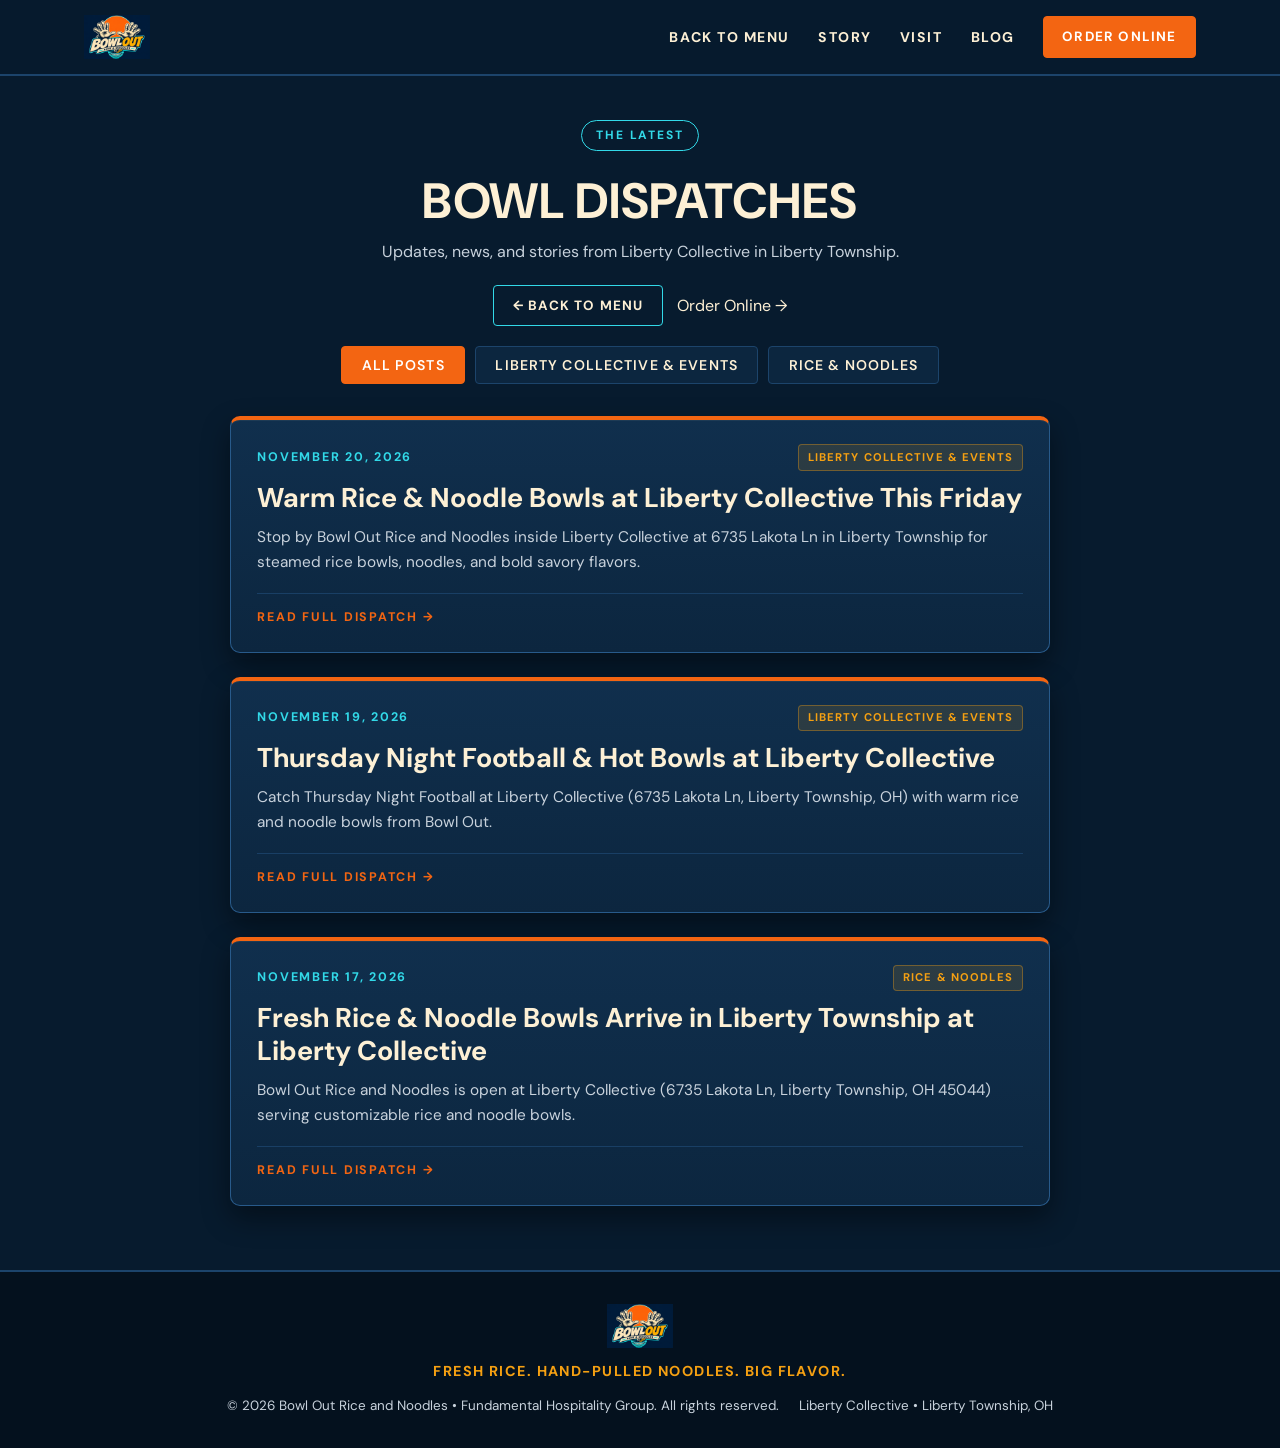
==== commit 0cc416a1: "backlog updates" ====
--- a/blog/index.html
+++ b/blog/index.html
@@ -124,11 +124,11 @@
                 <img src="../images/logo.png" alt="Bowl Out Rice and Noodles Logo" class="brand-logo">
             </a>
             <nav class="nav-links" aria-label="Main Navigation">
-                <a href="../index.html#menu">MENU</a>
+                <a href="../index.html#menu">BACK TO MENU</a>
                 <a href="../index.html#story">STORY</a>
                 <a href="../index.html#visit">VISIT</a>
-                <a href="index.html">BLOG</a>
-                <a href="../index.html#menu" class="btn btn-nav">ORDER / MENU</a>
+                <a href="index.html" aria-current="page">BLOG</a>
+                <a href="https://order.toasttab.com/online/bowl-out-liberty-collective" target="_blank" rel="noopener noreferrer" class="btn btn-nav" aria-label="Order Online via Toast (opens in new tab)">ORDER ONLINE</a>
             </nav>
         </div>
     </header>
@@ -138,6 +138,10 @@
             <span class="eyebrow">THE LATEST</span>
             <h1>Bowl Dispatches</h1>
             <p class="blog-intro">Updates, news, and stories from Liberty Collective in Liberty Township.</p>
+            <div class="blog-cta-actions">
+                <a href="../index.html#menu" class="btn btn-secondary-outline">&larr; Back to Menu</a>
+                <a href="https://order.toasttab.com/online/bowl-out-liberty-collective" target="_blank" rel="noopener noreferrer" class="btn btn-nav" aria-label="Order Online via Toast (opens in new tab)">Order Online &rarr;</a>
+            </div>
             <div class="blog-filter-bar" role="tablist" aria-label="Filter Blog Dispatches">
                 <button type="button" class="blog-filter-btn active" onclick="filterPosts('all', this)">ALL POSTS</button>
                 <button type="button" class="blog-filter-btn" onclick="filterPosts('liberty-collective', this)">LIBERTY COLLECTIVE &amp; EVENTS</button>
--- a/css/styles.css
+++ b/css/styles.css
@@ -747,56 +747,47 @@
 }
 
 /* ==========================================================================
-   External Order Redirect Modal
-   ========================================================================== */
-.modal-overlay {
-  display: none;
-  position: fixed;
-  inset: 0;
-  z-index: 9999;
-  background-color: rgba(4, 15, 28, 0.82);
-  align-items: center;
-  justify-content: center;
-  padding: 1.25rem;
-}
-
-.modal-overlay.active {
-  display: flex;
-}
-
-.modal-box {
-  background-color: #ffffff;
-  color: #071b2e;
-  width: 100%;
-  max-width: 440px;
-  padding: 2rem;
-  border-radius: 8px;
-  border-top: 5px solid var(--orange);
-  box-shadow: 0 20px 45px rgba(0, 0, 0, 0.5);
-  text-align: center;
-}
-
-.modal-box h3 {
-  font-family: var(--font-display);
-  font-weight: 700;
-  font-size: 1.55rem;
-  letter-spacing: 0.01em;
-  text-transform: uppercase;
-  color: #071b2e;
-  margin-bottom: 0.75rem;
-}
-
-.modal-box p {
-  font-size: 0.98rem;
-  line-height: 1.6;
-  color: #334155;
-  margin-bottom: 1.5rem;
-}
-
-.modal-actions {
-  display: flex;
-  justify-content: center;
-  gap: 0.85rem;
+   Direct Order CTA & Toast Microcopy
+   ========================================================================== */
+.header-order-group {
+  display: inline-flex;
+  flex-direction: column;
+  align-items: center;
+  gap: 0.22rem;
+  flex-shrink: 0;
+}
+
+.order-microcopy-header {
+  font-size: 0.65rem;
+  font-weight: 700;
+  letter-spacing: 0.06em;
+  text-transform: uppercase;
+  color: var(--cyan);
+  line-height: 1;
+  white-space: nowrap;
+}
+
+.hero-order-note {
+  margin-top: 0.85rem;
+  margin-bottom: 0;
+  font-size: 0.82rem;
+  font-weight: 700;
+  letter-spacing: 0.08em;
+  text-transform: uppercase;
+  color: var(--cyan);
+}
+
+.order-cta-stack {
+  display: inline-flex;
+  flex-direction: column;
+  align-items: center;
+  gap: 0.7rem;
+}
+
+.order-microcopy-block {
+  font-size: 0.84rem;
+  font-weight: 500;
+  color: var(--cream-muted);
 }
 
 /* ==========================================================================
@@ -886,6 +877,10 @@
   header.top .button.small {
     padding: 0.42rem 0.85rem;
     font-size: 0.78rem;
+  }
+
+  .order-microcopy-header {
+    font-size: 0.6rem;
   }
 
   .ticker {
@@ -1315,6 +1310,54 @@
   color: var(--cyan);
 }
 
+/* ==========================================================================
+   Blog Footer (.site-footer / .footer-brand)
+   ========================================================================== */
+.site-footer .footer-inner {
+  width: 100%;
+  max-width: 1240px;
+  margin: 0 auto;
+  display: flex;
+  flex-direction: column;
+  align-items: center;
+  text-align: center;
+  gap: 0.75rem;
+}
+
+.site-footer .footer-brand {
+  display: inline-flex;
+  align-items: center;
+  justify-content: center;
+}
+
+.site-footer .footer-brand img,
+footer .footer-brand img {
+  height: 44px;
+  max-height: 44px;
+  width: auto;
+  max-width: 180px;
+  object-fit: contain;
+  display: block;
+}
+
+.site-footer .footer-tagline {
+  font-family: var(--font-display);
+  font-weight: 700;
+  font-size: 0.9rem;
+  letter-spacing: 0.1em;
+  text-transform: uppercase;
+  color: var(--amber);
+}
+
+.site-footer .footer-bottom {
+  display: flex;
+  flex-wrap: wrap;
+  justify-content: center;
+  gap: 0.4rem 1.25rem;
+  font-size: 0.84rem;
+  color: var(--cream-muted);
+}
+
 @media (max-width: 640px) {
   .blog-hub-section {
     padding: 2rem 4% 3.25rem;
@@ -1343,4 +1386,66 @@
     font-size: 0.93rem;
     margin-bottom: 1rem;
   }
-}+}
+
+/* ==========================================================================
+   Blog Hub & Post Conversion CTAs (BO-002: Back to Menu & Order Online)
+   ========================================================================== */
+.blog-cta-actions {
+  display: flex;
+  align-items: center;
+  justify-content: center;
+  flex-wrap: wrap;
+  gap: 0.85rem;
+  margin-top: 1.25rem;
+}
+
+.blog-post-cta-box {
+  display: flex;
+  align-items: center;
+  justify-content: flex-start;
+  flex-wrap: wrap;
+  gap: 0.85rem;
+  margin-top: 1.75rem;
+  padding-top: 1.35rem;
+  border-top: 1px solid var(--border-subtle);
+}
+
+.btn.btn-secondary-outline {
+  display: inline-flex;
+  align-items: center;
+  justify-content: center;
+  background-color: var(--bg-navy);
+  color: var(--cream);
+  border: 1.5px solid var(--cyan);
+  padding: 0.55rem 1.15rem;
+  border-radius: 4px;
+  font-family: var(--font-display);
+  font-weight: 700;
+  font-size: 0.84rem;
+  letter-spacing: 0.09em;
+  text-transform: uppercase;
+  white-space: nowrap;
+  cursor: pointer;
+  transition: background-color 0.2s ease, border-color 0.2s ease, color 0.2s ease, transform 0.15s ease;
+}
+
+.btn.btn-secondary-outline:hover {
+  background-color: rgba(50, 217, 232, 0.12);
+  border-color: var(--amber);
+  color: var(--amber);
+  transform: translateY(-1px);
+}
+
+/* ==========================================================================
+   Sister Concept Location Tag (BO-005)
+   ========================================================================== */
+.concept-location {
+  font-weight: 500;
+  font-size: 0.88em;
+  color: var(--cream-muted);
+}
+
+.concept-link:hover .concept-location {
+  color: var(--amber);
+}
